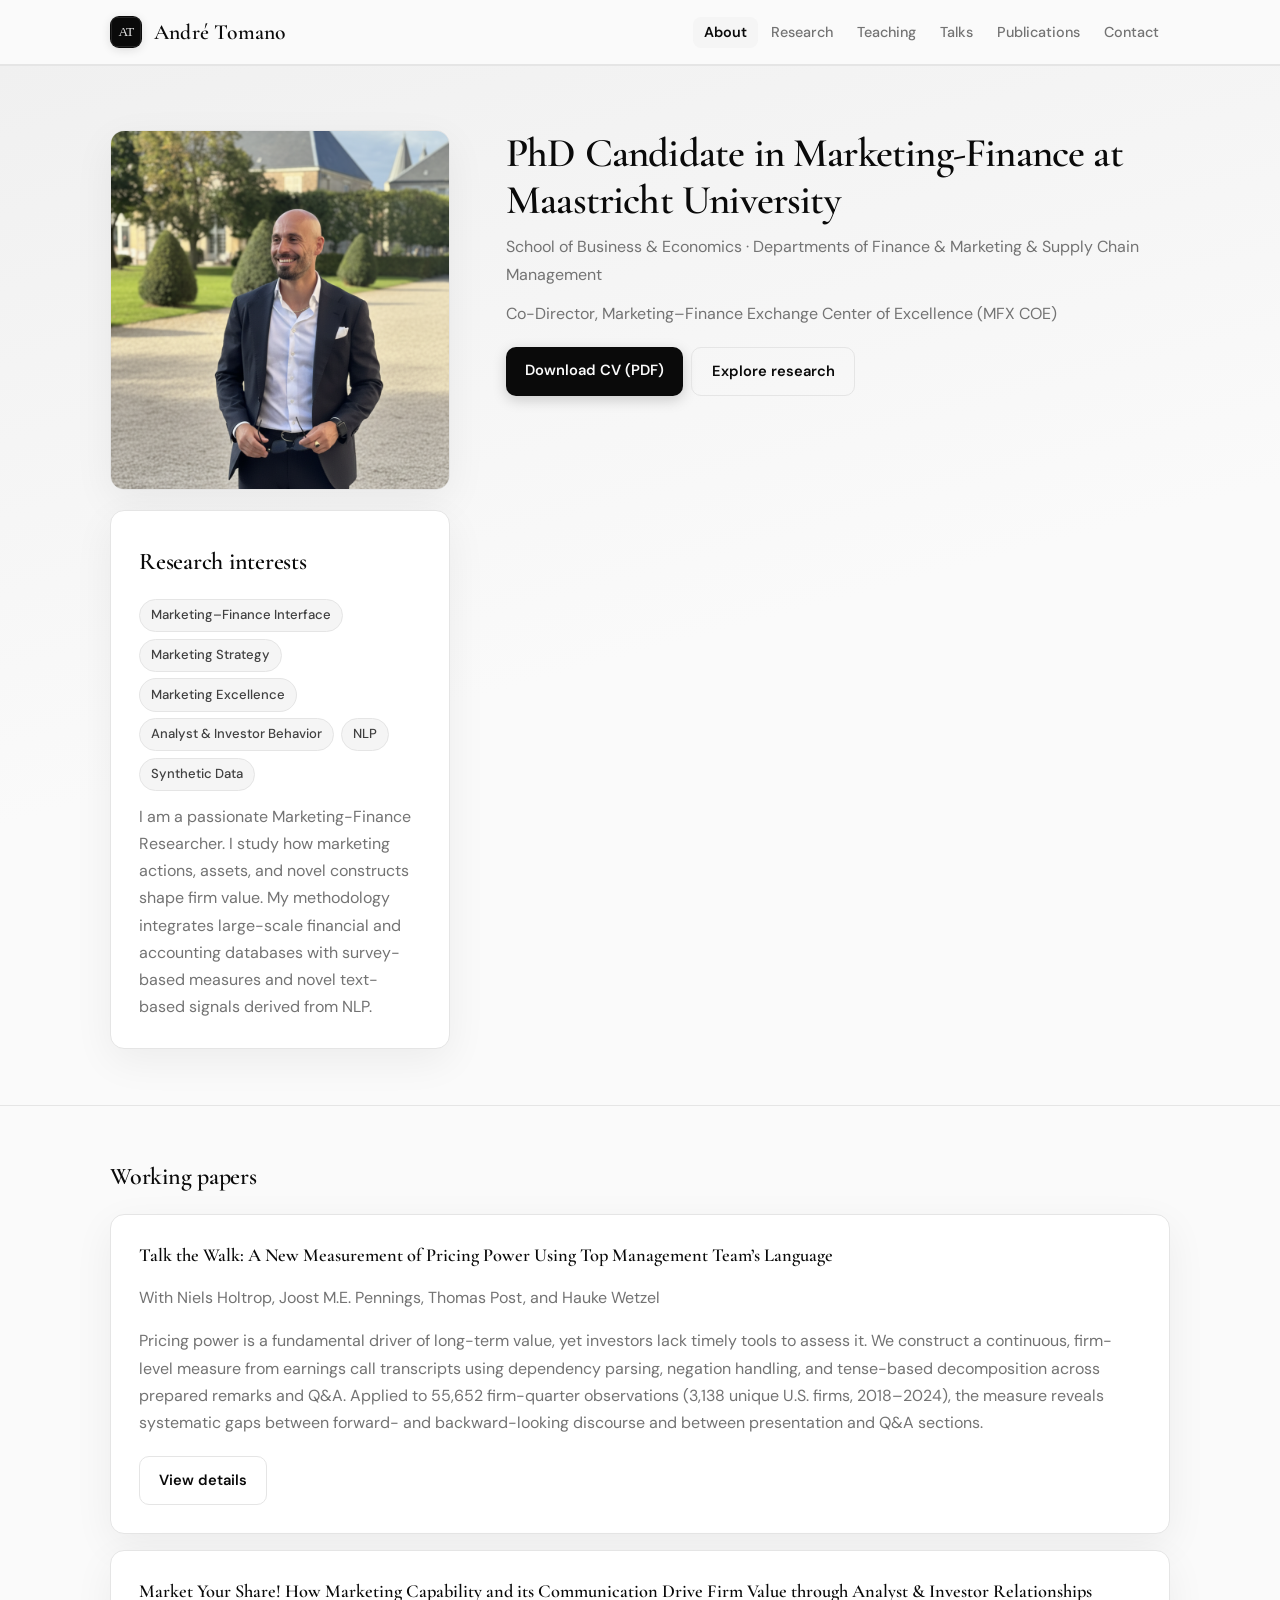
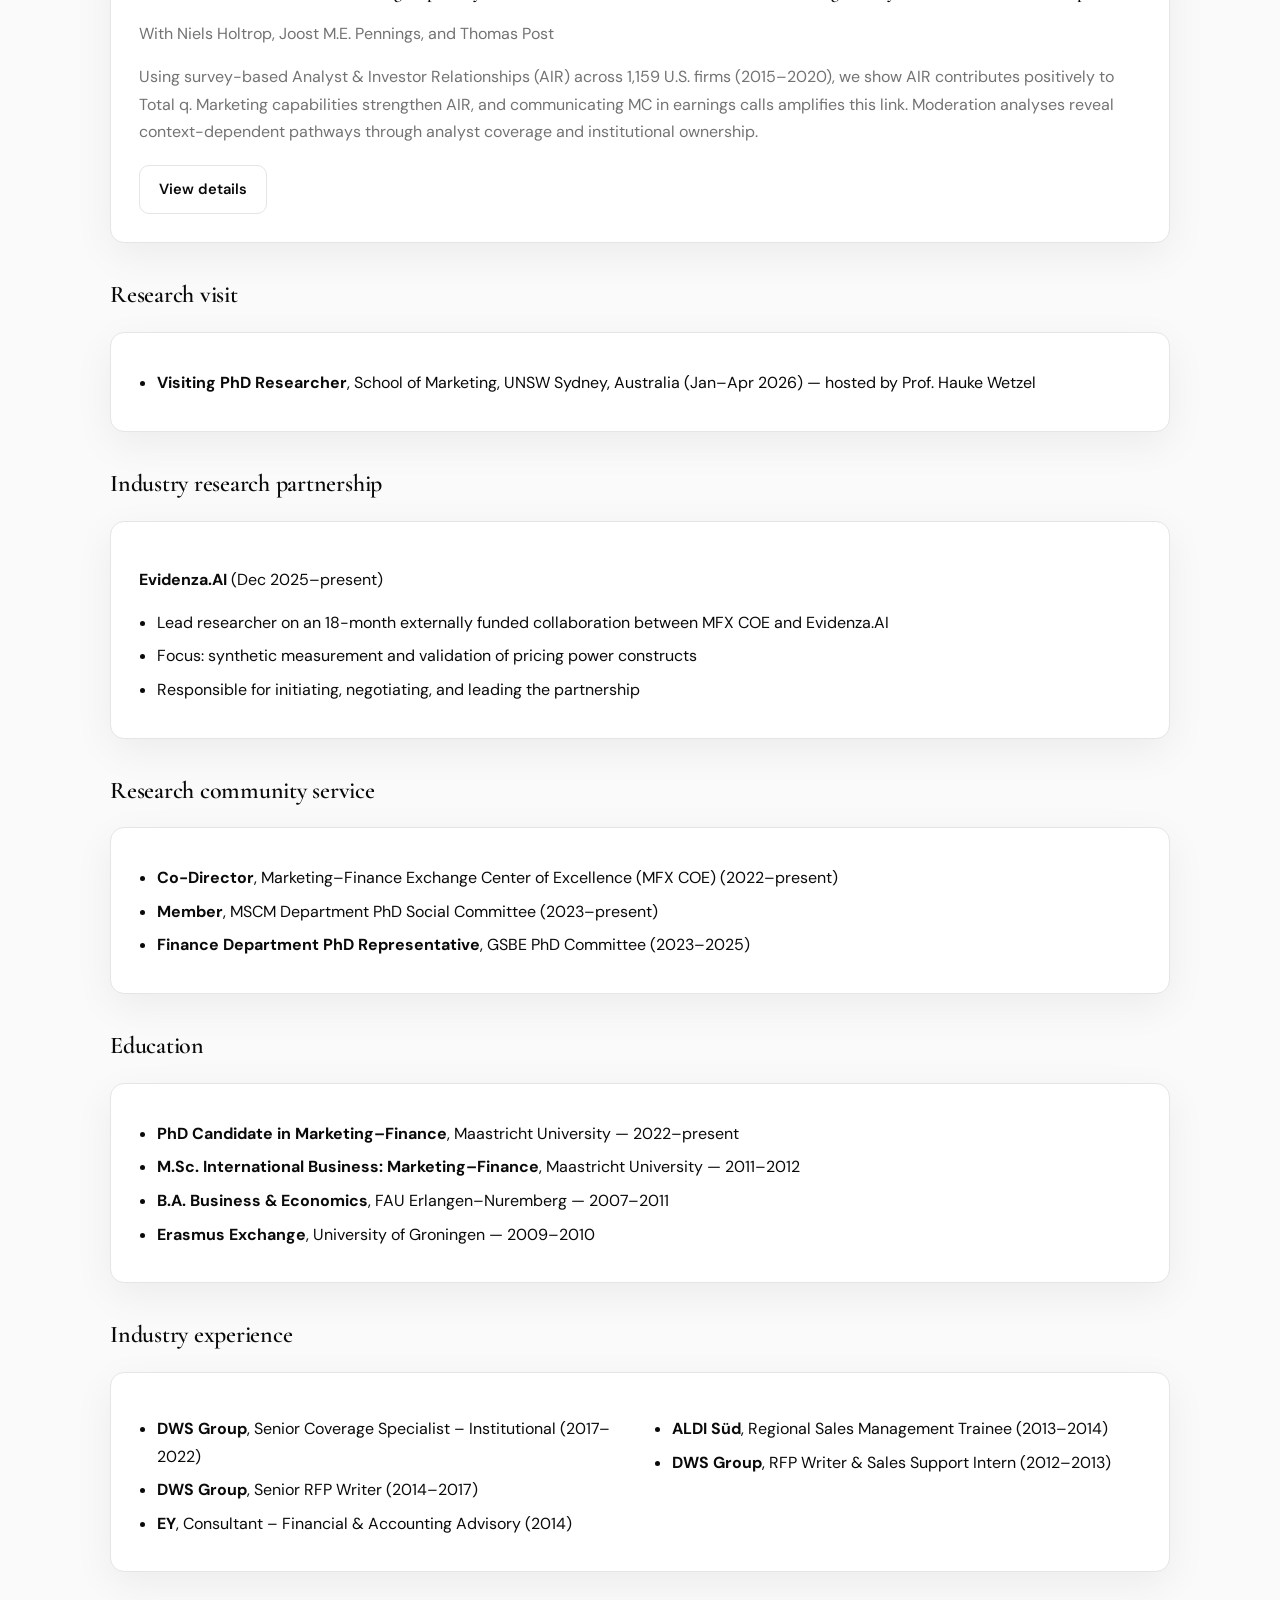
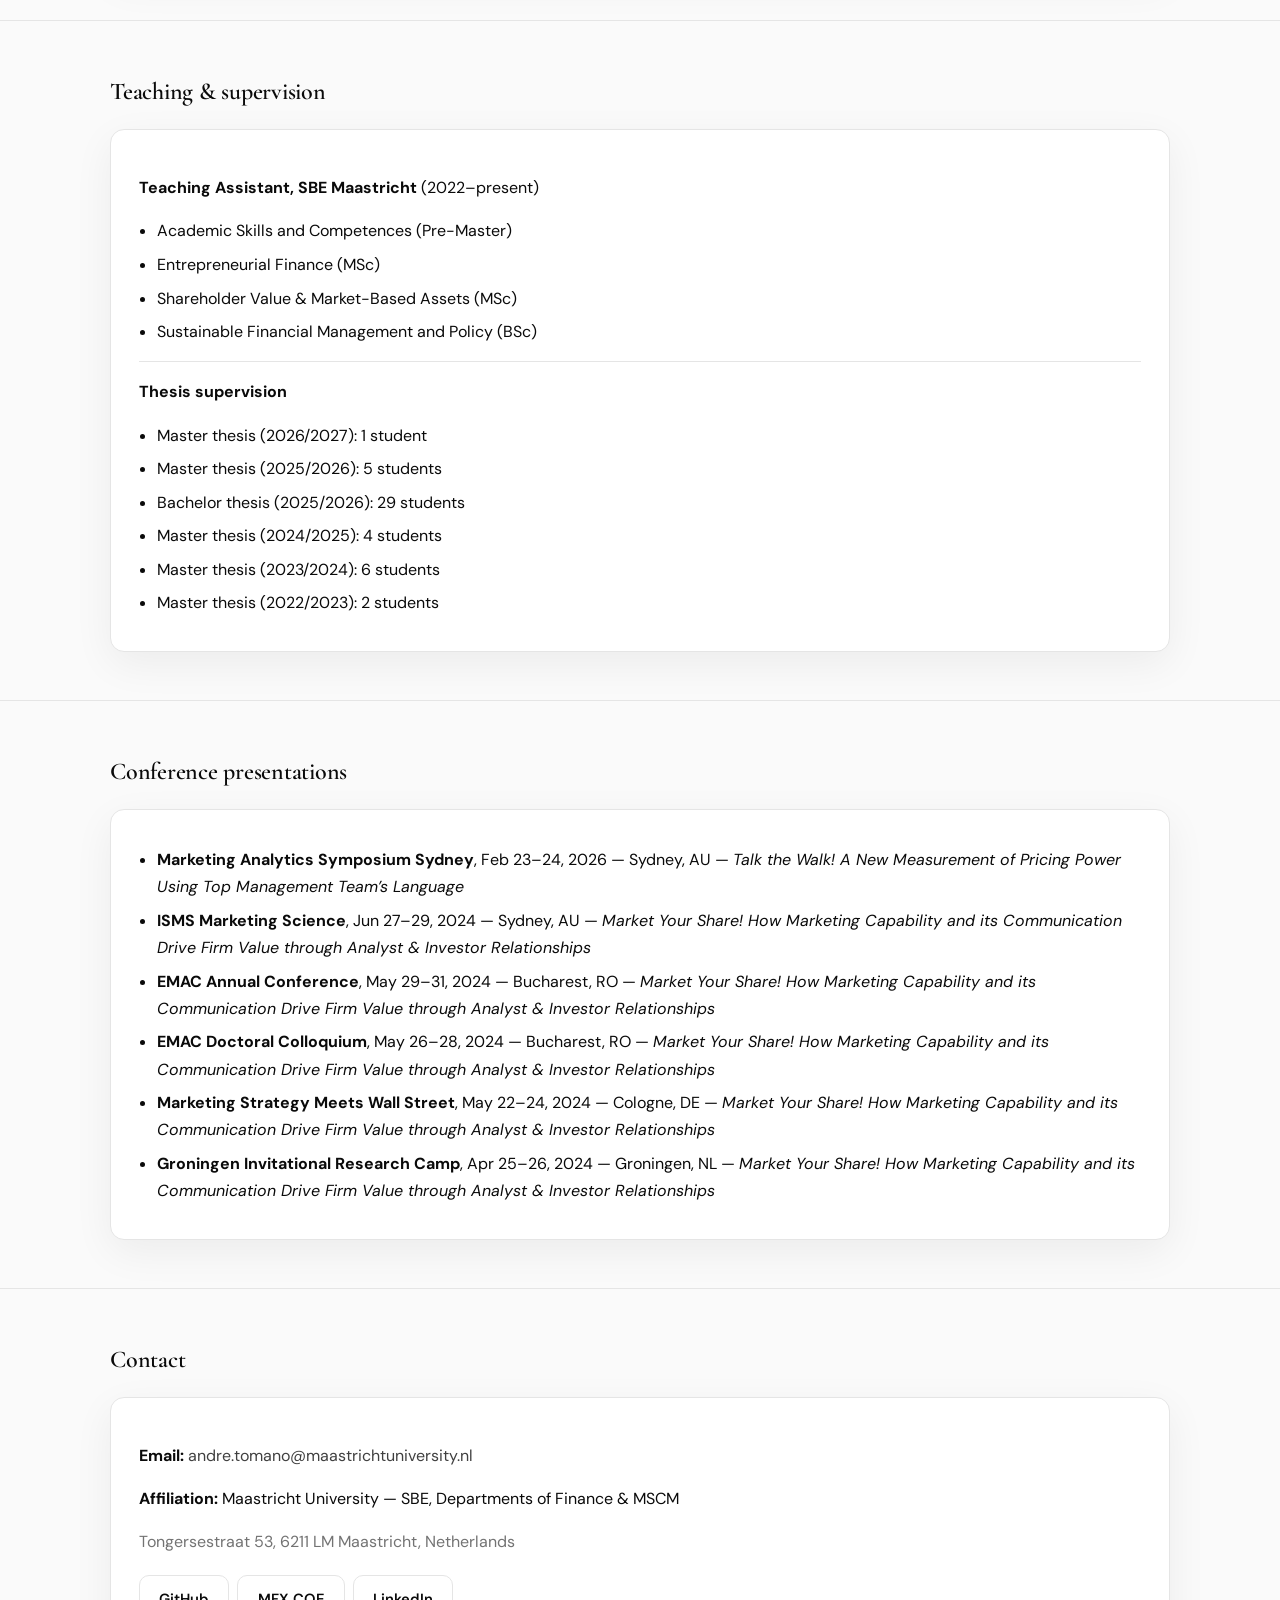
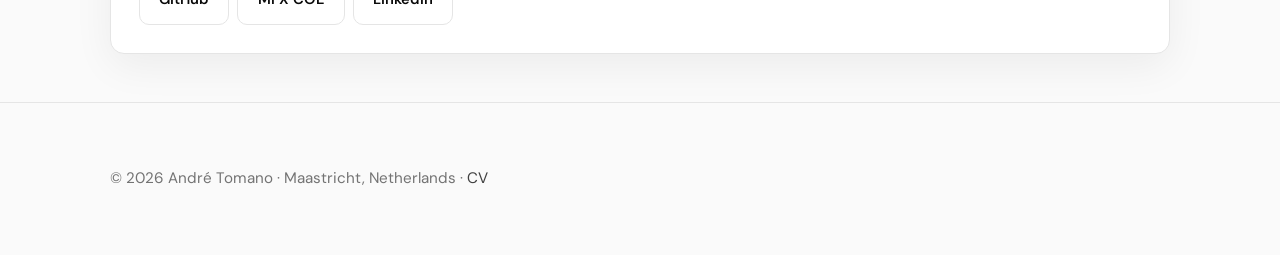
==== index.html @ 30ad80d6 "Reposition hero: photo aligns top, interests below image. Move research interests card under portrai" ====
<!doctype html>
<html lang="en">
<head>
  <meta charset="utf-8">
  <meta name="viewport" content="width=device-width, initial-scale=1">
  <title>André Tomano — Marketing–Finance</title>
  <meta name="description" content="André Tomano — PhD Candidate in Marketing–Finance at Maastricht University. Research on pricing power, marketing capabilities, analyst & investor relationships, and firm value.">
  <link rel="canonical" href="https://atomano.com/">
  <link rel="preconnect" href="https://fonts.googleapis.com">
  <link rel="preconnect" href="https://fonts.gstatic.com" crossorigin>
  <link href="https://fonts.googleapis.com/css2?family=Cormorant+Garamond:ital,wght@0,500;0,600;1,500&family=DM+Sans:wght@400;500;600;700&display=swap" rel="stylesheet">
  <link rel="stylesheet" href="/styles.css">
  <link rel="icon" href="/favicon.svg" type="image/svg+xml">
  <link rel="icon" href="/favicon.png" type="image/png" sizes="32x32">
  <link rel="preload" href="/assets/photo-andre-tomano-2.png" as="image">
  <meta property="og:title" content="André Tomano — Marketing–Finance">
  <meta property="og:description" content="PhD Candidate in Marketing–Finance at Maastricht University">
  <meta property="og:url" content="https://atomano.com/">
  <meta property="og:type" content="website">
  <meta property="og:image" content="https://atomano.com/og.png">
  <meta name="twitter:card" content="summary_large_image">
  <meta name="twitter:title" content="André Tomano — Marketing–Finance">
  <meta name="twitter:description" content="PhD Candidate in Marketing–Finance at Maastricht University">
  <meta name="twitter:image" content="https://atomano.com/og.png">
  <script type="application/ld+json">
  {
    "@context": "https://schema.org",
    "@type": "Person",
    "name": "André Tomano",
    "url": "https://atomano.com",
    "image": "https://atomano.com/assets/photo-andre-tomano-2.png",
    "jobTitle": "PhD Candidate in Marketing–Finance",
    "affiliation": {
      "@type": "CollegeOrUniversity",
      "name": "Maastricht University — School of Business and Economics"
    },
    "email": "andre.tomano@maastrichtuniversity.nl",
    "sameAs": [
      "https://github.com/atomanic",
      "https://mfx-um.com/people/andr%C3%A9-tomano",
      "https://www.linkedin.com/in/andre-tomano"
    ]
  }
  </script>
</head>
<body>
  <a class="skip-link" href="#main">Skip to content</a>
  <header class="nav">
    <div class="container nav-inner">
      <a class="brand" href="/">
        <img src="/favicon.svg" class="logo" alt="" width="32" height="32">
        <span class="site-title">André Tomano</span>
      </a>
      <nav aria-label="Primary">
        <ul id="nav-list">
          <li><a href="#about">About</a></li>
          <li><a href="#research">Research</a></li>
          <li><a href="#teaching">Teaching</a></li>
          <li><a href="#talks">Talks</a></li>
          <li><a href="/publications.html">Publications</a></li>
          <li><a href="#contact">Contact</a></li>
        </ul>
      </nav>
      <button class="nav-toggle" aria-label="Toggle navigation" aria-expanded="false" type="button">
        <span></span><span></span><span></span>
      </button>
    </div>
  </header>

  <main id="main">
    <section id="about" class="hero">
      <div class="container hero-grid">
        <div class="hero-left">
          <img src="/assets/photo-andre-tomano-2.png"
               alt="Portrait of André Tomano"
               class="hero-photo"
               width="360" height="360"
               fetchpriority="high">
          <div class="card hero-interests">
            <h3>Research interests</h3>
            <div class="chip-wrap">
              <span class="tag">Marketing–Finance Interface</span>
              <span class="tag">Marketing Strategy</span>
              <span class="tag">Marketing Excellence</span>
              <span class="tag">Analyst &amp; Investor Behavior</span>
              <span class="tag">NLP</span>
              <span class="tag">Synthetic Data</span>
            </div>
            <p class="muted" style="margin-top:.75rem">
              I am a passionate Marketing-Finance Researcher. I study how marketing actions, assets, and novel constructs shape firm value. My methodology integrates large-scale financial and accounting databases with survey-based measures and novel text-based signals derived from NLP.
            </p>
          </div>
        </div>
        <div class="hero-right">
          <h2>PhD Candidate in Marketing-Finance at Maastricht University</h2>
          <p>School of Business &amp; Economics · Departments of Finance &amp; Marketing &amp; Supply Chain Management</p>
          <p class="muted" style="margin-top:.75rem">Co-Director, Marketing–Finance Exchange Center of Excellence (MFX COE)</p>
          <div class="btn-row">
            <a class="btn" href="/assets/Andre-Tomano-CV-2026-05.pdf" target="_blank" rel="noopener">Download CV (PDF)</a>
            <a class="btn secondary" href="#research">Explore research</a>
          </div>
        </div>
      </div>
    </section>

    <section id="research">
      <div class="container">
        <h3>Working papers</h3>

        <article class="card">
          <h4>Talk the Walk: A New Measurement of Pricing Power Using Top Management Team’s Language</h4>
          <p class="muted">With Niels Holtrop, Joost M.E. Pennings, Thomas Post, and Hauke Wetzel</p>
          <p class="muted">
            Pricing power is a fundamental driver of long-term value, yet investors lack timely tools to assess it. We construct a continuous, firm-level measure from earnings call transcripts using dependency parsing, negation handling, and tense-based decomposition across prepared remarks and Q&amp;A. Applied to 55,652 firm-quarter observations (3,138 unique U.S. firms, 2018–2024), the measure reveals systematic gaps between forward- and backward-looking discourse and between presentation and Q&amp;A sections.
          </p>
          <div class="btn-row">
            <a class="btn secondary" href="/publications.html#talk-the-walk">View details</a>
          </div>
        </article>

        <article class="card">
          <h4>Market Your Share! How Marketing Capability and its Communication Drive Firm Value through Analyst &amp; Investor Relationships</h4>
          <p class="muted">With Niels Holtrop, Joost M.E. Pennings, and Thomas Post</p>
          <p class="muted">
            Using survey-based Analyst &amp; Investor Relationships (AIR) across 1,159 U.S. firms (2015–2020), we show AIR contributes positively to Total q. Marketing capabilities strengthen AIR, and communicating MC in earnings calls amplifies this link. Moderation analyses reveal context-dependent pathways through analyst coverage and institutional ownership.
          </p>
          <div class="btn-row">
            <a class="btn secondary" href="/publications.html#market-your-share">View details</a>
          </div>
        </article>

        <div class="section-sub">
          <h3>Research visit</h3>
          <div class="card">
            <ul class="list">
              <li><strong>Visiting PhD Researcher</strong>, School of Marketing, UNSW Sydney, Australia (Jan–Apr 2026) — hosted by Prof. Hauke Wetzel</li>
            </ul>
          </div>
        </div>

        <div class="section-sub">
          <h3>Industry research partnership</h3>
          <div class="card">
            <p><strong>Evidenza.AI</strong> (Dec 2025–present)</p>
            <ul class="list">
              <li>Lead researcher on an 18-month externally funded collaboration between MFX COE and Evidenza.AI</li>
              <li>Focus: synthetic measurement and validation of pricing power constructs</li>
              <li>Responsible for initiating, negotiating, and leading the partnership</li>
            </ul>
          </div>
        </div>

        <div class="section-sub">
          <h3>Research community service</h3>
          <div class="card">
            <ul class="list">
              <li><strong>Co-Director</strong>, Marketing–Finance Exchange Center of Excellence (MFX COE) (2022–present)</li>
              <li><strong>Member</strong>, MSCM Department PhD Social Committee (2023–present)</li>
              <li><strong>Finance Department PhD Representative</strong>, GSBE PhD Committee (2023–2025)</li>
            </ul>
          </div>
        </div>

        <div class="section-sub">
          <h3>Education</h3>
          <div class="card">
            <ul class="list">
              <li><strong>PhD Candidate in Marketing–Finance</strong>, Maastricht University — 2022–present</li>
              <li><strong>M.Sc. International Business: Marketing–Finance</strong>, Maastricht University — 2011–2012</li>
              <li><strong>B.A. Business &amp; Economics</strong>, FAU Erlangen–Nuremberg — 2007–2011</li>
              <li><strong>Erasmus Exchange</strong>, University of Groningen — 2009–2010</li>
            </ul>
          </div>
        </div>

        <div class="section-sub">
          <h3>Industry experience</h3>
          <div class="card two-col">
            <ul class="list">
              <li><strong>DWS Group</strong>, Senior Coverage Specialist – Institutional (2017–2022)</li>
              <li><strong>DWS Group</strong>, Senior RFP Writer (2014–2017)</li>
              <li><strong>EY</strong>, Consultant – Financial &amp; Accounting Advisory (2014)</li>
            </ul>
            <ul class="list">
              <li><strong>ALDI Süd</strong>, Regional Sales Management Trainee (2013–2014)</li>
              <li><strong>DWS Group</strong>, RFP Writer &amp; Sales Support Intern (2012–2013)</li>
            </ul>
          </div>
        </div>
      </div>
    </section>

    <section id="teaching">
      <div class="container">
        <h3>Teaching &amp; supervision</h3>
        <div class="card">
          <p><strong>Teaching Assistant, SBE Maastricht</strong> (2022–present)</p>
          <ul class="list">
            <li>Academic Skills and Competences (Pre-Master)</li>
            <li>Entrepreneurial Finance (MSc)</li>
            <li>Shareholder Value &amp; Market-Based Assets (MSc)</li>
            <li>Sustainable Financial Management and Policy (BSc)</li>
          </ul>
          <hr style="border:none;border-top:1px solid var(--border);margin:1rem 0">
          <p><strong>Thesis supervision</strong></p>
          <ul class="list">
            <li>Master thesis (2026/2027): 1 student</li>
            <li>Master thesis (2025/2026): 5 students</li>
            <li>Bachelor thesis (2025/2026): 29 students</li>
            <li>Master thesis (2024/2025): 4 students</li>
            <li>Master thesis (2023/2024): 6 students</li>
            <li>Master thesis (2022/2023): 2 students</li>
          </ul>
        </div>
      </div>
    </section>

    <section id="talks">
      <div class="container">
        <h3>Conference presentations</h3>
        <div class="card">
          <ul class="list">
            <li><strong>Marketing Analytics Symposium Sydney</strong>, Feb 23–24, 2026 — Sydney, AU — <em>Talk the Walk! A New Measurement of Pricing Power Using Top Management Team’s Language</em></li>
            <li><strong>ISMS Marketing Science</strong>, Jun 27–29, 2024 — Sydney, AU — <em>Market Your Share! How Marketing Capability and its Communication Drive Firm Value through Analyst &amp; Investor Relationships</em></li>
            <li><strong>EMAC Annual Conference</strong>, May 29–31, 2024 — Bucharest, RO — <em>Market Your Share! How Marketing Capability and its Communication Drive Firm Value through Analyst &amp; Investor Relationships</em></li>
            <li><strong>EMAC Doctoral Colloquium</strong>, May 26–28, 2024 — Bucharest, RO — <em>Market Your Share! How Marketing Capability and its Communication Drive Firm Value through Analyst &amp; Investor Relationships</em></li>
            <li><strong>Marketing Strategy Meets Wall Street</strong>, May 22–24, 2024 — Cologne, DE — <em>Market Your Share! How Marketing Capability and its Communication Drive Firm Value through Analyst &amp; Investor Relationships</em></li>
            <li><strong>Groningen Invitational Research Camp</strong>, Apr 25–26, 2024 — Groningen, NL — <em>Market Your Share! How Marketing Capability and its Communication Drive Firm Value through Analyst &amp; Investor Relationships</em></li>
          </ul>
        </div>
      </div>
    </section>

    <section id="contact">
      <div class="container">
        <h3>Contact</h3>
        <div class="card">
          <p><strong>Email:</strong> <a href="mailto:andre.tomano@maastrichtuniversity.nl">andre.tomano@maastrichtuniversity.nl</a></p>
          <p><strong>Affiliation:</strong> Maastricht University — SBE, Departments of Finance &amp; MSCM</p>
          <p class="muted">Tongersestraat 53, 6211 LM Maastricht, Netherlands</p>
          <div class="contact-links">
            <a class="btn secondary" href="https://github.com/atomanic" target="_blank" rel="noopener">GitHub</a>
            <a class="btn secondary" href="https://mfx-um.com/people/andr%C3%A9-tomano" target="_blank" rel="noopener">MFX COE</a>
            <a class="btn secondary" href="https://www.linkedin.com/in/andre-tomano" target="_blank" rel="noopener">LinkedIn</a>
          </div>
        </div>
      </div>
    </section>
  </main>

  <footer>
    <div class="container">
      <p>© 2026 André Tomano · Maastricht, Netherlands · <a href="/assets/Andre-Tomano-CV-2026-05.pdf" target="_blank" rel="noopener">CV</a></p>
    </div>
  </footer>

  <script>
    const toggle = document.querySelector('.nav-toggle');
    const navList = document.getElementById('nav-list');
    toggle.addEventListener('click', () => {
      const expanded = toggle.getAttribute('aria-expanded') === 'true';
      toggle.setAttribute('aria-expanded', String(!expanded));
      navList.classList.toggle('open');
    });
    navList.querySelectorAll('a').forEach(a => {
      a.addEventListener('click', () => {
        navList.classList.remove('open');
        toggle.setAttribute('aria-expanded', 'false');
      });
    });

    const sections = document.querySelectorAll('section[id]');
    const navLinks = document.querySelectorAll('nav a[href^="#"]');
    const observer = new IntersectionObserver(entries => {
      entries.forEach(entry => {
        if (entry.isIntersecting) {
          navLinks.forEach(a => a.classList.remove('active'));
          const active = document.querySelector(`nav a[href="#${entry.target.id}"]`);
          if (active) active.classList.add('active');
        }
      });
    }, { rootMargin: '-20% 0px -70% 0px' });
    sections.forEach(s => observer.observe(s));
  </script>
</body>
</html>
---- styles.css ----
:root{
  --bg:#fafafa;
  --fg:#0a0a0a;
  --muted:#737373;
  --accent:#0a0a0a;
  --accent-soft:#404040;
  --silver:#a3a3a3;
  --silver-light:#e5e5e5;
  --silver-bg:#f5f5f5;
  --card:#ffffff;
  --border:#e5e5e5;
  --shadow:0 12px 40px rgba(0,0,0,.06);
  --radius:14px;
  --max:1100px;
  --font-serif:"Cormorant Garamond", Georgia, "Times New Roman", serif;
  --font-sans:"DM Sans", system-ui, -apple-system, "Segoe UI", Roboto, sans-serif;
}
*{box-sizing:border-box}
html{scroll-behavior:smooth}
body{
  margin:0;
  font:16px/1.7 var(--font-sans);
  background:var(--bg);
  color:var(--fg);
  -webkit-font-smoothing:antialiased;
}
a{color:var(--accent-soft);text-decoration:none}
a:hover{color:var(--accent);text-decoration:underline}
.container{max-width:var(--max);margin:0 auto;padding:0 20px}
.muted{color:var(--muted)}
:focus-visible{outline:2px solid var(--silver);outline-offset:3px}
@media (prefers-reduced-motion: reduce){html{scroll-behavior:auto}}

.skip-link{position:absolute;left:-9999px;top:auto;width:1px;height:1px;overflow:hidden}
.skip-link:focus{left:16px;top:16px;width:auto;height:auto;padding:.5rem 1rem;background:#fff;color:#000;z-index:1000;border-radius:8px;box-shadow:var(--shadow)}

header.nav{
  position:sticky;top:0;z-index:50;
  background:rgba(250,250,250,.92);
  backdrop-filter:saturate(180%) blur(14px);
  border-bottom:1px solid var(--border)
}
.nav-inner{
  display:flex;align-items:center;justify-content:space-between;
  height:64px;position:relative
}
.brand{display:flex;gap:.75rem;align-items:center;text-decoration:none}
.brand:hover{text-decoration:none}
.brand:hover .site-title{color:var(--muted)}
.brand .logo{
  inline-size:32px;block-size:32px;
  border-radius:9px;
  box-shadow:0 2px 10px rgba(0,0,0,.12);
}
.site-title{
  font-family:var(--font-serif);
  font-size:1.35rem;
  font-weight:600;
  margin:0;
  color:var(--fg);
  letter-spacing:.01em;
}

nav ul{display:flex;gap:.1rem;list-style:none;margin:0;padding:0}
nav a{
  padding:.4rem .7rem;border-radius:8px;font-size:.9rem;font-weight:500;
  color:var(--muted);transition:background .15s,color .15s
}
nav a:hover{background:rgba(0,0,0,.04);color:var(--fg);text-decoration:none}
nav a.active{background:var(--silver-bg);color:var(--fg);font-weight:600;text-decoration:none}

.nav-toggle{
  display:none;flex-direction:column;justify-content:center;gap:5px;
  background:none;border:none;cursor:pointer;padding:.45rem;border-radius:8px;
  width:36px;height:36px
}
.nav-toggle span{
  display:block;width:22px;height:2px;
  background:var(--fg);border-radius:2px;
  transition:transform .22s ease,opacity .22s ease
}
.nav-toggle[aria-expanded="true"] span:nth-child(1){transform:translateY(7px) rotate(45deg)}
.nav-toggle[aria-expanded="true"] span:nth-child(2){opacity:0}
.nav-toggle[aria-expanded="true"] span:nth-child(3){transform:translateY(-7px) rotate(-45deg)}

.hero{
  padding:64px 0 56px;
  background:linear-gradient(165deg, #f0f0f0 0%, transparent 55%);
}
.hero h2{
  font-family:var(--font-serif);
  font-size:2.55rem;
  font-weight:600;
  line-height:1.15;
  margin:0 0 .6rem 0;
  letter-spacing:-.02em;
}
.hero p{color:var(--muted);margin:0}
.hero-grid{
  display:grid;
  grid-template-columns:minmax(260px,340px) 1fr;
  gap:48px 56px;
  align-items:start
}
.hero-left{
  display:flex;
  flex-direction:column;
  gap:1.25rem;
  max-width:340px
}
.hero-photo{
  display:block;width:100%;aspect-ratio:1/1;
  object-fit:cover;object-position:50% 28%;
  border-radius:var(--radius);
  box-shadow:var(--shadow);
  border:1px solid var(--border);
}
.hero-right{max-width:720px}
.btn-row,.hero-actions,.contact-links{display:flex;gap:.5rem;flex-wrap:wrap;margin-top:1.25rem}
.hero-interests{margin-top:0}
.chip-wrap{display:flex;flex-wrap:wrap;gap:.4rem}

section{padding:48px 0;border-top:1px solid var(--border)}
.section-sub{margin-top:32px}
.card{
  background:var(--card);
  border:1px solid var(--border);
  border-radius:var(--radius);
  padding:28px;
  box-shadow:var(--shadow);
  transition:box-shadow .2s,border-color .2s
}
.card:hover{box-shadow:0 20px 48px rgba(0,0,0,.08);border-color:#d4d4d4}
.card + .card{margin-top:1rem}
h3{
  font-family:var(--font-serif);
  margin:.2rem 0 1rem 0;
  font-size:1.5rem;
  font-weight:600;
  letter-spacing:-.01em;
}
h4{
  font-family:var(--font-serif);
  margin:0 0 .5rem 0;
  font-size:1.15rem;
  font-weight:600;
  line-height:1.35;
}

.tag{
  display:inline-block;padding:.28rem .7rem;
  border-radius:999px;
  background:var(--silver-bg);
  color:var(--accent-soft);
  border:1px solid var(--silver-light);
  font-weight:500;font-size:.82rem;
}
.kicker{
  font-weight:600;color:var(--silver);
  text-transform:uppercase;letter-spacing:.12em;
  font-size:.72rem;margin-bottom:.6rem
}

.btn{
  display:inline-block;padding:.7rem 1.2rem;border-radius:10px;
  background:var(--accent);color:#fafafa;font-weight:600;font-size:.92rem;
  box-shadow:0 4px 14px rgba(0,0,0,.18);
  transition:background .15s,transform .1s,box-shadow .15s
}
.btn:hover{
  background:#262626;text-decoration:none;color:#fff;
  transform:translateY(-1px);
  box-shadow:0 6px 20px rgba(0,0,0,.22);
}
.btn:active{transform:translateY(0)}
.btn.secondary{
  background:transparent;color:var(--fg);
  border:1px solid var(--silver-light);box-shadow:none
}
.btn.secondary:hover{
  background:var(--silver-bg);text-decoration:none;color:var(--fg);
  border-color:#d4d4d4;
}

.list{margin:.5rem 0 0 0;padding-left:1.1rem}
.list li{margin:.4rem 0}
.two-col{display:grid;grid-template-columns:1fr 1fr;gap:0 28px}

footer{padding:48px 0;border-top:1px solid var(--border);color:var(--muted);font-size:.95rem}
code{background:rgba(0,0,0,.06);padding:.15rem .35rem;border-radius:6px}

@media(max-width:980px){
  .hero-grid{grid-template-columns:1fr;gap:28px}
  .hero-right{order:1}
  .hero-left{order:2;max-width:100%;margin:0}
  .hero-photo{max-width:280px;margin:0 auto}
  .hero h2{font-size:2rem}
  .two-col{grid-template-columns:1fr}

  .nav-toggle{display:flex}
  nav ul{
    display:none;
    position:absolute;top:64px;left:0;right:0;
    flex-direction:column;
    background:rgba(250,250,250,.98);
    backdrop-filter:blur(14px);
    border-bottom:1px solid var(--border);
    padding:.5rem .75rem .75rem;
    gap:.15rem
  }
  nav ul.open{display:flex}
  nav a{display:block;padding:.65rem .75rem}
}

@media(max-width:480px){
  .hero{padding:40px 0}
  .hero h2{font-size:1.65rem}
  .btn{width:100%;text-align:center}
  .btn-row,.hero-actions,.contact-links{flex-direction:column}
}
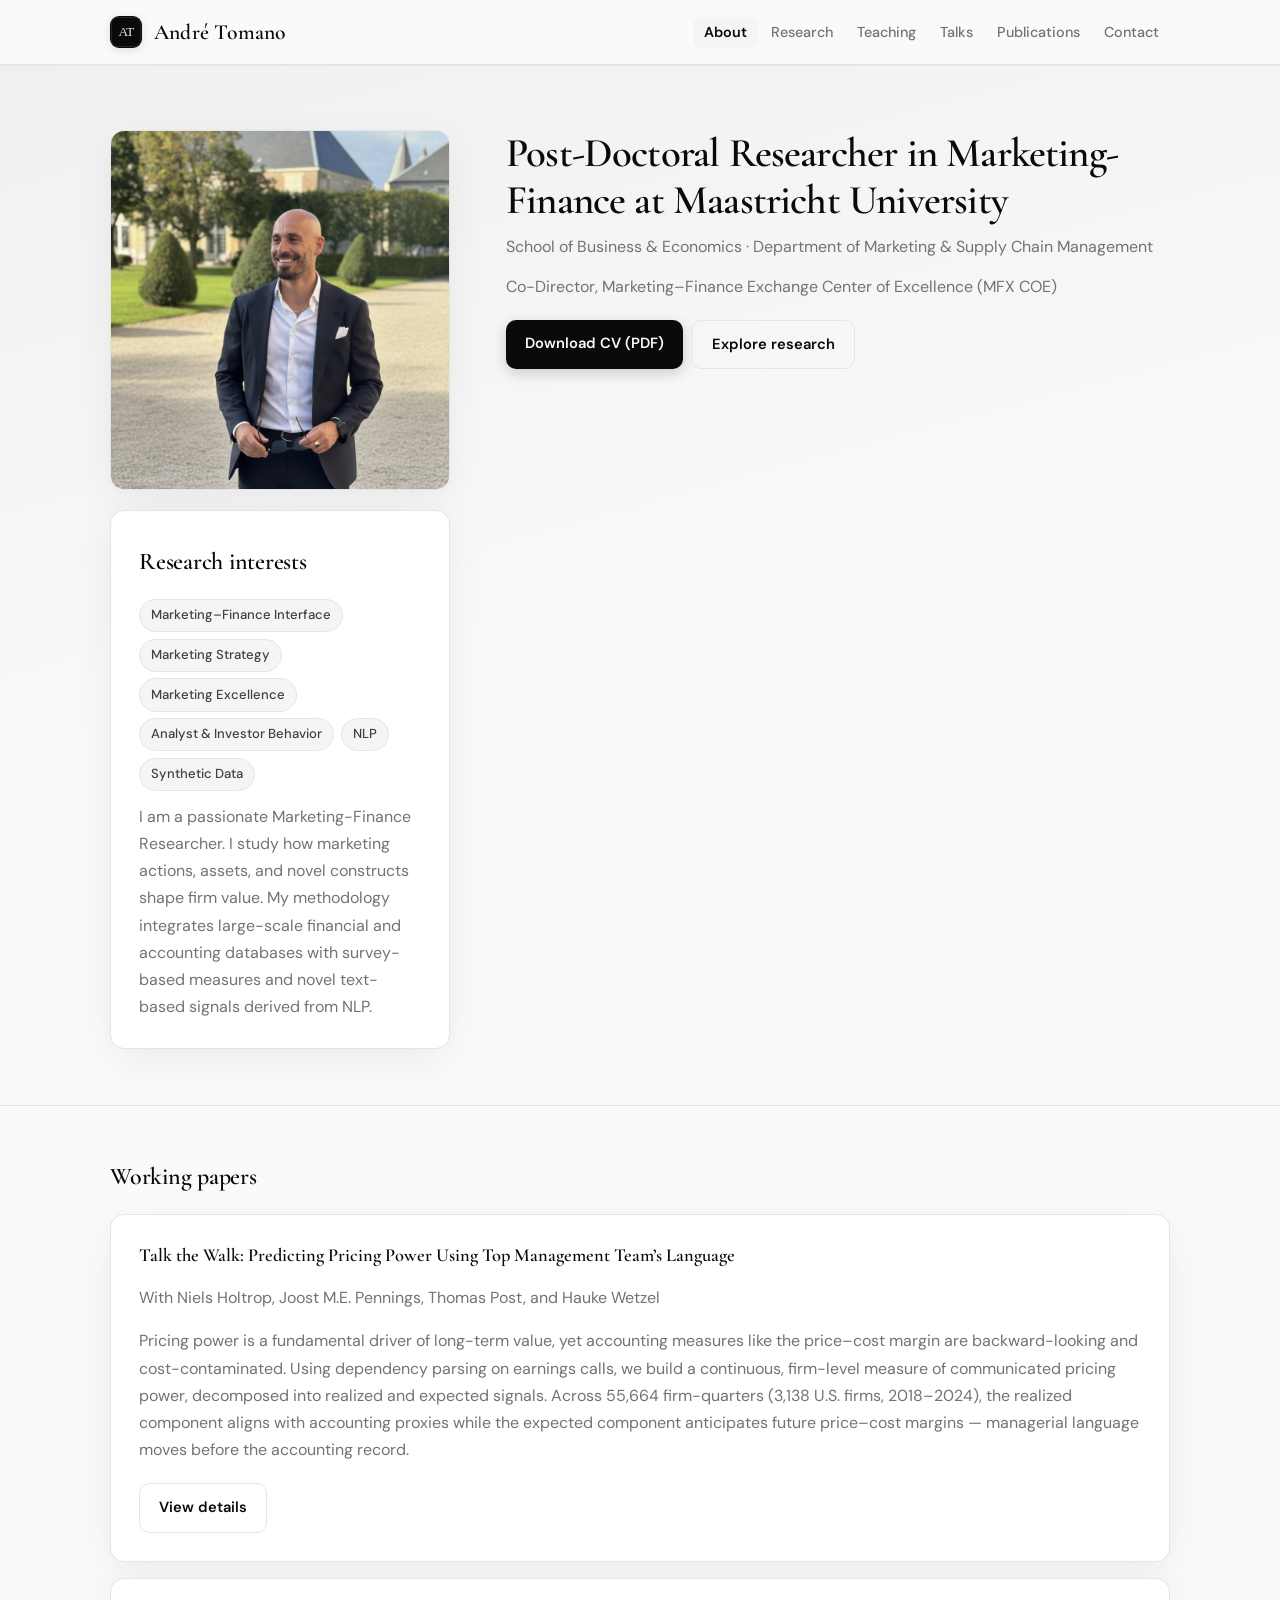
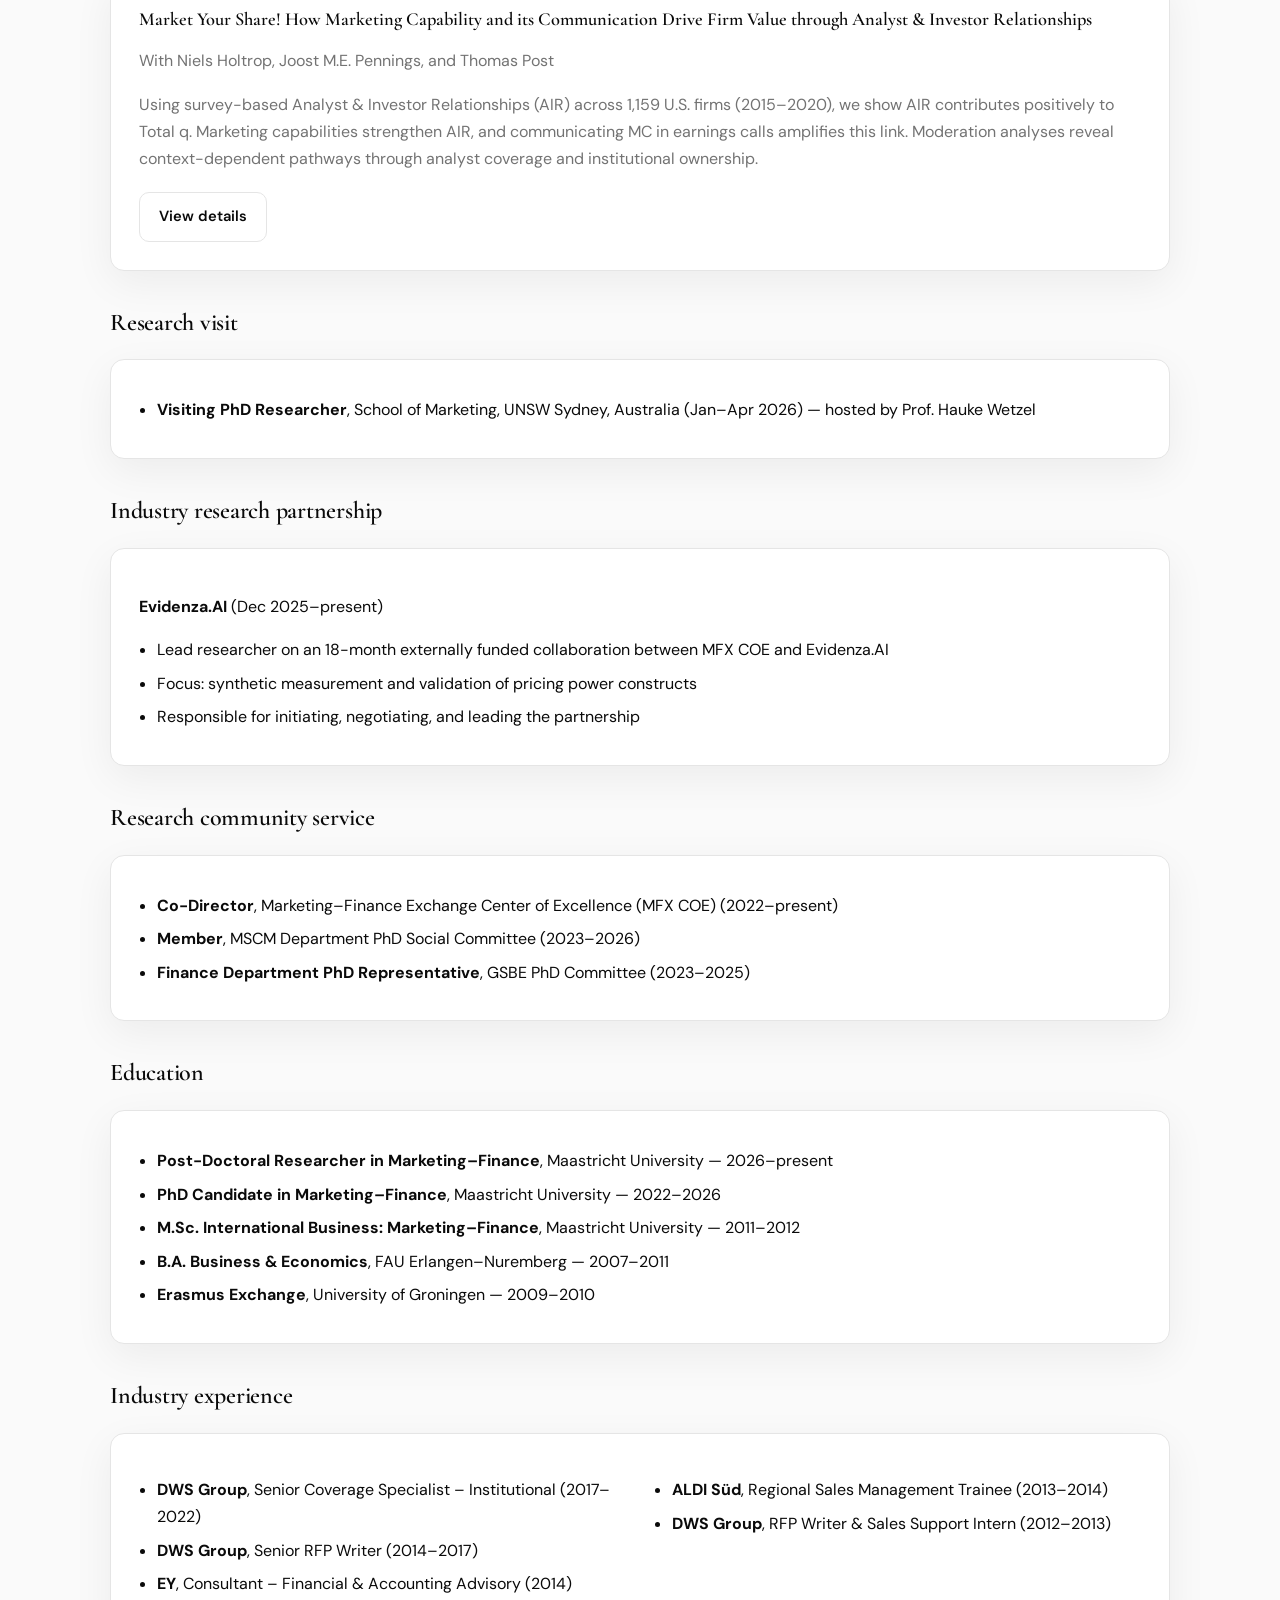
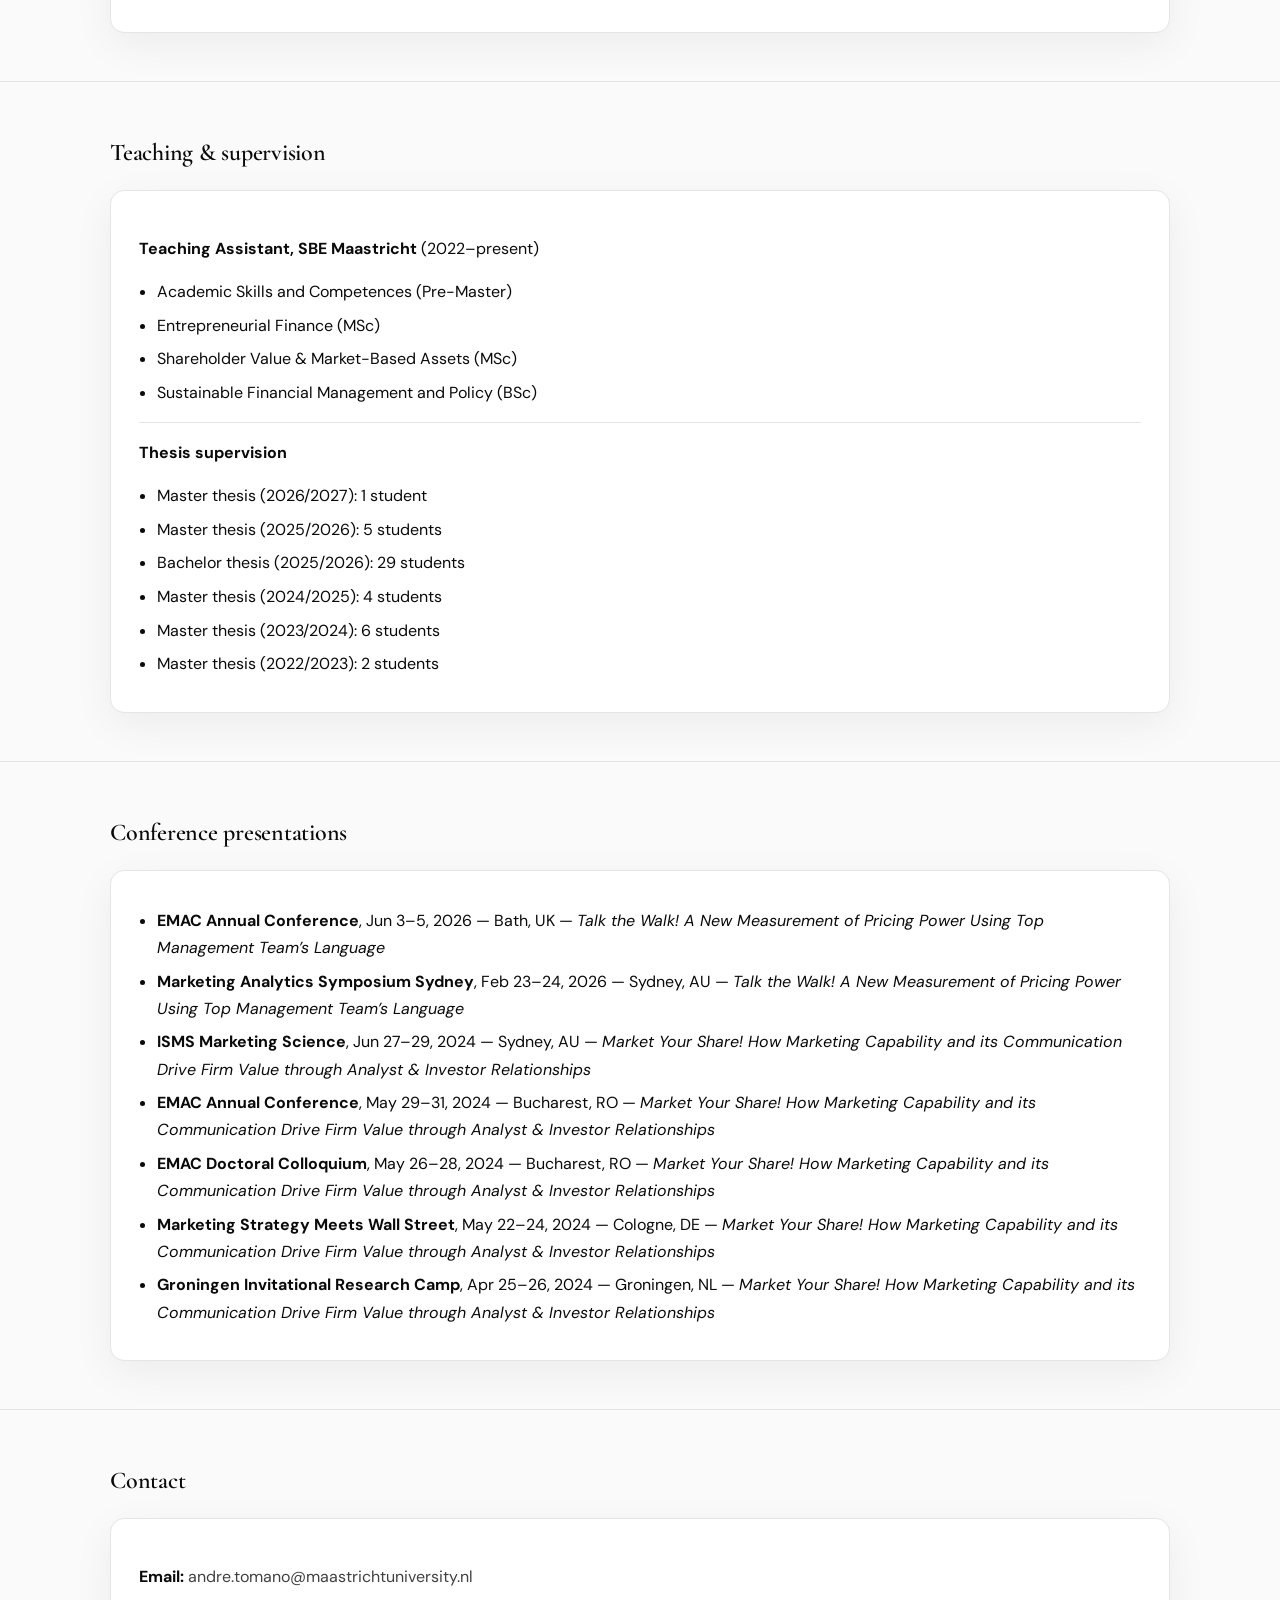
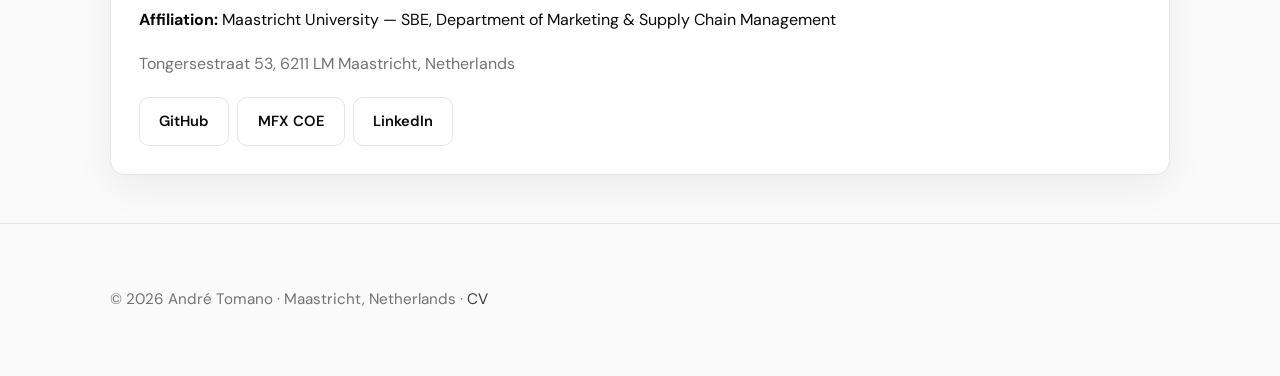
==== commit 41e24c9e: "Sync site with Sept 2026 CV: post-doc role, updated CV, revised pricing-power paper" ====
--- a/index.html
+++ b/index.html
@@ -4,7 +4,7 @@
   <meta charset="utf-8">
   <meta name="viewport" content="width=device-width, initial-scale=1">
   <title>André Tomano — Marketing–Finance</title>
-  <meta name="description" content="André Tomano — PhD Candidate in Marketing–Finance at Maastricht University. Research on pricing power, marketing capabilities, analyst & investor relationships, and firm value.">
+  <meta name="description" content="André Tomano — Post-Doctoral Researcher in Marketing–Finance at Maastricht University. Research on pricing power, marketing capabilities, analyst & investor relationships, and firm value.">
   <link rel="canonical" href="https://atomano.com/">
   <link rel="preconnect" href="https://fonts.googleapis.com">
   <link rel="preconnect" href="https://fonts.gstatic.com" crossorigin>
@@ -14,13 +14,13 @@
   <link rel="icon" href="/favicon.png" type="image/png" sizes="32x32">
   <link rel="preload" href="/assets/photo-andre-tomano-2.png" as="image">
   <meta property="og:title" content="André Tomano — Marketing–Finance">
-  <meta property="og:description" content="PhD Candidate in Marketing–Finance at Maastricht University">
+  <meta property="og:description" content="Post-Doctoral Researcher in Marketing–Finance at Maastricht University">
   <meta property="og:url" content="https://atomano.com/">
   <meta property="og:type" content="website">
   <meta property="og:image" content="https://atomano.com/og.png">
   <meta name="twitter:card" content="summary_large_image">
   <meta name="twitter:title" content="André Tomano — Marketing–Finance">
-  <meta name="twitter:description" content="PhD Candidate in Marketing–Finance at Maastricht University">
+  <meta name="twitter:description" content="Post-Doctoral Researcher in Marketing–Finance at Maastricht University">
   <meta name="twitter:image" content="https://atomano.com/og.png">
   <script type="application/ld+json">
   {
@@ -29,7 +29,7 @@
     "name": "André Tomano",
     "url": "https://atomano.com",
     "image": "https://atomano.com/assets/photo-andre-tomano-2.png",
-    "jobTitle": "PhD Candidate in Marketing–Finance",
+    "jobTitle": "Post-Doctoral Researcher in Marketing–Finance",
     "affiliation": {
       "@type": "CollegeOrUniversity",
       "name": "Maastricht University — School of Business and Economics"
@@ -92,11 +92,11 @@
           </div>
         </div>
         <div class="hero-right">
-          <h2>PhD Candidate in Marketing-Finance at Maastricht University</h2>
-          <p>School of Business &amp; Economics · Departments of Finance &amp; Marketing &amp; Supply Chain Management</p>
+          <h2>Post-Doctoral Researcher in Marketing-Finance at Maastricht University</h2>
+          <p>School of Business &amp; Economics · Department of Marketing &amp; Supply Chain Management</p>
           <p class="muted" style="margin-top:.75rem">Co-Director, Marketing–Finance Exchange Center of Excellence (MFX COE)</p>
           <div class="btn-row">
-            <a class="btn" href="/assets/Andre-Tomano-CV-2026-05.pdf" target="_blank" rel="noopener">Download CV (PDF)</a>
+            <a class="btn" href="/assets/Andre-Tomano-CV-2026-09.pdf" target="_blank" rel="noopener">Download CV (PDF)</a>
             <a class="btn secondary" href="#research">Explore research</a>
           </div>
         </div>
@@ -108,10 +108,10 @@
         <h3>Working papers</h3>
 
         <article class="card">
-          <h4>Talk the Walk: A New Measurement of Pricing Power Using Top Management Team’s Language</h4>
+          <h4>Talk the Walk: Predicting Pricing Power Using Top Management Team’s Language</h4>
           <p class="muted">With Niels Holtrop, Joost M.E. Pennings, Thomas Post, and Hauke Wetzel</p>
           <p class="muted">
-            Pricing power is a fundamental driver of long-term value, yet investors lack timely tools to assess it. We construct a continuous, firm-level measure from earnings call transcripts using dependency parsing, negation handling, and tense-based decomposition across prepared remarks and Q&amp;A. Applied to 55,652 firm-quarter observations (3,138 unique U.S. firms, 2018–2024), the measure reveals systematic gaps between forward- and backward-looking discourse and between presentation and Q&amp;A sections.
+            Pricing power is a fundamental driver of long-term value, yet accounting measures like the price–cost margin are backward-looking and cost-contaminated. Using dependency parsing on earnings calls, we build a continuous, firm-level measure of communicated pricing power, decomposed into realized and expected signals. Across 55,664 firm-quarters (3,138 U.S. firms, 2018–2024), the realized component aligns with accounting proxies while the expected component anticipates future price–cost margins — managerial language moves before the accounting record.
           </p>
           <div class="btn-row">
             <a class="btn secondary" href="/publications.html#talk-the-walk">View details</a>
@@ -155,7 +155,7 @@
           <div class="card">
             <ul class="list">
               <li><strong>Co-Director</strong>, Marketing–Finance Exchange Center of Excellence (MFX COE) (2022–present)</li>
-              <li><strong>Member</strong>, MSCM Department PhD Social Committee (2023–present)</li>
+              <li><strong>Member</strong>, MSCM Department PhD Social Committee (2023–2026)</li>
               <li><strong>Finance Department PhD Representative</strong>, GSBE PhD Committee (2023–2025)</li>
             </ul>
           </div>
@@ -165,7 +165,8 @@
           <h3>Education</h3>
           <div class="card">
             <ul class="list">
-              <li><strong>PhD Candidate in Marketing–Finance</strong>, Maastricht University — 2022–present</li>
+              <li><strong>Post-Doctoral Researcher in Marketing–Finance</strong>, Maastricht University — 2026–present</li>
+              <li><strong>PhD Candidate in Marketing–Finance</strong>, Maastricht University — 2022–2026</li>
               <li><strong>M.Sc. International Business: Marketing–Finance</strong>, Maastricht University — 2011–2012</li>
               <li><strong>B.A. Business &amp; Economics</strong>, FAU Erlangen–Nuremberg — 2007–2011</li>
               <li><strong>Erasmus Exchange</strong>, University of Groningen — 2009–2010</li>
@@ -220,6 +221,7 @@
         <h3>Conference presentations</h3>
         <div class="card">
           <ul class="list">
+            <li><strong>EMAC Annual Conference</strong>, Jun 3–5, 2026 — Bath, UK — <em>Talk the Walk! A New Measurement of Pricing Power Using Top Management Team’s Language</em></li>
             <li><strong>Marketing Analytics Symposium Sydney</strong>, Feb 23–24, 2026 — Sydney, AU — <em>Talk the Walk! A New Measurement of Pricing Power Using Top Management Team’s Language</em></li>
             <li><strong>ISMS Marketing Science</strong>, Jun 27–29, 2024 — Sydney, AU — <em>Market Your Share! How Marketing Capability and its Communication Drive Firm Value through Analyst &amp; Investor Relationships</em></li>
             <li><strong>EMAC Annual Conference</strong>, May 29–31, 2024 — Bucharest, RO — <em>Market Your Share! How Marketing Capability and its Communication Drive Firm Value through Analyst &amp; Investor Relationships</em></li>
@@ -236,7 +238,7 @@
         <h3>Contact</h3>
         <div class="card">
           <p><strong>Email:</strong> <a href="mailto:andre.tomano@maastrichtuniversity.nl">andre.tomano@maastrichtuniversity.nl</a></p>
-          <p><strong>Affiliation:</strong> Maastricht University — SBE, Departments of Finance &amp; MSCM</p>
+          <p><strong>Affiliation:</strong> Maastricht University — SBE, Department of Marketing &amp; Supply Chain Management</p>
           <p class="muted">Tongersestraat 53, 6211 LM Maastricht, Netherlands</p>
           <div class="contact-links">
             <a class="btn secondary" href="https://github.com/atomanic" target="_blank" rel="noopener">GitHub</a>
@@ -250,7 +252,7 @@
 
   <footer>
     <div class="container">
-      <p>© 2026 André Tomano · Maastricht, Netherlands · <a href="/assets/Andre-Tomano-CV-2026-05.pdf" target="_blank" rel="noopener">CV</a></p>
+      <p>© 2026 André Tomano · Maastricht, Netherlands · <a href="/assets/Andre-Tomano-CV-2026-09.pdf" target="_blank" rel="noopener">CV</a></p>
     </div>
   </footer>
 
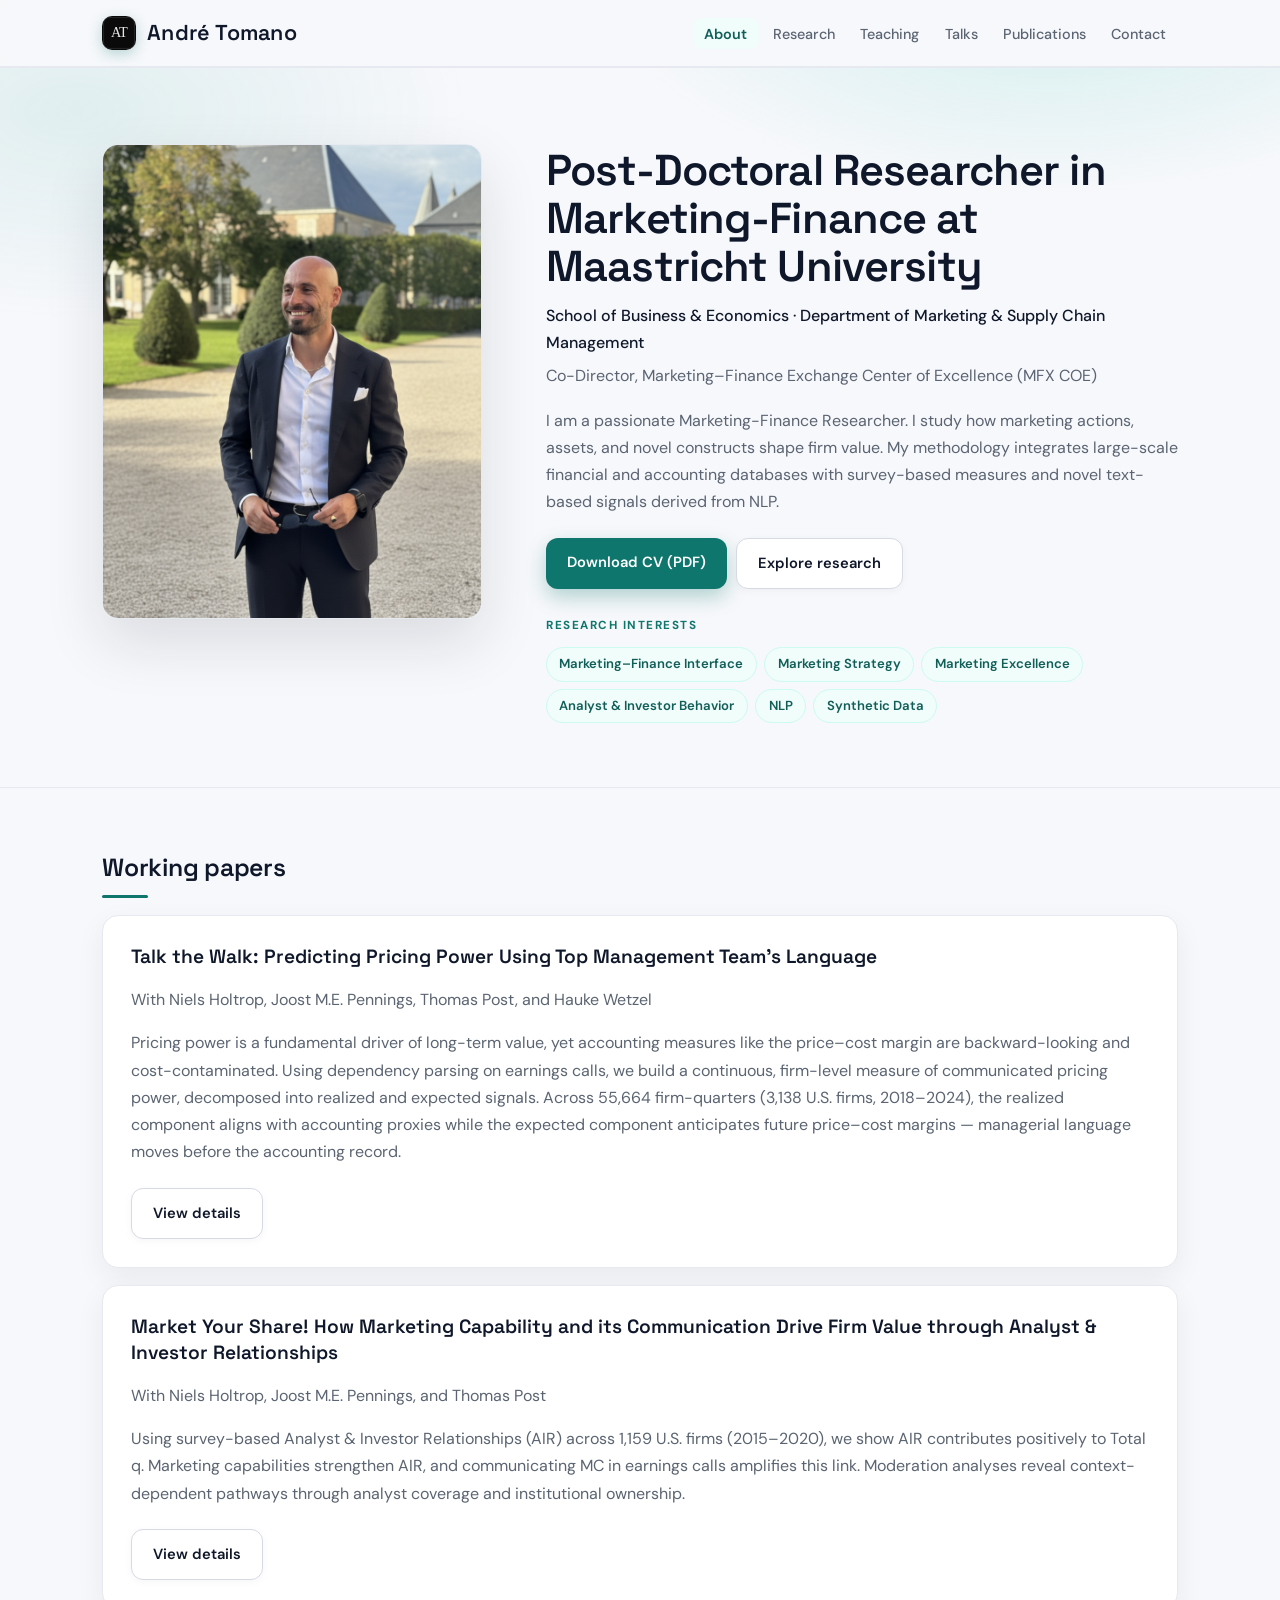
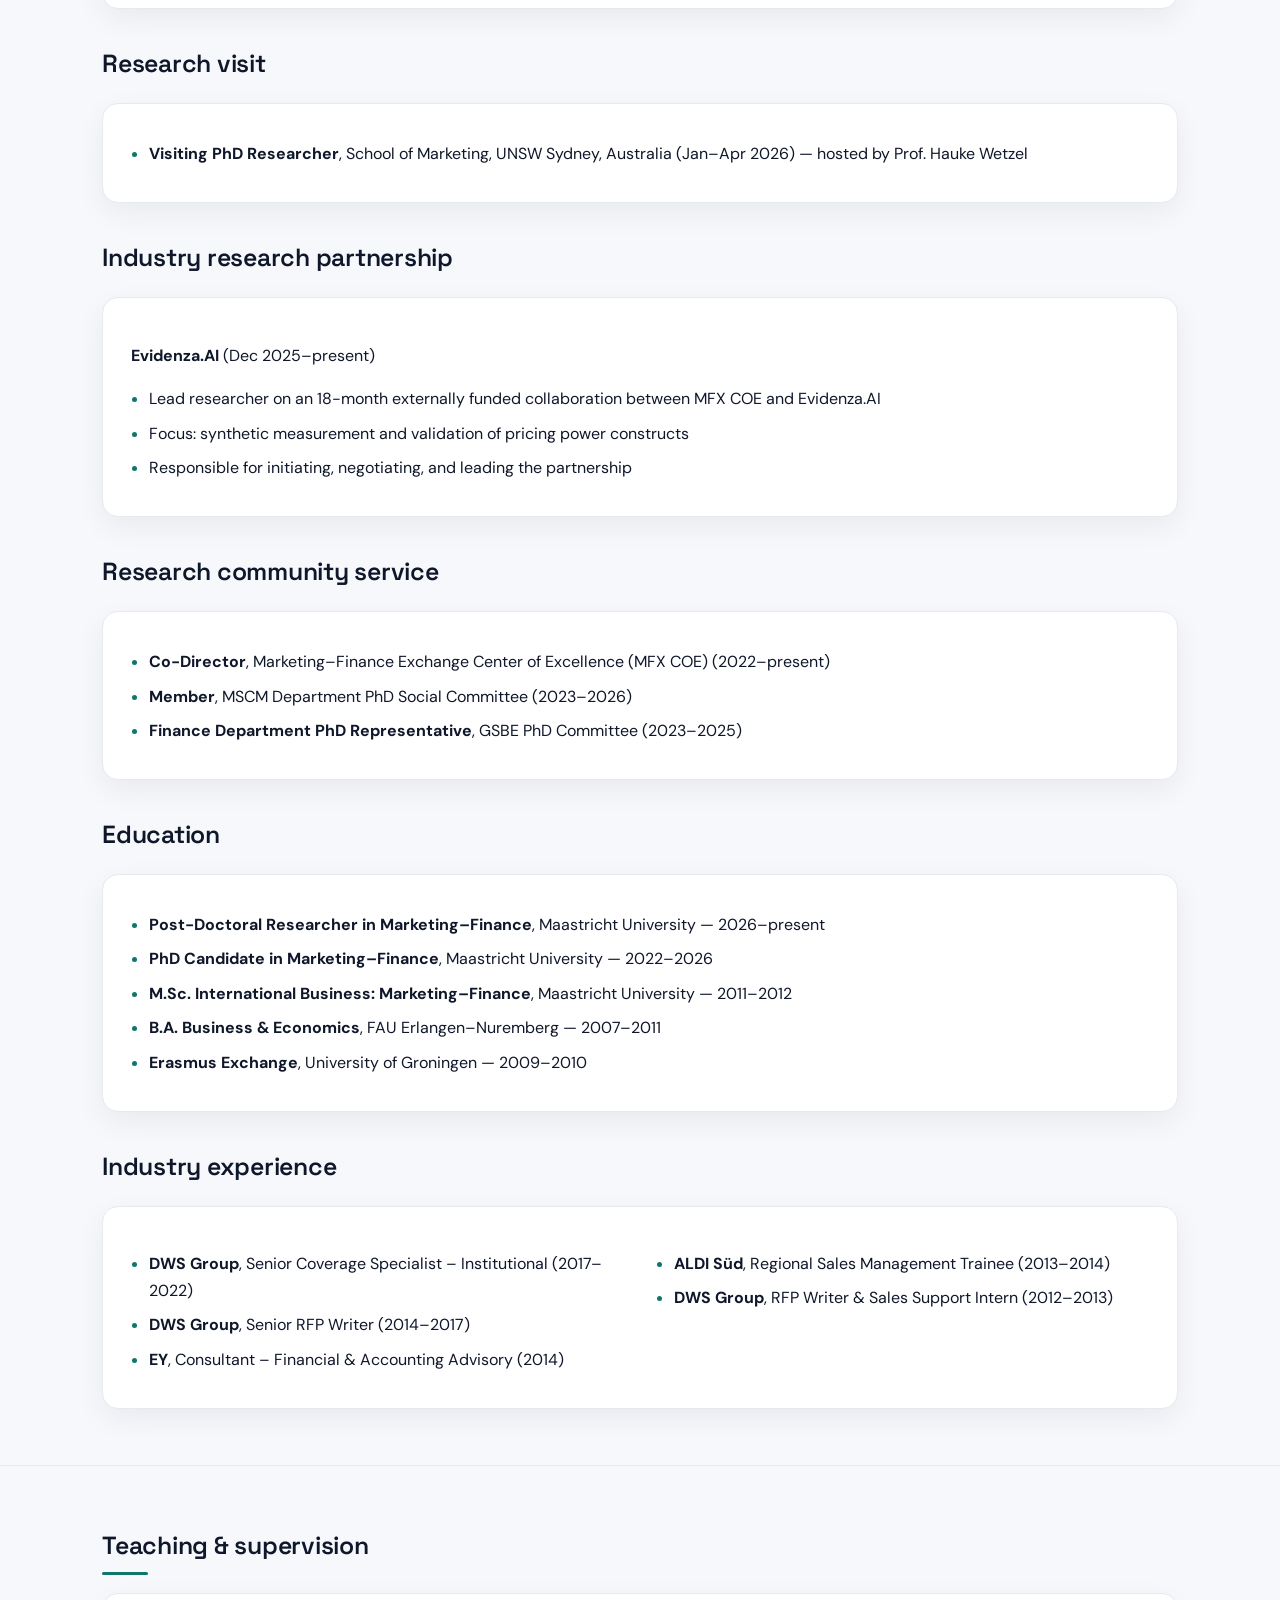
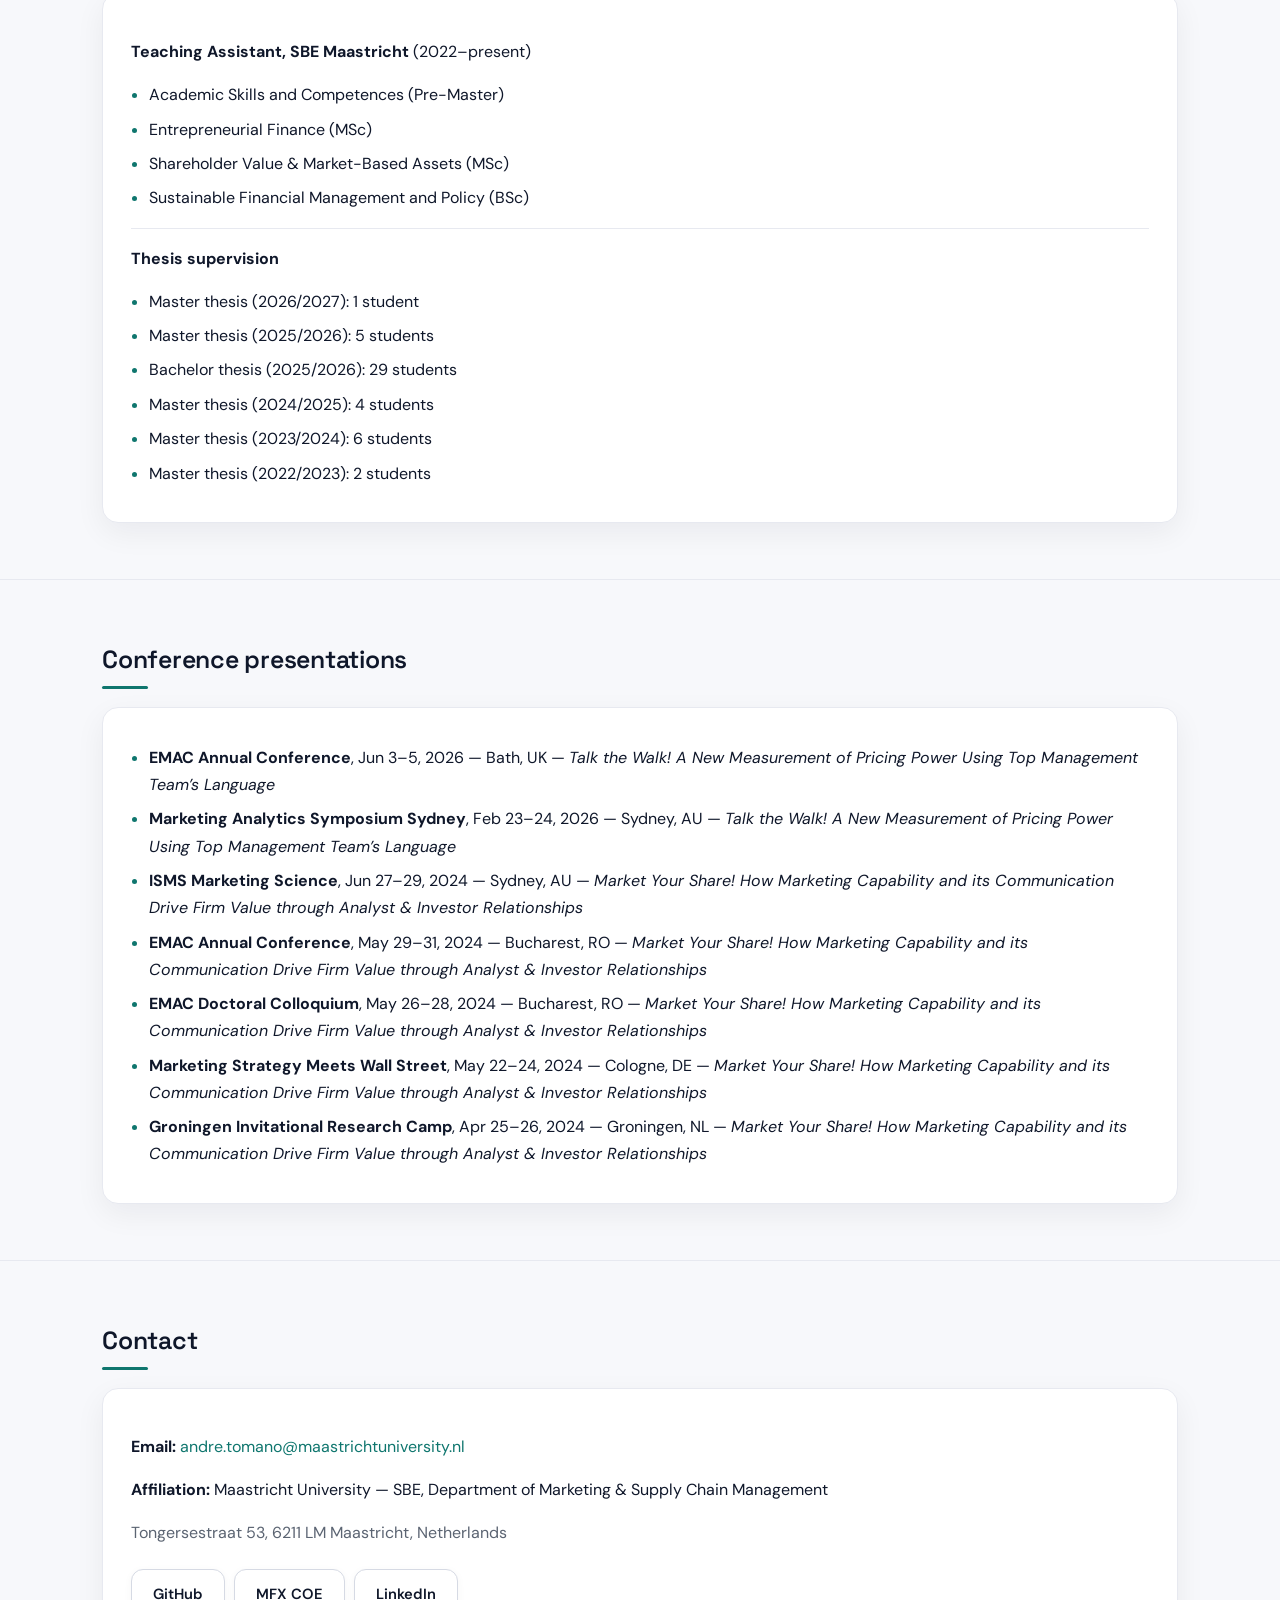
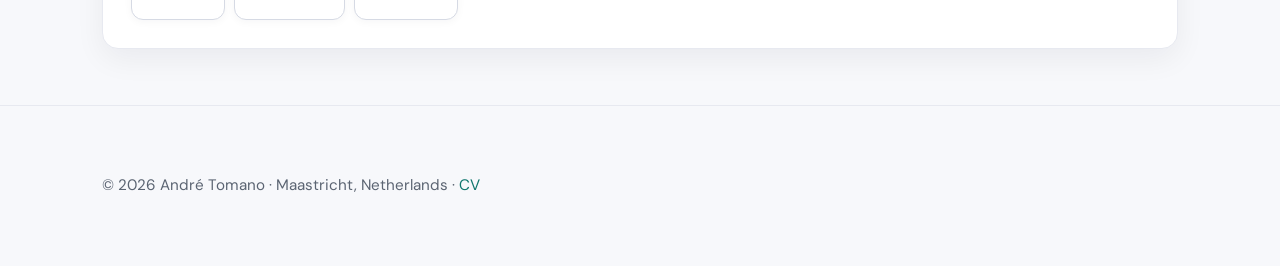
==== commit f99b64e6: "Redesign: teal palette, Space Grotesk headings, rebalanced hero" ====
--- a/index.html
+++ b/index.html
@@ -8,7 +8,7 @@
   <link rel="canonical" href="https://atomano.com/">
   <link rel="preconnect" href="https://fonts.googleapis.com">
   <link rel="preconnect" href="https://fonts.gstatic.com" crossorigin>
-  <link href="https://fonts.googleapis.com/css2?family=Cormorant+Garamond:ital,wght@0,500;0,600;1,500&family=DM+Sans:wght@400;500;600;700&display=swap" rel="stylesheet">
+  <link href="https://fonts.googleapis.com/css2?family=Cormorant+Garamond:ital,wght@0,500;0,600;1,500&family=DM+Sans:wght@400;500;600;700&family=Space+Grotesk:wght@500;600;700&display=swap" rel="stylesheet">
   <link rel="stylesheet" href="/styles.css">
   <link rel="icon" href="/favicon.svg" type="image/svg+xml">
   <link rel="icon" href="/favicon.png" type="image/png" sizes="32x32">
@@ -68,16 +68,26 @@
   </header>
 
   <main id="main">
-    <section id="about" class="hero">
+        <section id="about" class="hero">
       <div class="container hero-grid">
         <div class="hero-left">
           <img src="/assets/photo-andre-tomano-2.png"
                alt="Portrait of André Tomano"
                class="hero-photo"
-               width="360" height="360"
+               width="380" height="475"
                fetchpriority="high">
-          <div class="card hero-interests">
-            <h3>Research interests</h3>
+        </div>
+        <div class="hero-right">
+          <h2>Post-Doctoral Researcher in Marketing-Finance at Maastricht University</h2>
+          <p class="hero-affil">School of Business &amp; Economics · Department of Marketing &amp; Supply Chain Management</p>
+          <p class="hero-role">Co-Director, Marketing–Finance Exchange Center of Excellence (MFX COE)</p>
+          <p class="hero-bio">I am a passionate Marketing-Finance Researcher. I study how marketing actions, assets, and novel constructs shape firm value. My methodology integrates large-scale financial and accounting databases with survey-based measures and novel text-based signals derived from NLP.</p>
+          <div class="btn-row">
+            <a class="btn" href="/assets/Andre-Tomano-CV-2026-09.pdf" target="_blank" rel="noopener">Download CV (PDF)</a>
+            <a class="btn secondary" href="#research">Explore research</a>
+          </div>
+          <div class="hero-interests">
+            <p class="kicker">Research interests</p>
             <div class="chip-wrap">
               <span class="tag">Marketing–Finance Interface</span>
               <span class="tag">Marketing Strategy</span>
@@ -86,18 +96,6 @@
               <span class="tag">NLP</span>
               <span class="tag">Synthetic Data</span>
             </div>
-            <p class="muted" style="margin-top:.75rem">
-              I am a passionate Marketing-Finance Researcher. I study how marketing actions, assets, and novel constructs shape firm value. My methodology integrates large-scale financial and accounting databases with survey-based measures and novel text-based signals derived from NLP.
-            </p>
-          </div>
-        </div>
-        <div class="hero-right">
-          <h2>Post-Doctoral Researcher in Marketing-Finance at Maastricht University</h2>
-          <p>School of Business &amp; Economics · Department of Marketing &amp; Supply Chain Management</p>
-          <p class="muted" style="margin-top:.75rem">Co-Director, Marketing–Finance Exchange Center of Excellence (MFX COE)</p>
-          <div class="btn-row">
-            <a class="btn" href="/assets/Andre-Tomano-CV-2026-09.pdf" target="_blank" rel="noopener">Download CV (PDF)</a>
-            <a class="btn secondary" href="#research">Explore research</a>
           </div>
         </div>
       </div>
--- a/styles.css
+++ b/styles.css
@@ -1,19 +1,25 @@
 :root{
-  --bg:#fafafa;
-  --fg:#0a0a0a;
-  --muted:#737373;
-  --accent:#0a0a0a;
-  --accent-soft:#404040;
-  --silver:#a3a3a3;
-  --silver-light:#e5e5e5;
-  --silver-bg:#f5f5f5;
+  --bg:#f7f8fb;
+  --fg:#0f172a;
+  --muted:#5b6472;
+  --muted-2:#8a93a3;
+  --accent:#0f766e;
+  --accent-strong:#115e59;
+  --accent-tint:#f0fdfa;
+  --accent-tint-2:#ccfbf1;
   --card:#ffffff;
-  --border:#e5e5e5;
-  --shadow:0 12px 40px rgba(0,0,0,.06);
-  --radius:14px;
-  --max:1100px;
+  --border:#e7e9f0;
+  --border-strong:#d6dae4;
+  --shadow:0 10px 30px rgba(15,23,42,.06);
+  --shadow-lg:0 24px 60px rgba(15,23,42,.12);
+  --ring:rgba(15,118,110,.40);
+  --radius:16px;
+  --radius-sm:10px;
+  --max:1120px;
   --font-serif:"Cormorant Garamond", Georgia, "Times New Roman", serif;
   --font-sans:"DM Sans", system-ui, -apple-system, "Segoe UI", Roboto, sans-serif;
+  --font-mod:"Space Grotesk", system-ui, -apple-system, "Segoe UI", Roboto, sans-serif;
+  --font-display:var(--font-mod);
 }
 *{box-sizing:border-box}
 html{scroll-behavior:smooth}
@@ -23,37 +29,39 @@
   background:var(--bg);
   color:var(--fg);
   -webkit-font-smoothing:antialiased;
-}
-a{color:var(--accent-soft);text-decoration:none}
-a:hover{color:var(--accent);text-decoration:underline}
-.container{max-width:var(--max);margin:0 auto;padding:0 20px}
+  text-rendering:optimizeLegibility;
+}
+a{color:var(--accent);text-decoration:none}
+a:hover{color:var(--accent-strong);text-decoration:underline}
+.container{max-width:var(--max);margin:0 auto;padding:0 22px}
 .muted{color:var(--muted)}
-:focus-visible{outline:2px solid var(--silver);outline-offset:3px}
+:focus-visible{outline:2px solid var(--accent);outline-offset:3px;border-radius:6px}
 @media (prefers-reduced-motion: reduce){html{scroll-behavior:auto}}
 
 .skip-link{position:absolute;left:-9999px;top:auto;width:1px;height:1px;overflow:hidden}
-.skip-link:focus{left:16px;top:16px;width:auto;height:auto;padding:.5rem 1rem;background:#fff;color:#000;z-index:1000;border-radius:8px;box-shadow:var(--shadow)}
+.skip-link:focus{left:16px;top:16px;width:auto;height:auto;padding:.5rem 1rem;background:#fff;color:var(--fg);z-index:1000;border-radius:8px;box-shadow:var(--shadow)}
 
 header.nav{
   position:sticky;top:0;z-index:50;
-  background:rgba(250,250,250,.92);
-  backdrop-filter:saturate(180%) blur(14px);
-  border-bottom:1px solid var(--border)
+  background:rgba(247,248,251,.80);
+  backdrop-filter:saturate(180%) blur(16px);
+  -webkit-backdrop-filter:saturate(180%) blur(16px);
+  border-bottom:1px solid var(--border);
 }
 .nav-inner{
   display:flex;align-items:center;justify-content:space-between;
-  height:64px;position:relative
-}
-.brand{display:flex;gap:.75rem;align-items:center;text-decoration:none}
+  height:66px;position:relative
+}
+.brand{display:flex;gap:.7rem;align-items:center;text-decoration:none}
 .brand:hover{text-decoration:none}
-.brand:hover .site-title{color:var(--muted)}
+.brand:hover .site-title{color:var(--accent)}
 .brand .logo{
-  inline-size:32px;block-size:32px;
-  border-radius:9px;
-  box-shadow:0 2px 10px rgba(0,0,0,.12);
+  inline-size:34px;block-size:34px;
+  border-radius:10px;
+  box-shadow:0 4px 14px rgba(15,118,110,.28);
 }
 .site-title{
-  font-family:var(--font-serif);
+  font-family:var(--font-display);
   font-size:1.35rem;
   font-weight:600;
   margin:0;
@@ -61,18 +69,18 @@
   letter-spacing:.01em;
 }
 
-nav ul{display:flex;gap:.1rem;list-style:none;margin:0;padding:0}
+nav ul{display:flex;gap:.15rem;list-style:none;margin:0;padding:0}
 nav a{
-  padding:.4rem .7rem;border-radius:8px;font-size:.9rem;font-weight:500;
+  padding:.42rem .72rem;border-radius:9px;font-size:.9rem;font-weight:500;
   color:var(--muted);transition:background .15s,color .15s
 }
-nav a:hover{background:rgba(0,0,0,.04);color:var(--fg);text-decoration:none}
-nav a.active{background:var(--silver-bg);color:var(--fg);font-weight:600;text-decoration:none}
+nav a:hover{background:var(--accent-tint);color:var(--accent-strong);text-decoration:none}
+nav a.active{background:var(--accent-tint);color:var(--accent-strong);font-weight:600;text-decoration:none}
 
 .nav-toggle{
   display:none;flex-direction:column;justify-content:center;gap:5px;
   background:none;border:none;cursor:pointer;padding:.45rem;border-radius:8px;
-  width:36px;height:36px
+  width:38px;height:38px
 }
 .nav-toggle span{
   display:block;width:22px;height:2px;
@@ -83,138 +91,152 @@
 .nav-toggle[aria-expanded="true"] span:nth-child(2){opacity:0}
 .nav-toggle[aria-expanded="true"] span:nth-child(3){transform:translateY(-7px) rotate(-45deg)}
 
+/* ---------- Hero ---------- */
 .hero{
-  padding:64px 0 56px;
-  background:linear-gradient(165deg, #f0f0f0 0%, transparent 55%);
-}
-.hero h2{
-  font-family:var(--font-serif);
-  font-size:2.55rem;
-  font-weight:600;
-  line-height:1.15;
-  margin:0 0 .6rem 0;
-  letter-spacing:-.02em;
-}
-.hero p{color:var(--muted);margin:0}
+  padding:76px 0 64px;
+  background:
+    radial-gradient(760px 380px at 82% -14%, rgba(20,184,166,.18), transparent 60%),
+    radial-gradient(680px 360px at 6% 6%, rgba(13,148,136,.10), transparent 58%),
+    var(--bg);
+}
 .hero-grid{
   display:grid;
-  grid-template-columns:minmax(260px,340px) 1fr;
-  gap:48px 56px;
+  grid-template-columns:minmax(280px,380px) 1fr;
+  gap:44px 64px;
   align-items:start
 }
-.hero-left{
-  display:flex;
-  flex-direction:column;
-  gap:1.25rem;
-  max-width:340px
-}
+.hero-left{max-width:380px}
 .hero-photo{
-  display:block;width:100%;aspect-ratio:1/1;
-  object-fit:cover;object-position:50% 28%;
+  display:block;width:100%;aspect-ratio:4/5;
+  object-fit:cover;object-position:50% 20%;
   border-radius:var(--radius);
-  box-shadow:var(--shadow);
+  box-shadow:var(--shadow-lg);
   border:1px solid var(--border);
 }
-.hero-right{max-width:720px}
-.btn-row,.hero-actions,.contact-links{display:flex;gap:.5rem;flex-wrap:wrap;margin-top:1.25rem}
-.hero-interests{margin-top:0}
-.chip-wrap{display:flex;flex-wrap:wrap;gap:.4rem}
-
-section{padding:48px 0;border-top:1px solid var(--border)}
-.section-sub{margin-top:32px}
+.hero-right{max-width:760px}
+.hero h2{
+  font-family:var(--font-display);
+  font-size:2.7rem;
+  font-weight:600;
+  line-height:1.12;
+  margin:.1rem 0 .7rem 0;
+  letter-spacing:-.02em;
+  color:var(--fg);
+}
+.hero-affil{color:var(--fg);font-weight:500;margin:0 0 .35rem 0}
+.hero-role{color:var(--muted);margin:0}
+.hero-bio{color:var(--muted);margin:1.1rem 0 0 0;max-width:62ch}
+.hero-interests{margin-top:1.7rem}
+.chip-wrap{display:flex;flex-wrap:wrap;gap:.45rem}
+.btn-row,.hero-actions,.contact-links{display:flex;gap:.6rem;flex-wrap:wrap;margin-top:1.4rem}
+
+/* ---------- Sections ---------- */
+section{padding:56px 0;border-top:1px solid var(--border)}
+.section-sub{margin-top:34px}
 .card{
   background:var(--card);
   border:1px solid var(--border);
   border-radius:var(--radius);
   padding:28px;
   box-shadow:var(--shadow);
-  transition:box-shadow .2s,border-color .2s
-}
-.card:hover{box-shadow:0 20px 48px rgba(0,0,0,.08);border-color:#d4d4d4}
-.card + .card{margin-top:1rem}
+  transition:box-shadow .2s,border-color .2s,transform .2s
+}
+.card:hover{box-shadow:var(--shadow-lg);border-color:var(--border-strong);transform:translateY(-2px)}
+.card + .card{margin-top:1.1rem}
+
 h3{
-  font-family:var(--font-serif);
-  margin:.2rem 0 1rem 0;
-  font-size:1.5rem;
+  font-family:var(--font-display);
+  margin:.2rem 0 1.1rem 0;
+  font-size:1.55rem;
   font-weight:600;
   letter-spacing:-.01em;
+  color:var(--fg);
+}
+/* accent underline on top-level section headings */
+.container > h3:first-child{position:relative;padding-bottom:.5rem}
+.container > h3:first-child::after{
+  content:"";position:absolute;left:0;bottom:0;
+  width:46px;height:3px;border-radius:2px;background:var(--accent)
 }
 h4{
-  font-family:var(--font-serif);
+  font-family:var(--font-display);
   margin:0 0 .5rem 0;
-  font-size:1.15rem;
+  font-size:1.2rem;
   font-weight:600;
   line-height:1.35;
+  color:var(--fg);
 }
 
 .tag{
-  display:inline-block;padding:.28rem .7rem;
+  display:inline-block;padding:.32rem .78rem;
   border-radius:999px;
-  background:var(--silver-bg);
-  color:var(--accent-soft);
-  border:1px solid var(--silver-light);
-  font-weight:500;font-size:.82rem;
+  background:var(--accent-tint);
+  color:var(--accent-strong);
+  border:1px solid var(--accent-tint-2);
+  font-weight:600;font-size:.82rem;
 }
 .kicker{
-  font-weight:600;color:var(--silver);
-  text-transform:uppercase;letter-spacing:.12em;
-  font-size:.72rem;margin-bottom:.6rem
+  font-weight:700;color:var(--accent);
+  text-transform:uppercase;letter-spacing:.13em;
+  font-size:.73rem;margin:0 0 .7rem 0
 }
 
 .btn{
-  display:inline-block;padding:.7rem 1.2rem;border-radius:10px;
-  background:var(--accent);color:#fafafa;font-weight:600;font-size:.92rem;
-  box-shadow:0 4px 14px rgba(0,0,0,.18);
+  display:inline-block;padding:.75rem 1.3rem;border-radius:12px;
+  background:var(--accent);color:#fff;font-weight:600;font-size:.92rem;
+  box-shadow:0 8px 20px rgba(15,118,110,.30);
   transition:background .15s,transform .1s,box-shadow .15s
 }
 .btn:hover{
-  background:#262626;text-decoration:none;color:#fff;
-  transform:translateY(-1px);
-  box-shadow:0 6px 20px rgba(0,0,0,.22);
+  background:var(--accent-strong);text-decoration:none;color:#fff;
+  transform:translateY(-2px);
+  box-shadow:0 12px 28px rgba(15,118,110,.38);
 }
 .btn:active{transform:translateY(0)}
 .btn.secondary{
-  background:transparent;color:var(--fg);
-  border:1px solid var(--silver-light);box-shadow:none
+  background:var(--card);color:var(--fg);
+  border:1px solid var(--border-strong);box-shadow:0 2px 8px rgba(15,23,42,.04)
 }
 .btn.secondary:hover{
-  background:var(--silver-bg);text-decoration:none;color:var(--fg);
-  border-color:#d4d4d4;
-}
-
-.list{margin:.5rem 0 0 0;padding-left:1.1rem}
-.list li{margin:.4rem 0}
-.two-col{display:grid;grid-template-columns:1fr 1fr;gap:0 28px}
-
-footer{padding:48px 0;border-top:1px solid var(--border);color:var(--muted);font-size:.95rem}
-code{background:rgba(0,0,0,.06);padding:.15rem .35rem;border-radius:6px}
+  background:var(--accent-tint);text-decoration:none;color:var(--accent-strong);
+  border-color:var(--accent-tint-2);
+}
+
+.list{margin:.5rem 0 0 0;padding-left:1.15rem}
+.list li{margin:.45rem 0}
+.list li::marker{color:var(--accent)}
+.two-col{display:grid;grid-template-columns:1fr 1fr;gap:0 32px}
+
+footer{padding:52px 0;border-top:1px solid var(--border);color:var(--muted);font-size:.95rem}
+code{background:var(--accent-tint);color:var(--accent-strong);padding:.15rem .4rem;border-radius:6px;font-size:.9em}
 
 @media(max-width:980px){
-  .hero-grid{grid-template-columns:1fr;gap:28px}
-  .hero-right{order:1}
-  .hero-left{order:2;max-width:100%;margin:0}
-  .hero-photo{max-width:280px;margin:0 auto}
-  .hero h2{font-size:2rem}
+  .hero{padding:52px 0 44px}
+  .hero-grid{grid-template-columns:1fr;gap:32px}
+  .hero-left{order:1;max-width:300px;margin:0 auto}
+  .hero-right{order:2;max-width:100%}
+  .hero-photo{max-width:300px;margin:0 auto}
+  .hero h2{font-size:2.05rem}
   .two-col{grid-template-columns:1fr}
 
   .nav-toggle{display:flex}
   nav ul{
     display:none;
-    position:absolute;top:64px;left:0;right:0;
+    position:absolute;top:66px;left:0;right:0;
     flex-direction:column;
-    background:rgba(250,250,250,.98);
-    backdrop-filter:blur(14px);
+    background:rgba(247,248,251,.98);
+    backdrop-filter:blur(16px);
     border-bottom:1px solid var(--border);
     padding:.5rem .75rem .75rem;
     gap:.15rem
   }
   nav ul.open{display:flex}
-  nav a{display:block;padding:.65rem .75rem}
+  nav a{display:block;padding:.7rem .8rem}
 }
 
 @media(max-width:480px){
-  .hero{padding:40px 0}
-  .hero h2{font-size:1.65rem}
+  .hero{padding:36px 0 32px}
+  .hero h2{font-size:1.72rem}
   .btn{width:100%;text-align:center}
   .btn-row,.hero-actions,.contact-links{flex-direction:column}
 }
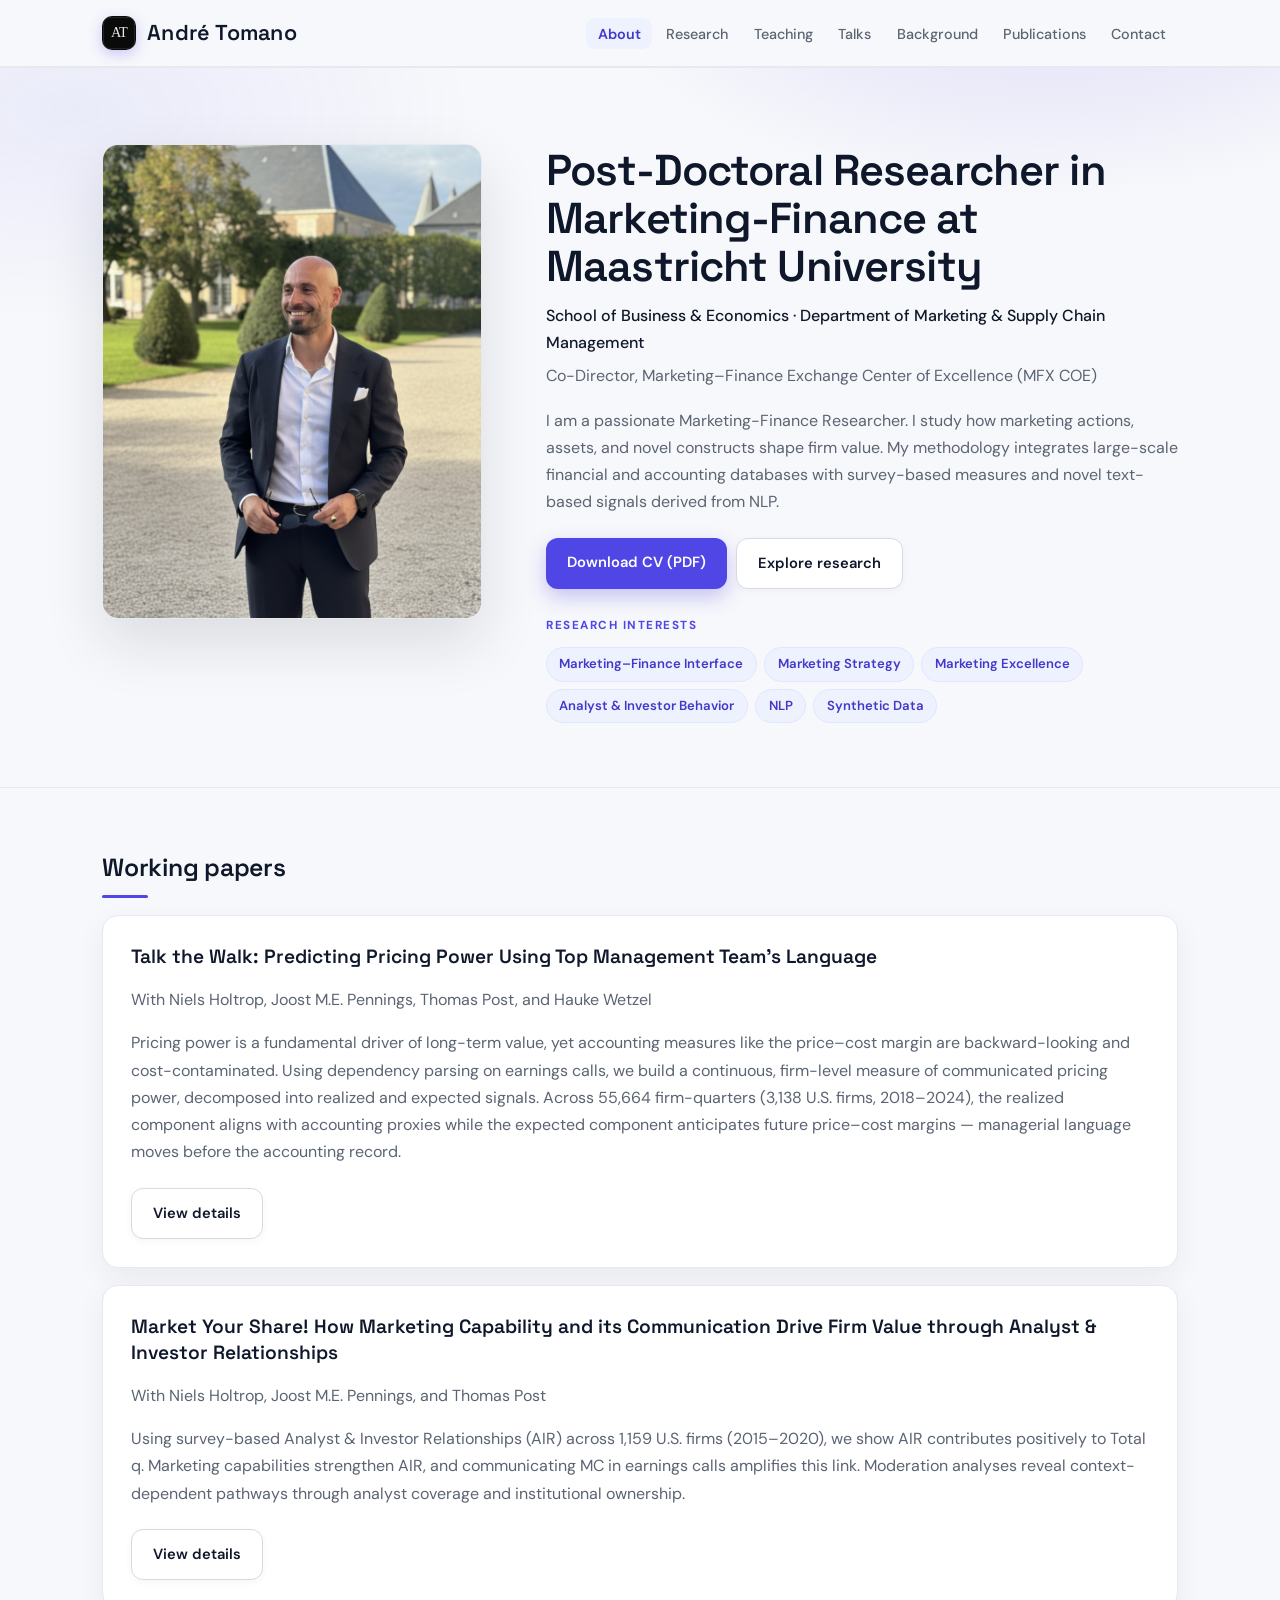
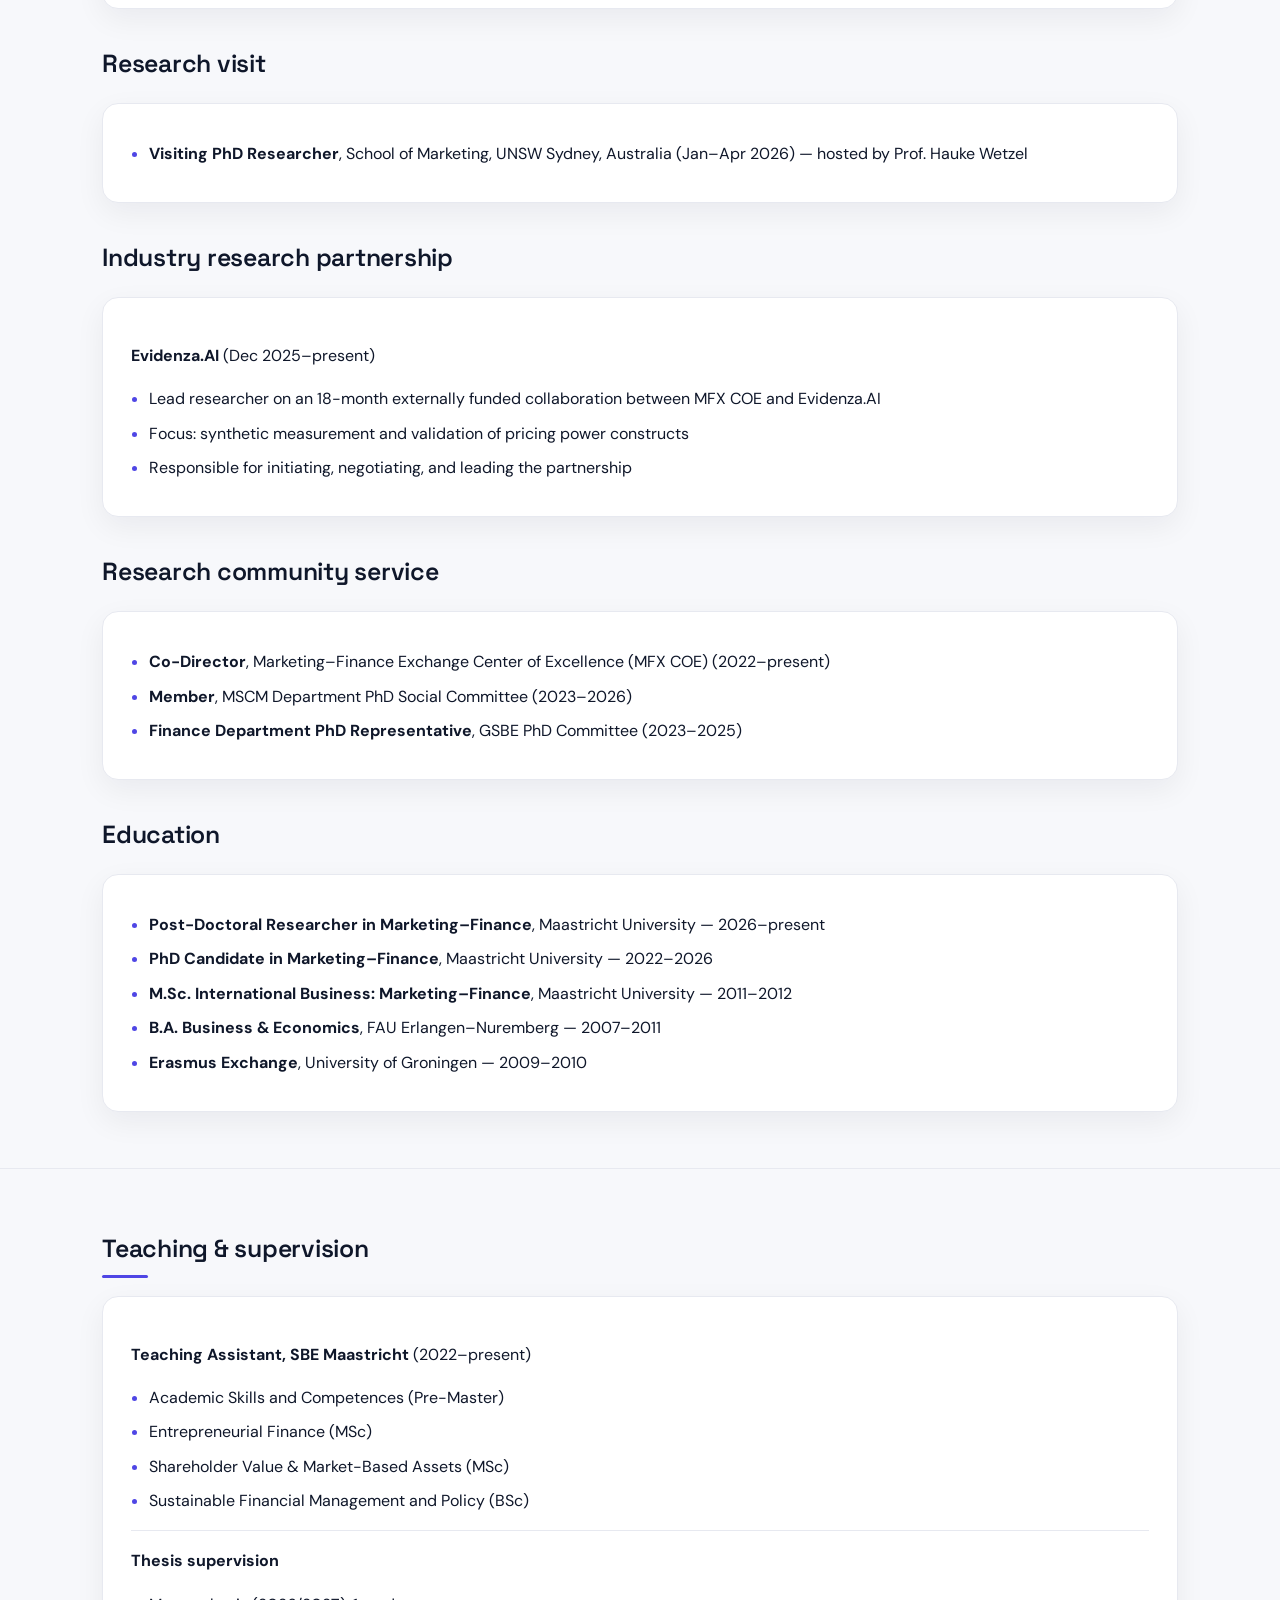
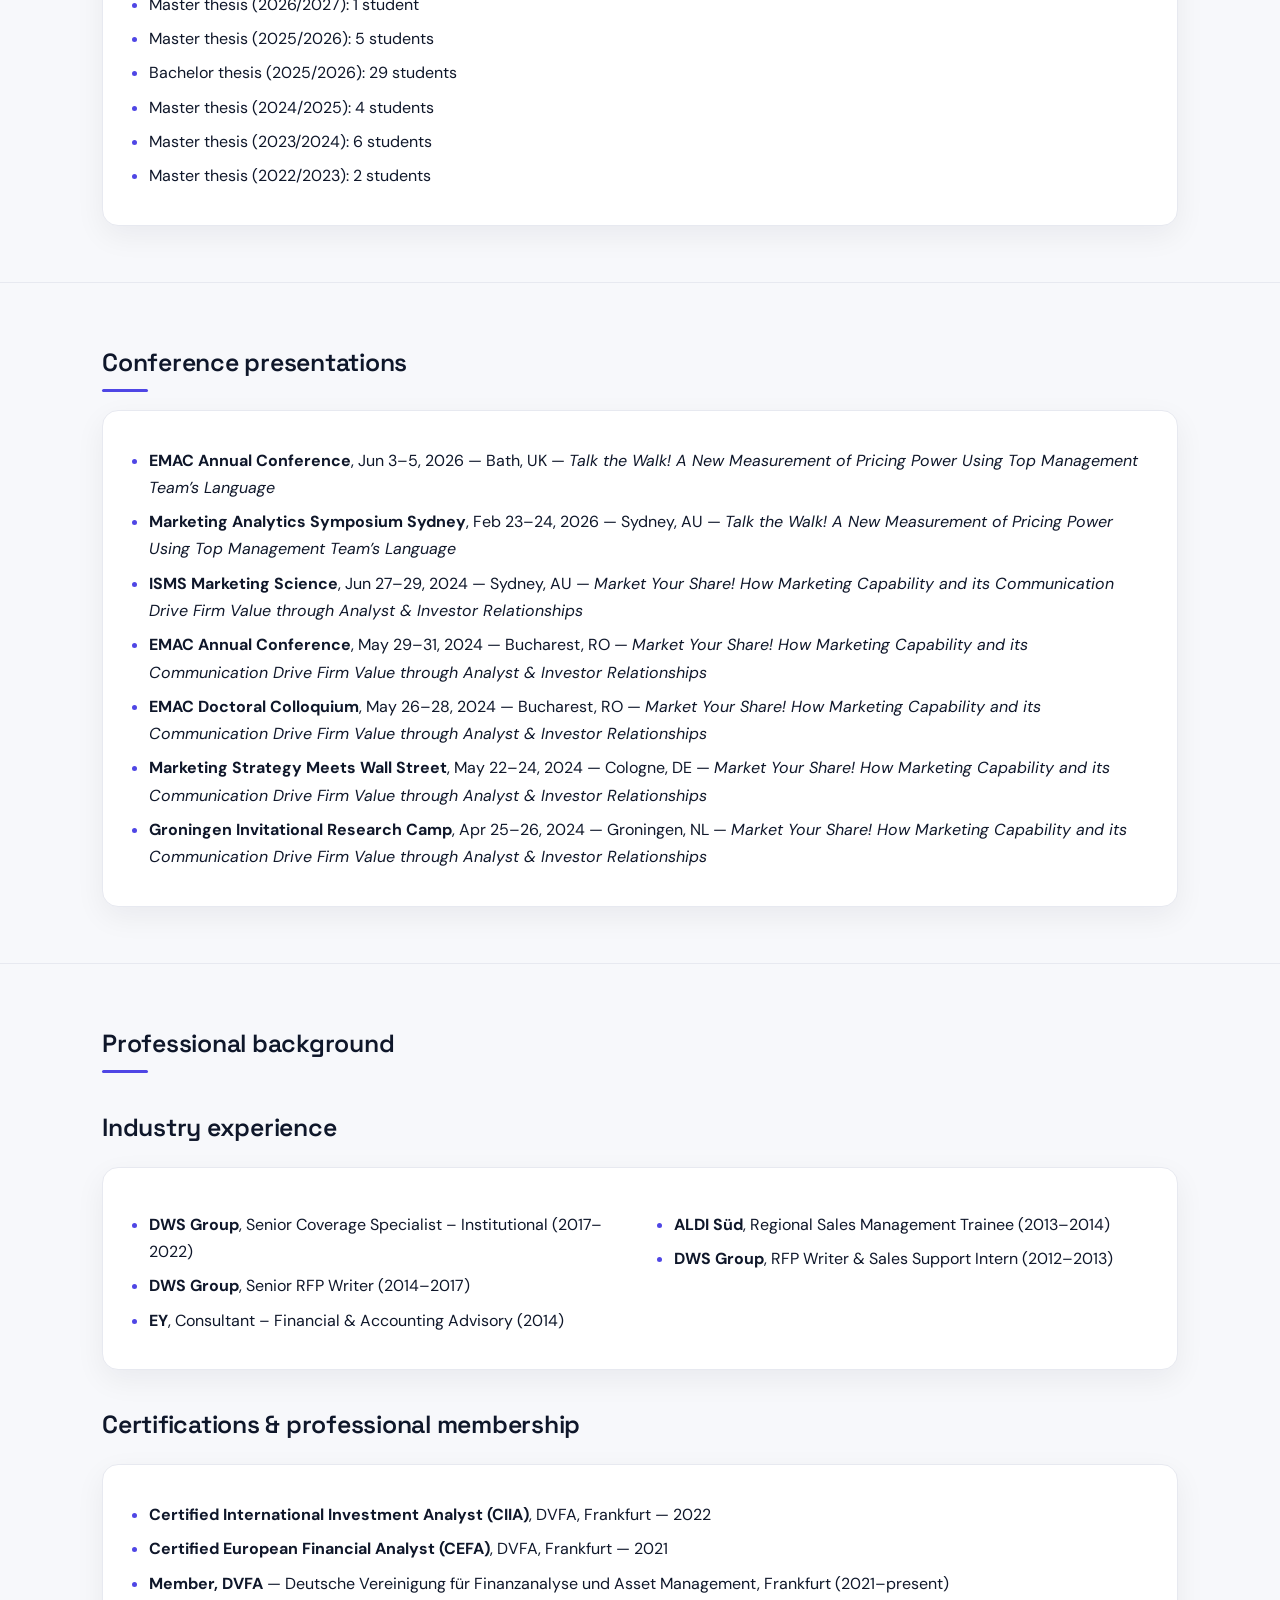
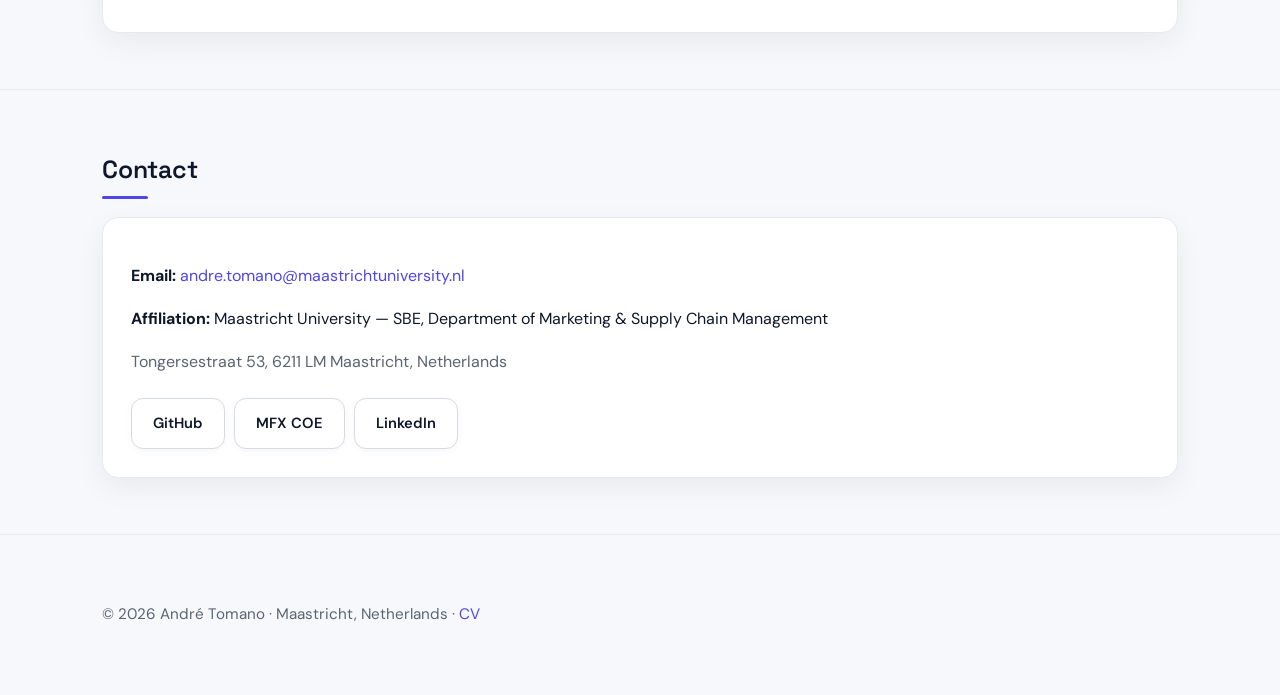
==== commit 7952127a: "Restore indigo palette; add Professional background section" ====
--- a/index.html
+++ b/index.html
@@ -57,6 +57,7 @@
           <li><a href="#research">Research</a></li>
           <li><a href="#teaching">Teaching</a></li>
           <li><a href="#talks">Talks</a></li>
+          <li><a href="#background">Background</a></li>
           <li><a href="/publications.html">Publications</a></li>
           <li><a href="#contact">Contact</a></li>
         </ul>
@@ -168,21 +169,6 @@
               <li><strong>M.Sc. International Business: Marketing–Finance</strong>, Maastricht University — 2011–2012</li>
               <li><strong>B.A. Business &amp; Economics</strong>, FAU Erlangen–Nuremberg — 2007–2011</li>
               <li><strong>Erasmus Exchange</strong>, University of Groningen — 2009–2010</li>
-            </ul>
-          </div>
-        </div>
-
-        <div class="section-sub">
-          <h3>Industry experience</h3>
-          <div class="card two-col">
-            <ul class="list">
-              <li><strong>DWS Group</strong>, Senior Coverage Specialist – Institutional (2017–2022)</li>
-              <li><strong>DWS Group</strong>, Senior RFP Writer (2014–2017)</li>
-              <li><strong>EY</strong>, Consultant – Financial &amp; Accounting Advisory (2014)</li>
-            </ul>
-            <ul class="list">
-              <li><strong>ALDI Süd</strong>, Regional Sales Management Trainee (2013–2014)</li>
-              <li><strong>DWS Group</strong>, RFP Writer &amp; Sales Support Intern (2012–2013)</li>
             </ul>
           </div>
         </div>
@@ -231,6 +217,38 @@
       </div>
     </section>
 
+    <section id="background">
+      <div class="container">
+        <h3>Professional background</h3>
+
+        <div class="section-sub">
+          <h3>Industry experience</h3>
+          <div class="card two-col">
+            <ul class="list">
+              <li><strong>DWS Group</strong>, Senior Coverage Specialist – Institutional (2017–2022)</li>
+              <li><strong>DWS Group</strong>, Senior RFP Writer (2014–2017)</li>
+              <li><strong>EY</strong>, Consultant – Financial &amp; Accounting Advisory (2014)</li>
+            </ul>
+            <ul class="list">
+              <li><strong>ALDI Süd</strong>, Regional Sales Management Trainee (2013–2014)</li>
+              <li><strong>DWS Group</strong>, RFP Writer &amp; Sales Support Intern (2012–2013)</li>
+            </ul>
+          </div>
+        </div>
+
+        <div class="section-sub">
+          <h3>Certifications &amp; professional membership</h3>
+          <div class="card">
+            <ul class="list">
+              <li><strong>Certified International Investment Analyst (CIIA)</strong>, DVFA, Frankfurt — 2022</li>
+              <li><strong>Certified European Financial Analyst (CEFA)</strong>, DVFA, Frankfurt — 2021</li>
+              <li><strong>Member, DVFA</strong> — Deutsche Vereinigung für Finanzanalyse und Asset Management, Frankfurt (2021–present)</li>
+            </ul>
+          </div>
+        </div>
+      </div>
+    </section>
+
     <section id="contact">
       <div class="container">
         <h3>Contact</h3>
--- a/styles.css
+++ b/styles.css
@@ -3,16 +3,16 @@
   --fg:#0f172a;
   --muted:#5b6472;
   --muted-2:#8a93a3;
-  --accent:#0f766e;
-  --accent-strong:#115e59;
-  --accent-tint:#f0fdfa;
-  --accent-tint-2:#ccfbf1;
+  --accent:#4f46e5;
+  --accent-strong:#4338ca;
+  --accent-tint:#eef2ff;
+  --accent-tint-2:#e0e7ff;
   --card:#ffffff;
   --border:#e7e9f0;
   --border-strong:#d6dae4;
   --shadow:0 10px 30px rgba(15,23,42,.06);
   --shadow-lg:0 24px 60px rgba(15,23,42,.12);
-  --ring:rgba(15,118,110,.40);
+  --ring:rgba(79,70,229,.40);
   --radius:16px;
   --radius-sm:10px;
   --max:1120px;
@@ -58,7 +58,7 @@
 .brand .logo{
   inline-size:34px;block-size:34px;
   border-radius:10px;
-  box-shadow:0 4px 14px rgba(15,118,110,.28);
+  box-shadow:0 4px 14px rgba(79,70,229,.28);
 }
 .site-title{
   font-family:var(--font-display);
@@ -95,8 +95,8 @@
 .hero{
   padding:76px 0 64px;
   background:
-    radial-gradient(760px 380px at 82% -14%, rgba(20,184,166,.18), transparent 60%),
-    radial-gradient(680px 360px at 6% 6%, rgba(13,148,136,.10), transparent 58%),
+    radial-gradient(760px 380px at 82% -14%, rgba(79,70,229,.16), transparent 60%),
+    radial-gradient(680px 360px at 6% 6%, rgba(99,102,241,.09), transparent 58%),
     var(--bg);
 }
 .hero-grid{
@@ -184,13 +184,13 @@
 .btn{
   display:inline-block;padding:.75rem 1.3rem;border-radius:12px;
   background:var(--accent);color:#fff;font-weight:600;font-size:.92rem;
-  box-shadow:0 8px 20px rgba(15,118,110,.30);
+  box-shadow:0 8px 20px rgba(79,70,229,.30);
   transition:background .15s,transform .1s,box-shadow .15s
 }
 .btn:hover{
   background:var(--accent-strong);text-decoration:none;color:#fff;
   transform:translateY(-2px);
-  box-shadow:0 12px 28px rgba(15,118,110,.38);
+  box-shadow:0 12px 28px rgba(79,70,229,.38);
 }
 .btn:active{transform:translateY(0)}
 .btn.secondary{
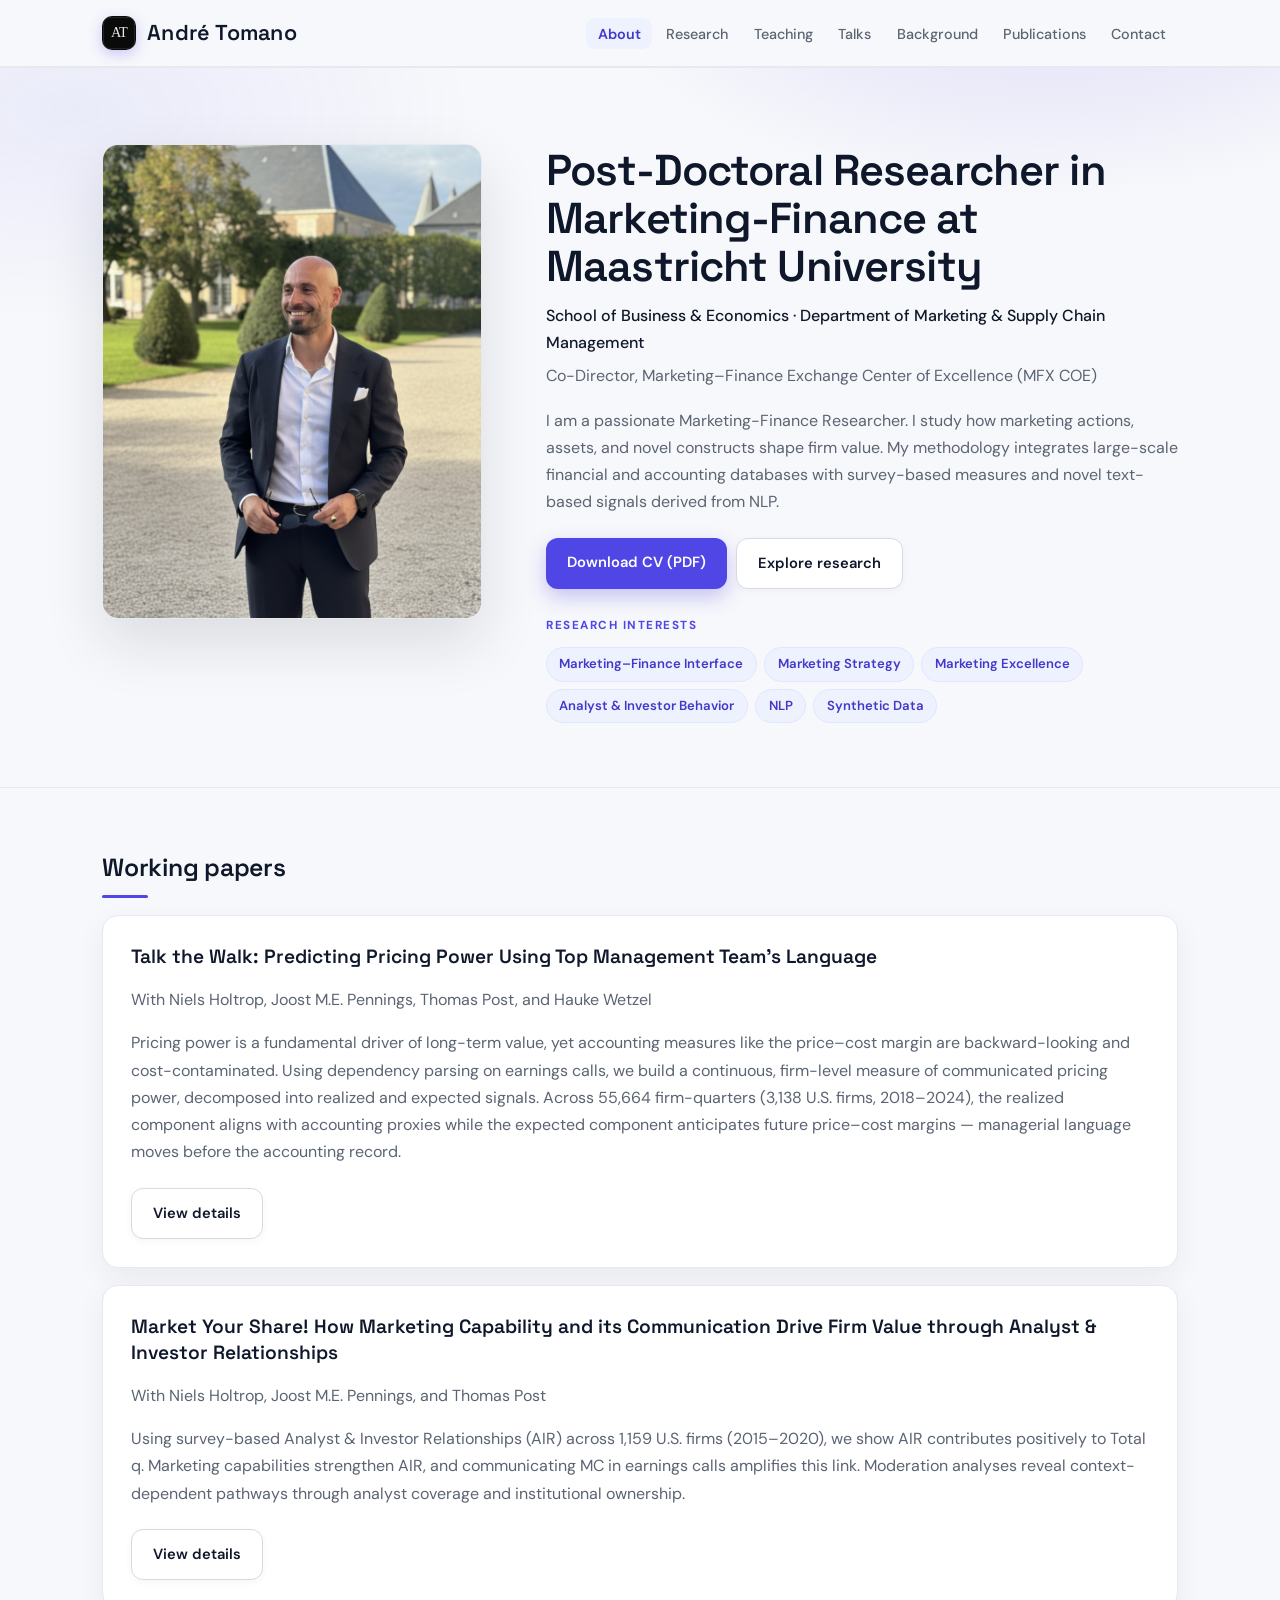
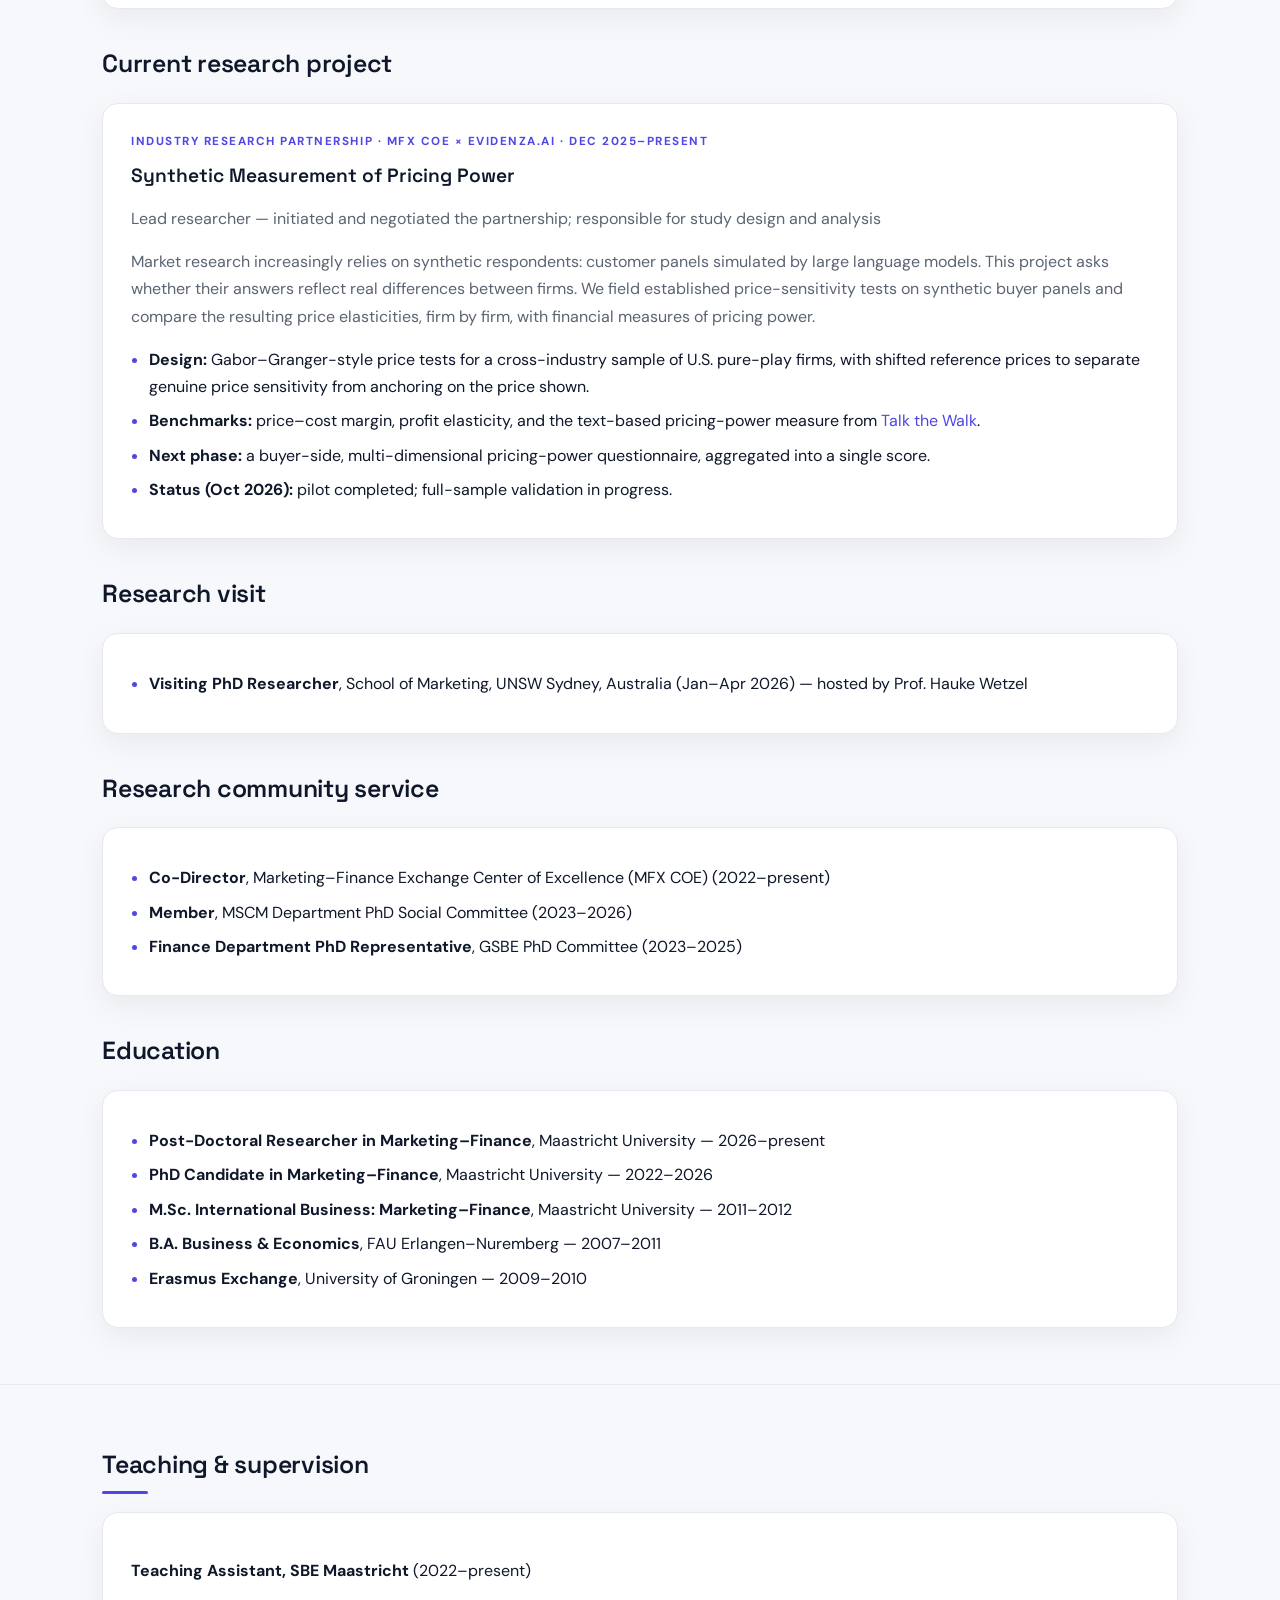
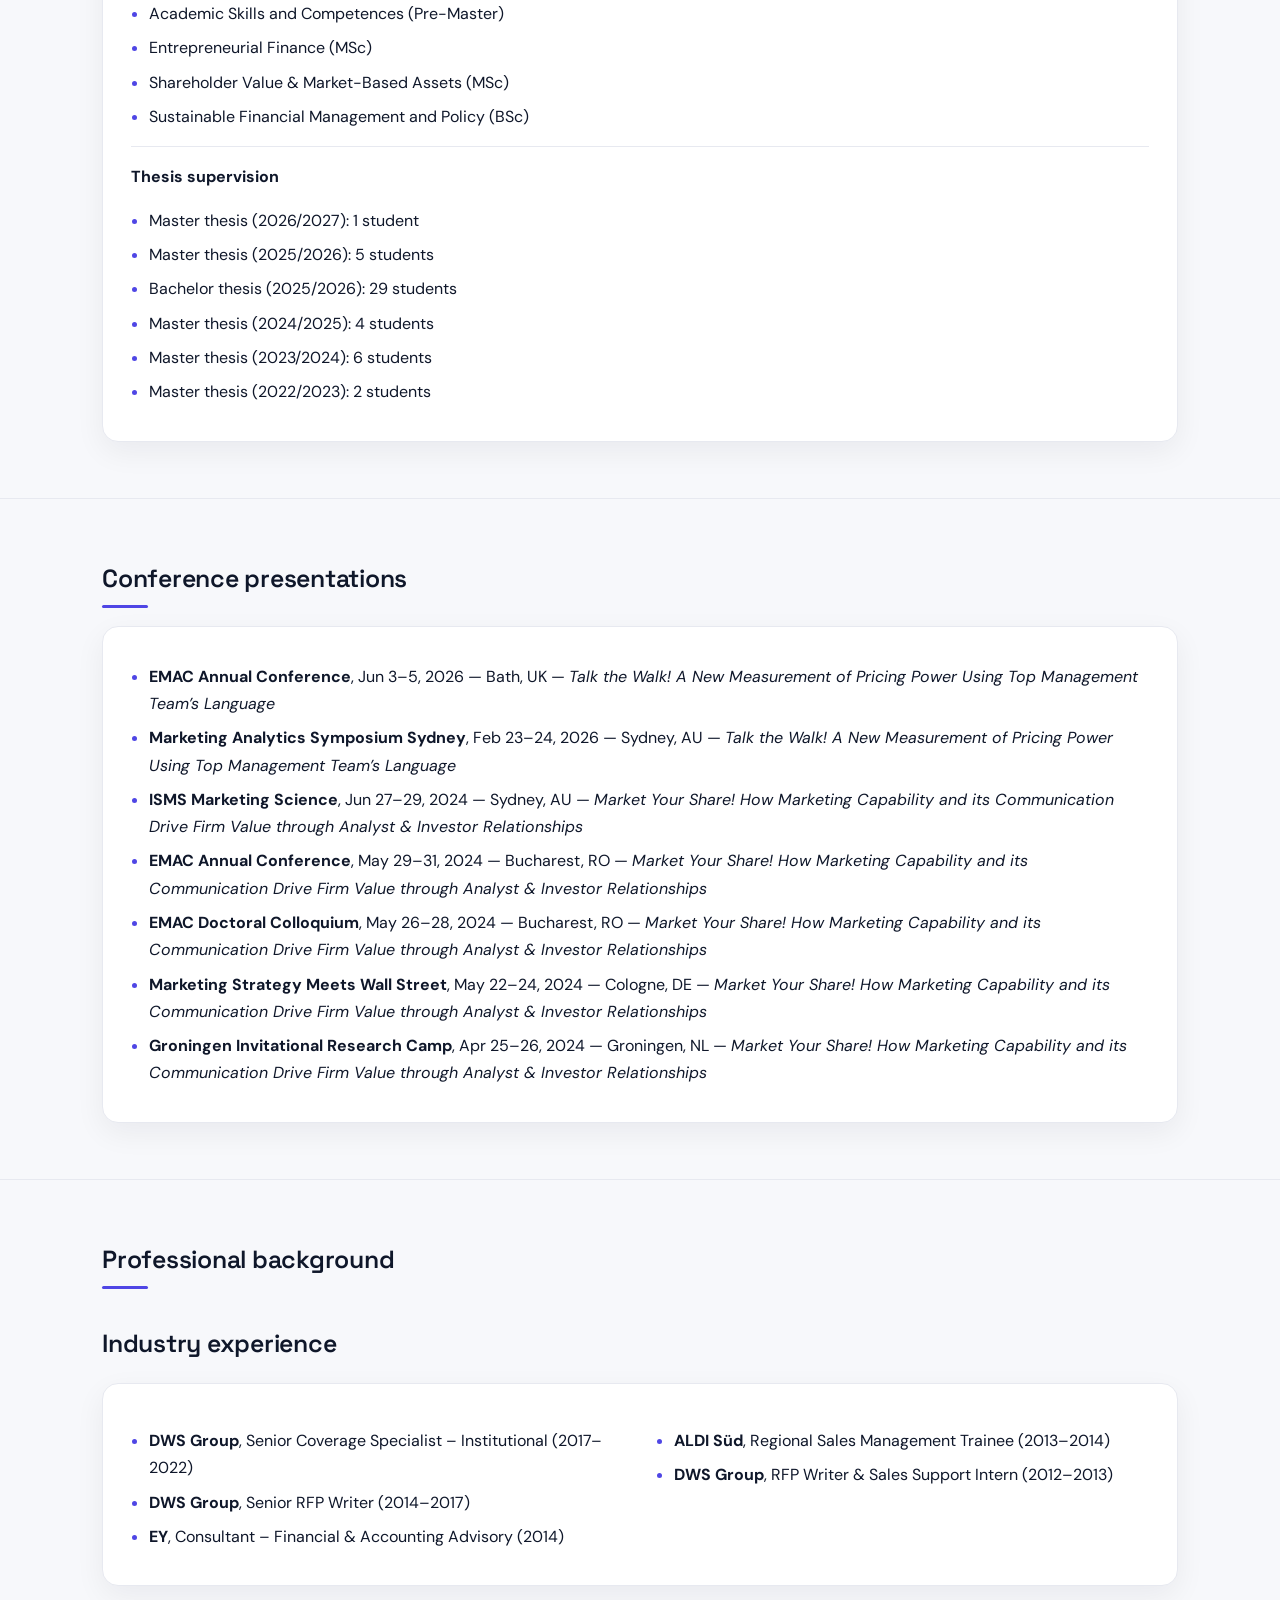
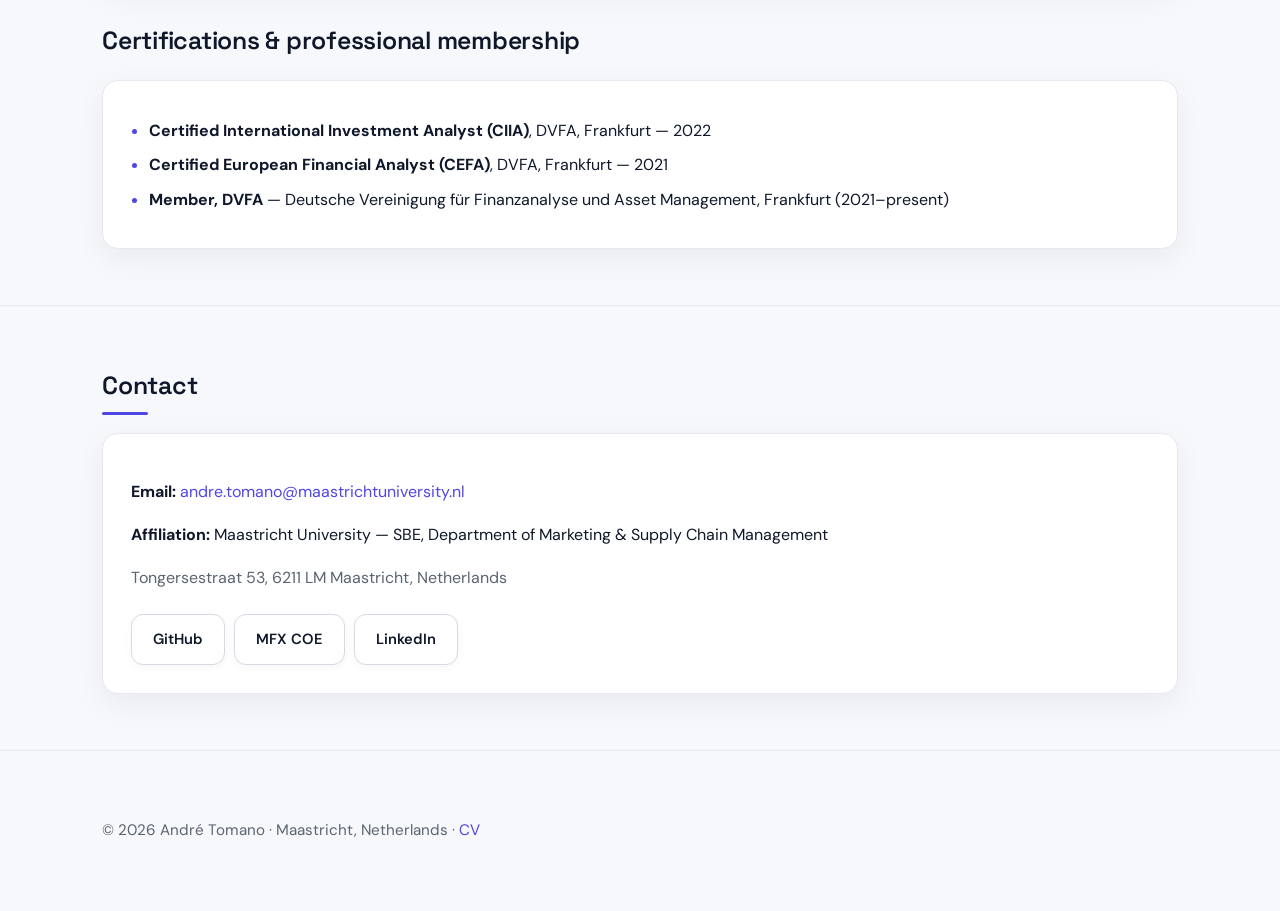
==== commit ea2afed3: "Add Evidenza research project card (Synthetic Measurement of Pricing Power)" ====
--- a/index.html
+++ b/index.html
@@ -129,22 +129,28 @@
         </article>
 
         <div class="section-sub">
+          <h3>Current research project</h3>
+          <article class="card" id="synthetic-pricing">
+            <p class="kicker">Industry research partnership · MFX COE × Evidenza.AI · Dec 2025–present</p>
+            <h4>Synthetic Measurement of Pricing Power</h4>
+            <p class="muted">Lead researcher — initiated and negotiated the partnership; responsible for study design and analysis</p>
+            <p class="muted">
+              Market research increasingly relies on synthetic respondents: customer panels simulated by large language models. This project asks whether their answers reflect real differences between firms. We field established price-sensitivity tests on synthetic buyer panels and compare the resulting price elasticities, firm by firm, with financial measures of pricing power.
+            </p>
+            <ul class="list">
+              <li><strong>Design:</strong> Gabor–Granger-style price tests for a cross-industry sample of U.S. pure-play firms, with shifted reference prices to separate genuine price sensitivity from anchoring on the price shown.</li>
+              <li><strong>Benchmarks:</strong> price–cost margin, profit elasticity, and the text-based pricing-power measure from <a href="/publications.html#talk-the-walk">Talk the Walk</a>.</li>
+              <li><strong>Next phase:</strong> a buyer-side, multi-dimensional pricing-power questionnaire, aggregated into a single score.</li>
+              <li><strong>Status (Oct 2026):</strong> pilot completed; full-sample validation in progress.</li>
+            </ul>
+          </article>
+        </div>
+
+        <div class="section-sub">
           <h3>Research visit</h3>
           <div class="card">
             <ul class="list">
               <li><strong>Visiting PhD Researcher</strong>, School of Marketing, UNSW Sydney, Australia (Jan–Apr 2026) — hosted by Prof. Hauke Wetzel</li>
-            </ul>
-          </div>
-        </div>
-
-        <div class="section-sub">
-          <h3>Industry research partnership</h3>
-          <div class="card">
-            <p><strong>Evidenza.AI</strong> (Dec 2025–present)</p>
-            <ul class="list">
-              <li>Lead researcher on an 18-month externally funded collaboration between MFX COE and Evidenza.AI</li>
-              <li>Focus: synthetic measurement and validation of pricing power constructs</li>
-              <li>Responsible for initiating, negotiating, and leading the partnership</li>
             </ul>
           </div>
         </div>
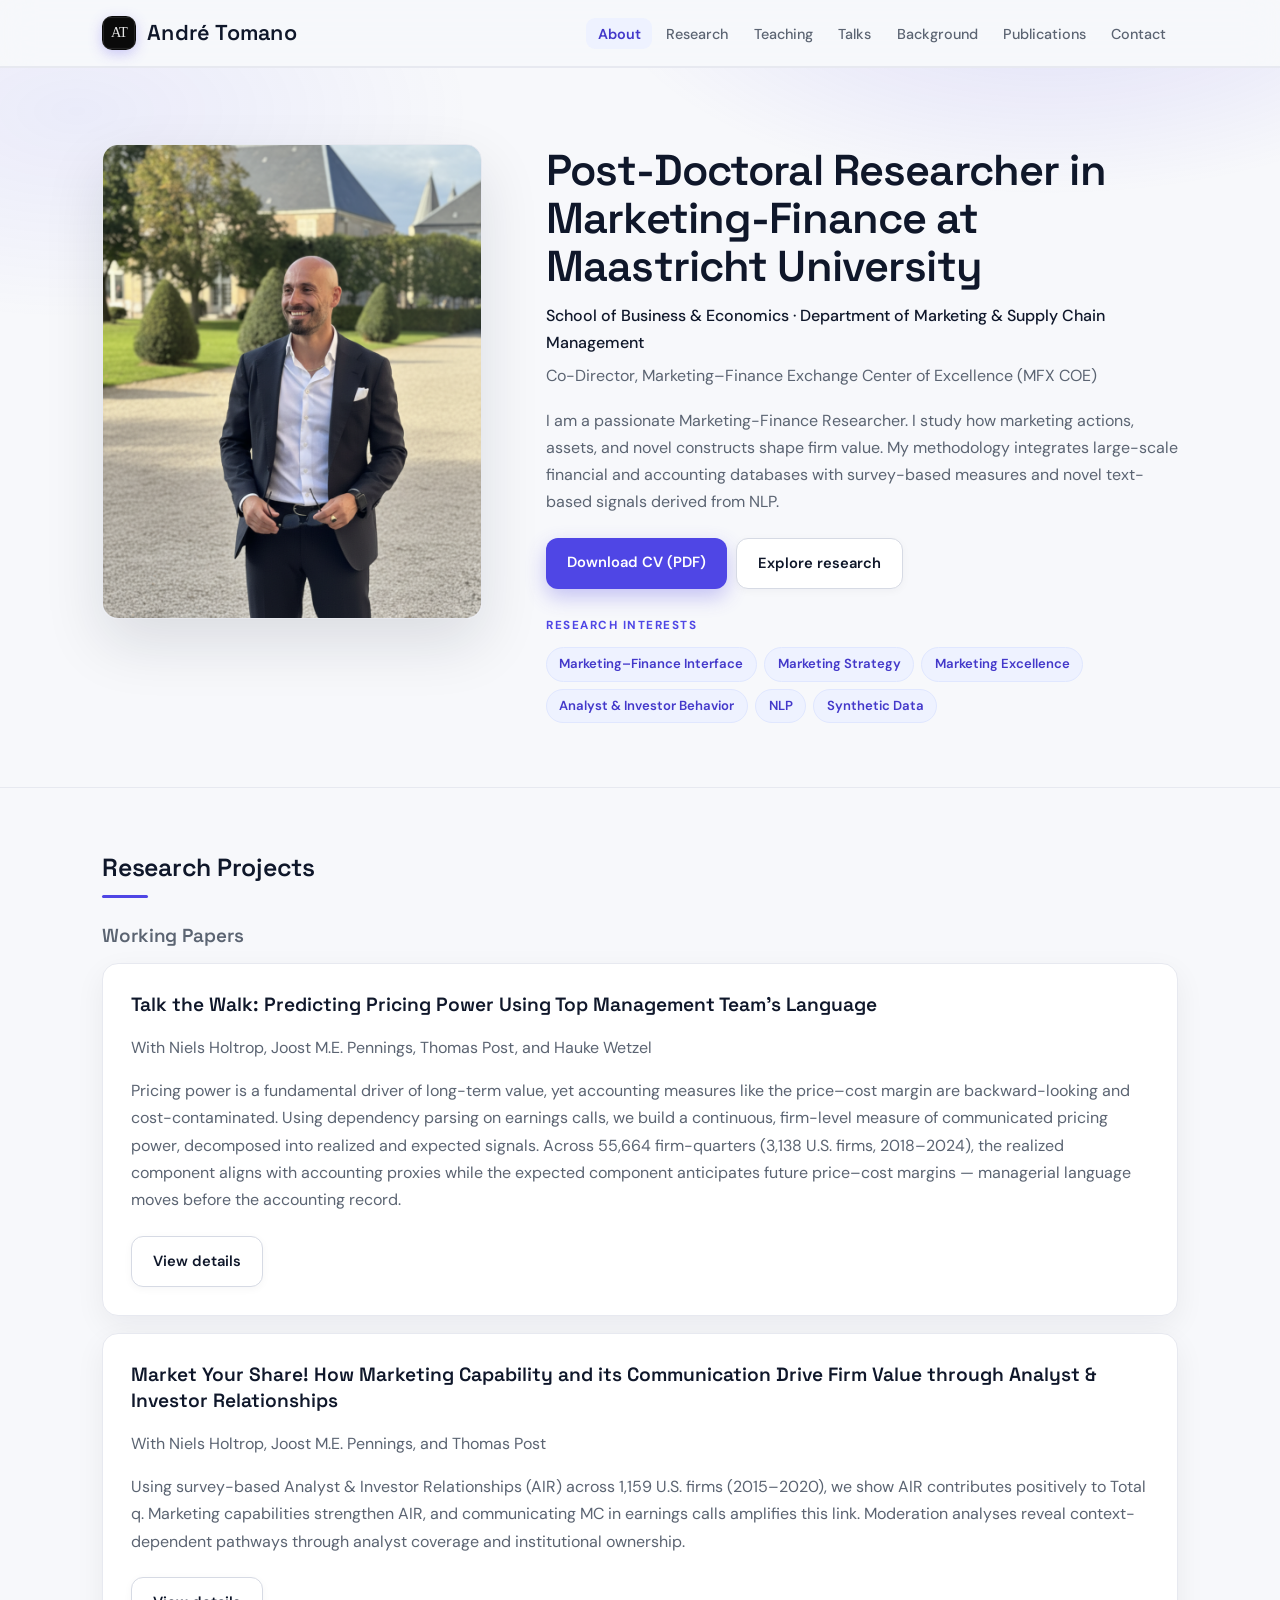
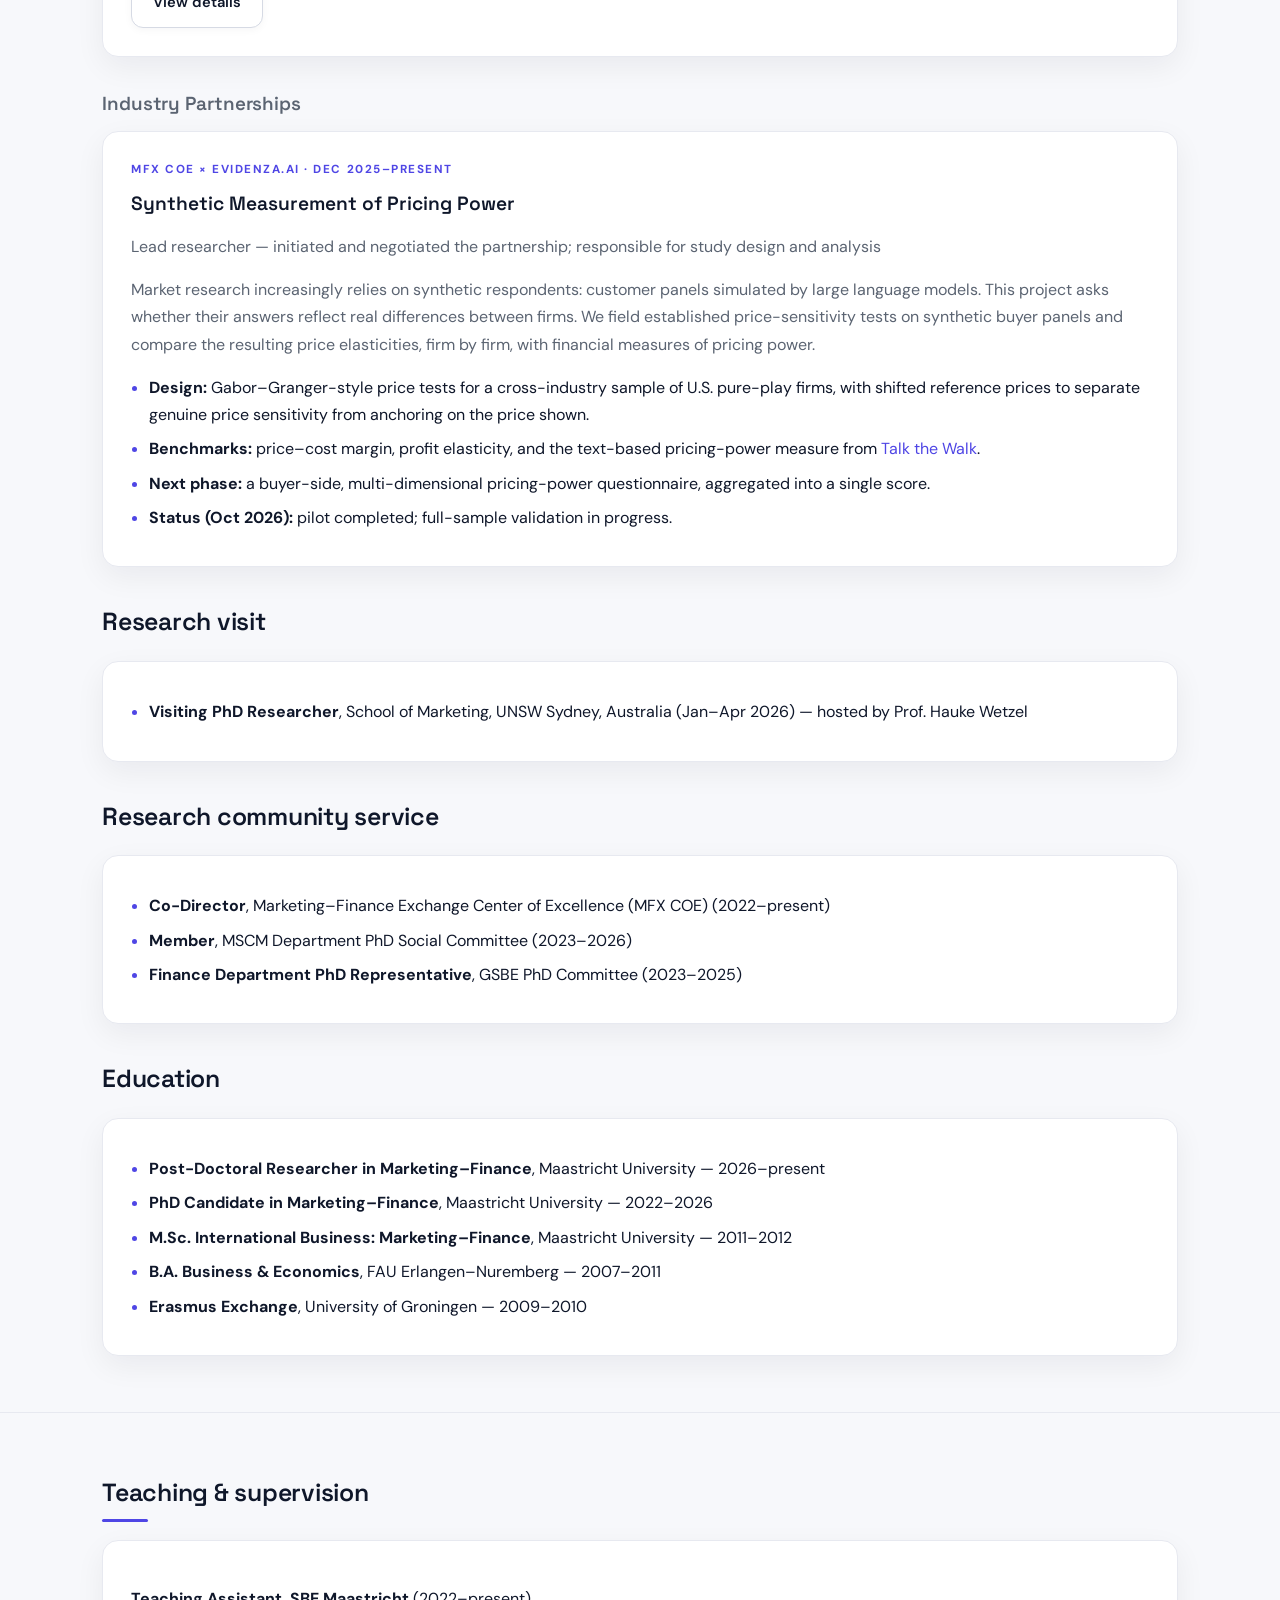
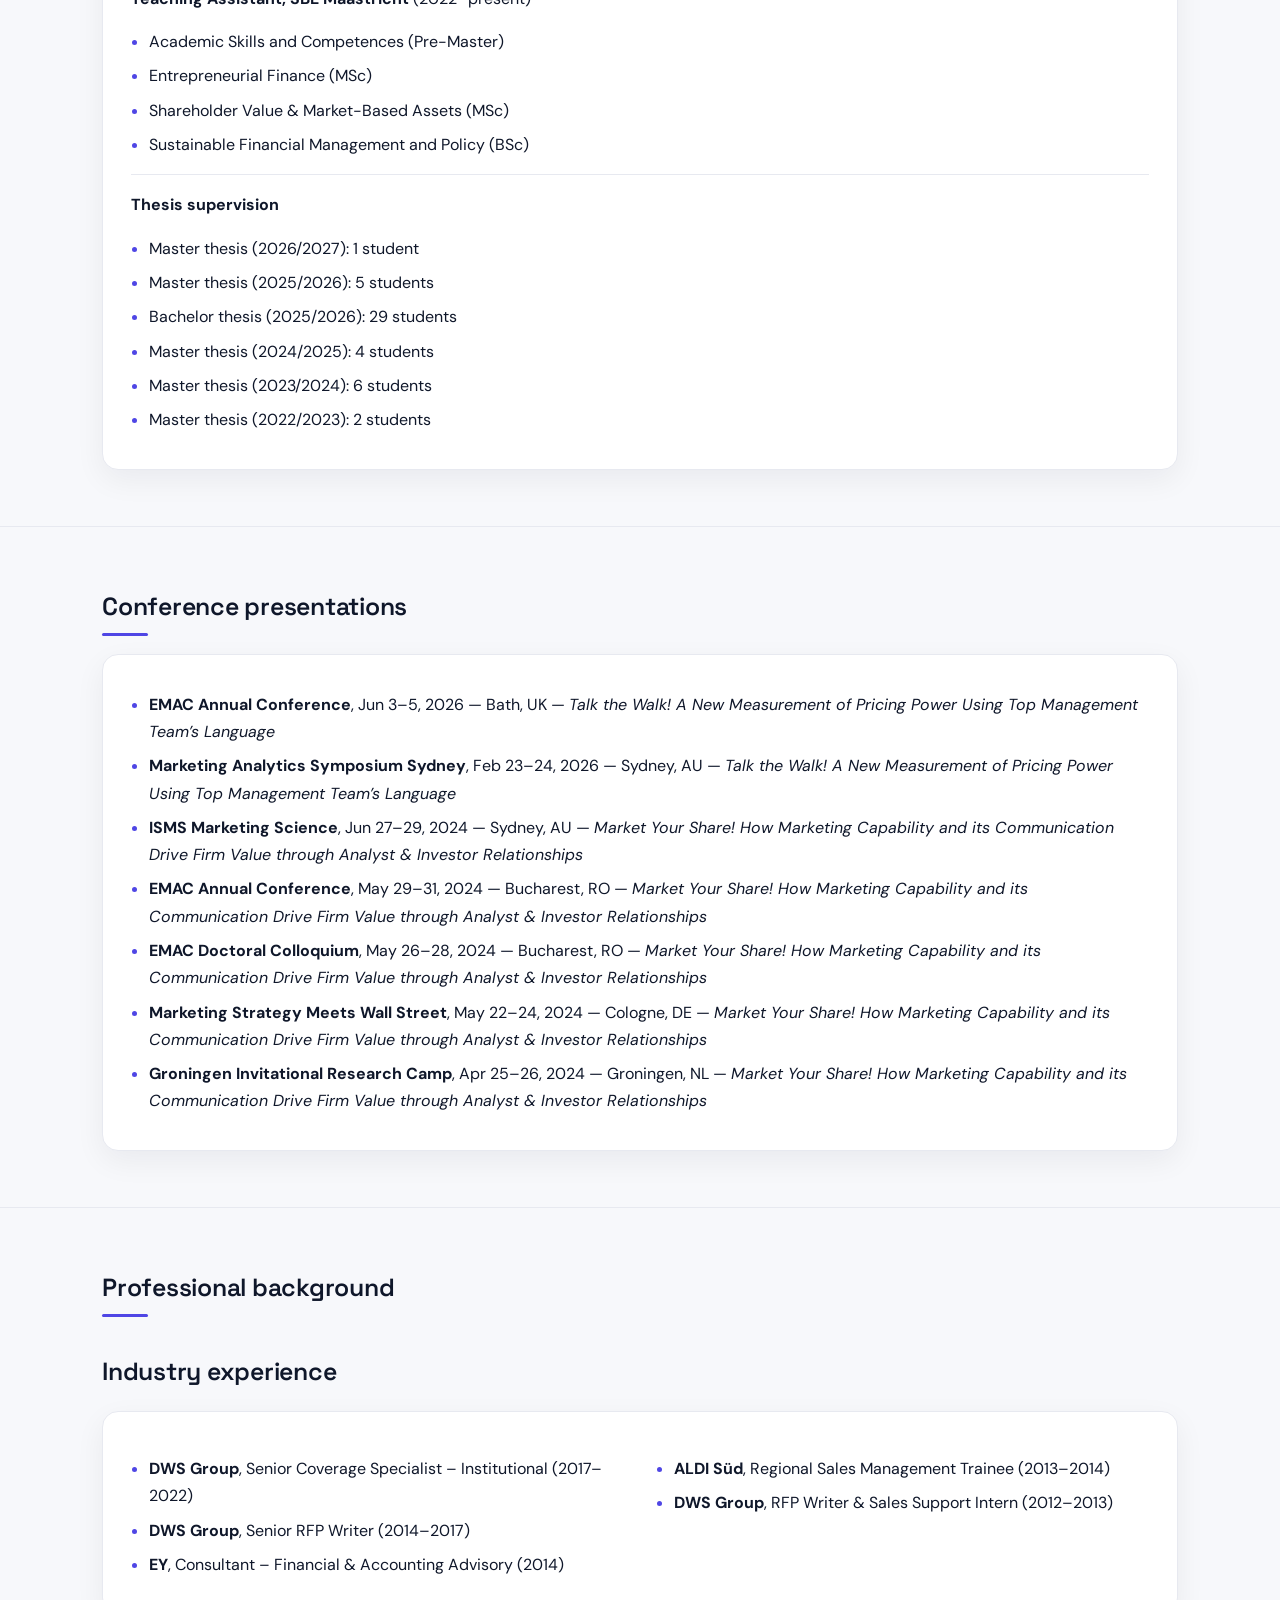
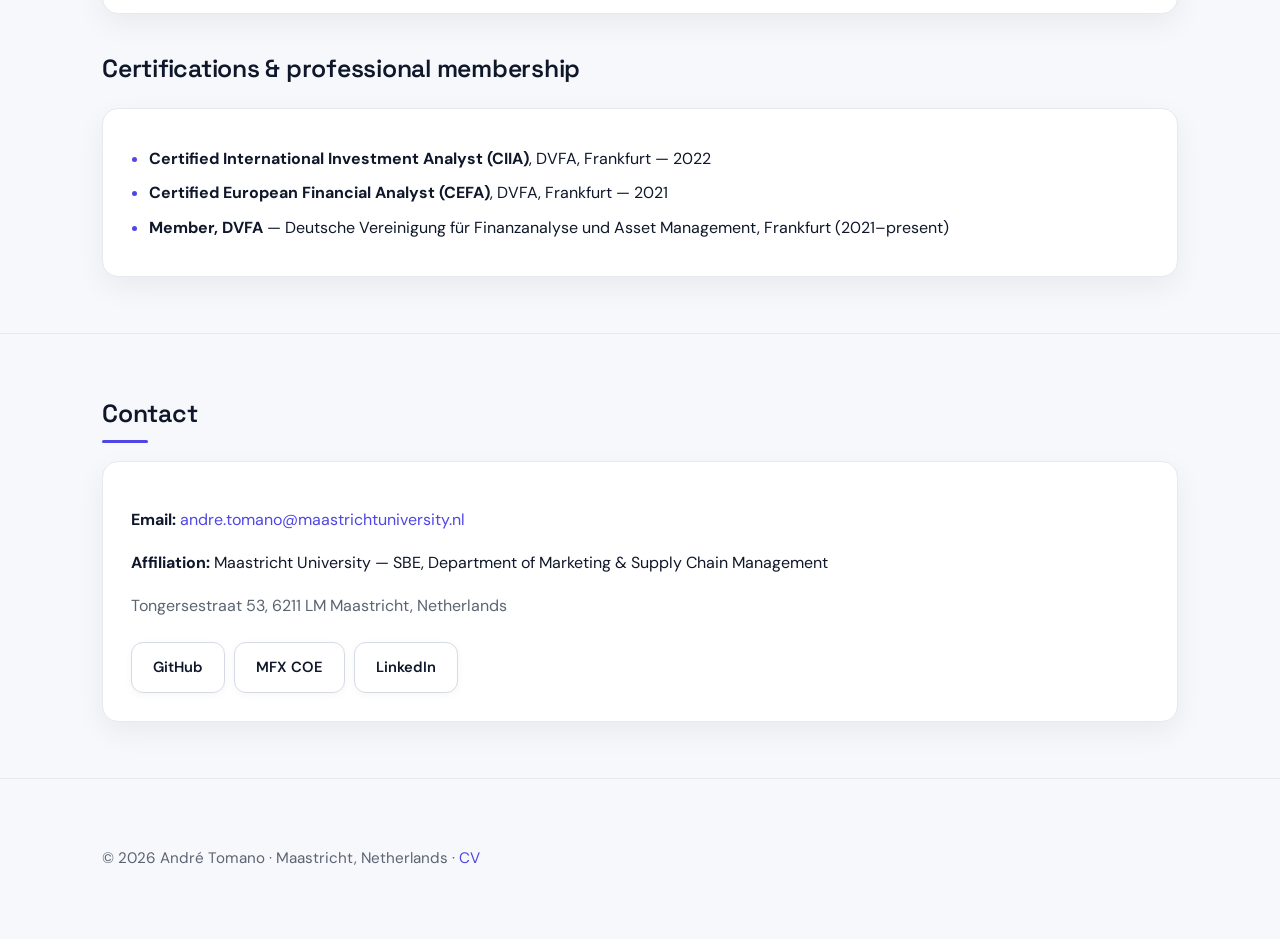
==== commit 82b93ec2: "Restructure research section: Research Projects > Working Papers / Industry Partnerships" ====
--- a/index.html
+++ b/index.html
@@ -104,7 +104,9 @@
 
     <section id="research">
       <div class="container">
-        <h3>Working papers</h3>
+        <h3>Research Projects</h3>
+
+        <h4 class="subhead">Working Papers</h4>
 
         <article class="card">
           <h4>Talk the Walk: Predicting Pricing Power Using Top Management Team’s Language</h4>
@@ -129,9 +131,9 @@
         </article>
 
         <div class="section-sub">
-          <h3>Current research project</h3>
+          <h4 class="subhead">Industry Partnerships</h4>
           <article class="card" id="synthetic-pricing">
-            <p class="kicker">Industry research partnership · MFX COE × Evidenza.AI · Dec 2025–present</p>
+            <p class="kicker">MFX COE × Evidenza.AI · Dec 2025–present</p>
             <h4>Synthetic Measurement of Pricing Power</h4>
             <p class="muted">Lead researcher — initiated and negotiated the partnership; responsible for study design and analysis</p>
             <p class="muted">
--- a/styles.css
+++ b/styles.css
@@ -167,6 +167,17 @@
   color:var(--fg);
 }
 
+/* sub-headings within a section (e.g. Working Papers / Industry Partnerships) */
+.subhead{
+  font-family:var(--font-display);
+  font-size:1.18rem;
+  font-weight:600;
+  color:var(--muted);
+  letter-spacing:-.005em;
+  margin:1.6rem 0 .9rem 0;
+}
+.section-sub > .subhead:first-child{margin-top:0}
+
 .tag{
   display:inline-block;padding:.32rem .78rem;
   border-radius:999px;
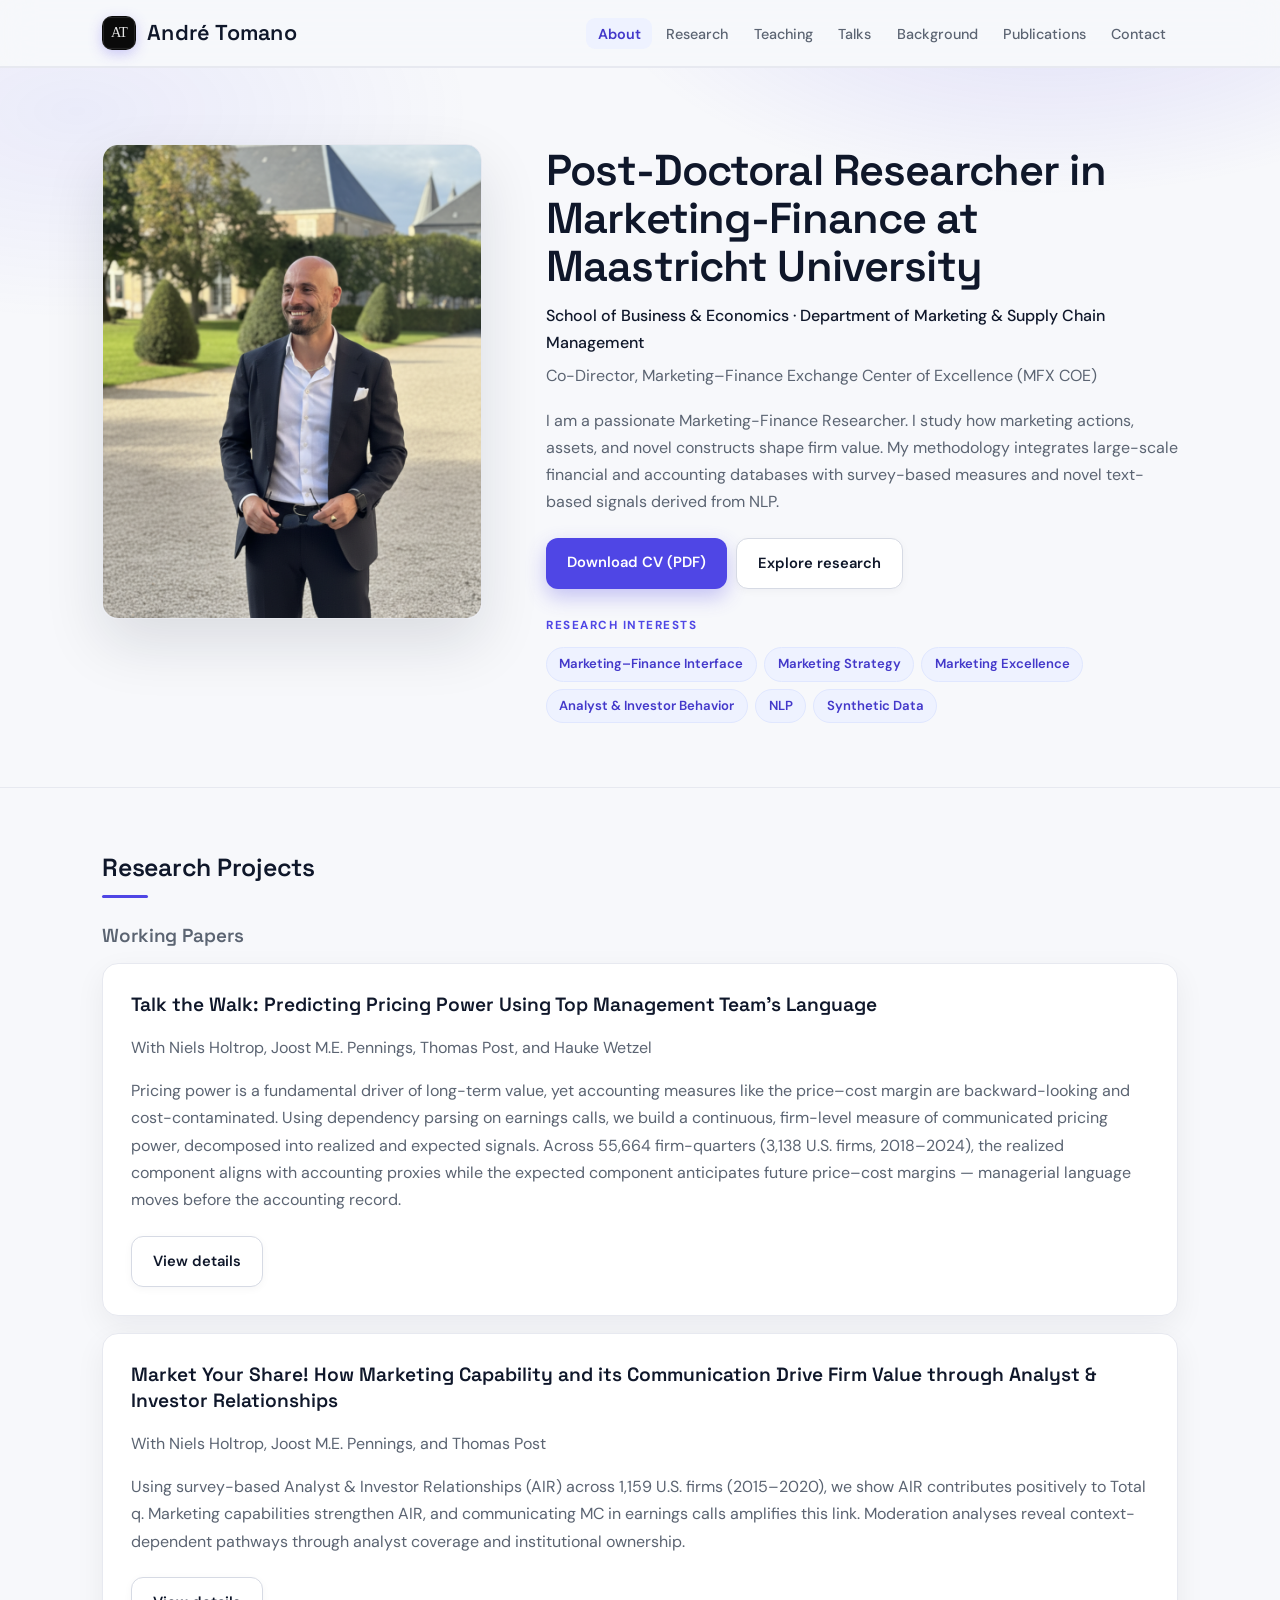
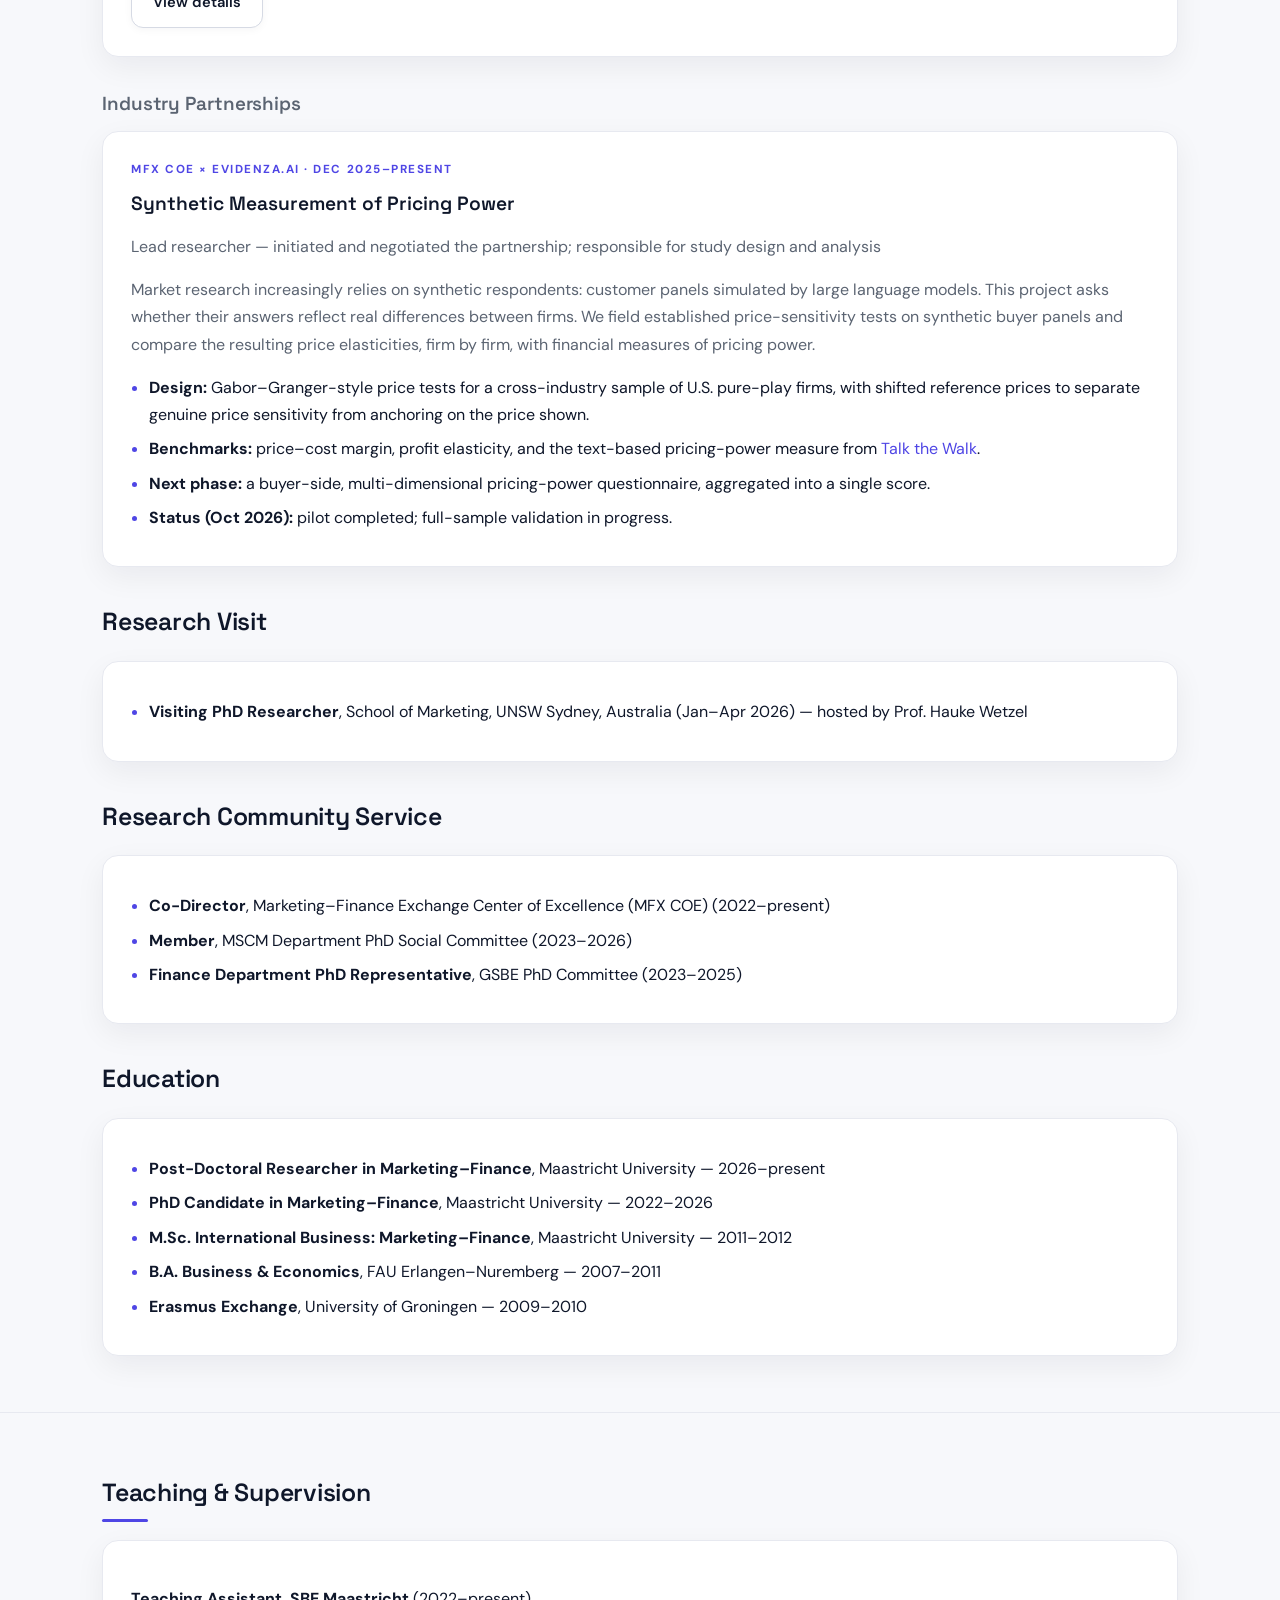
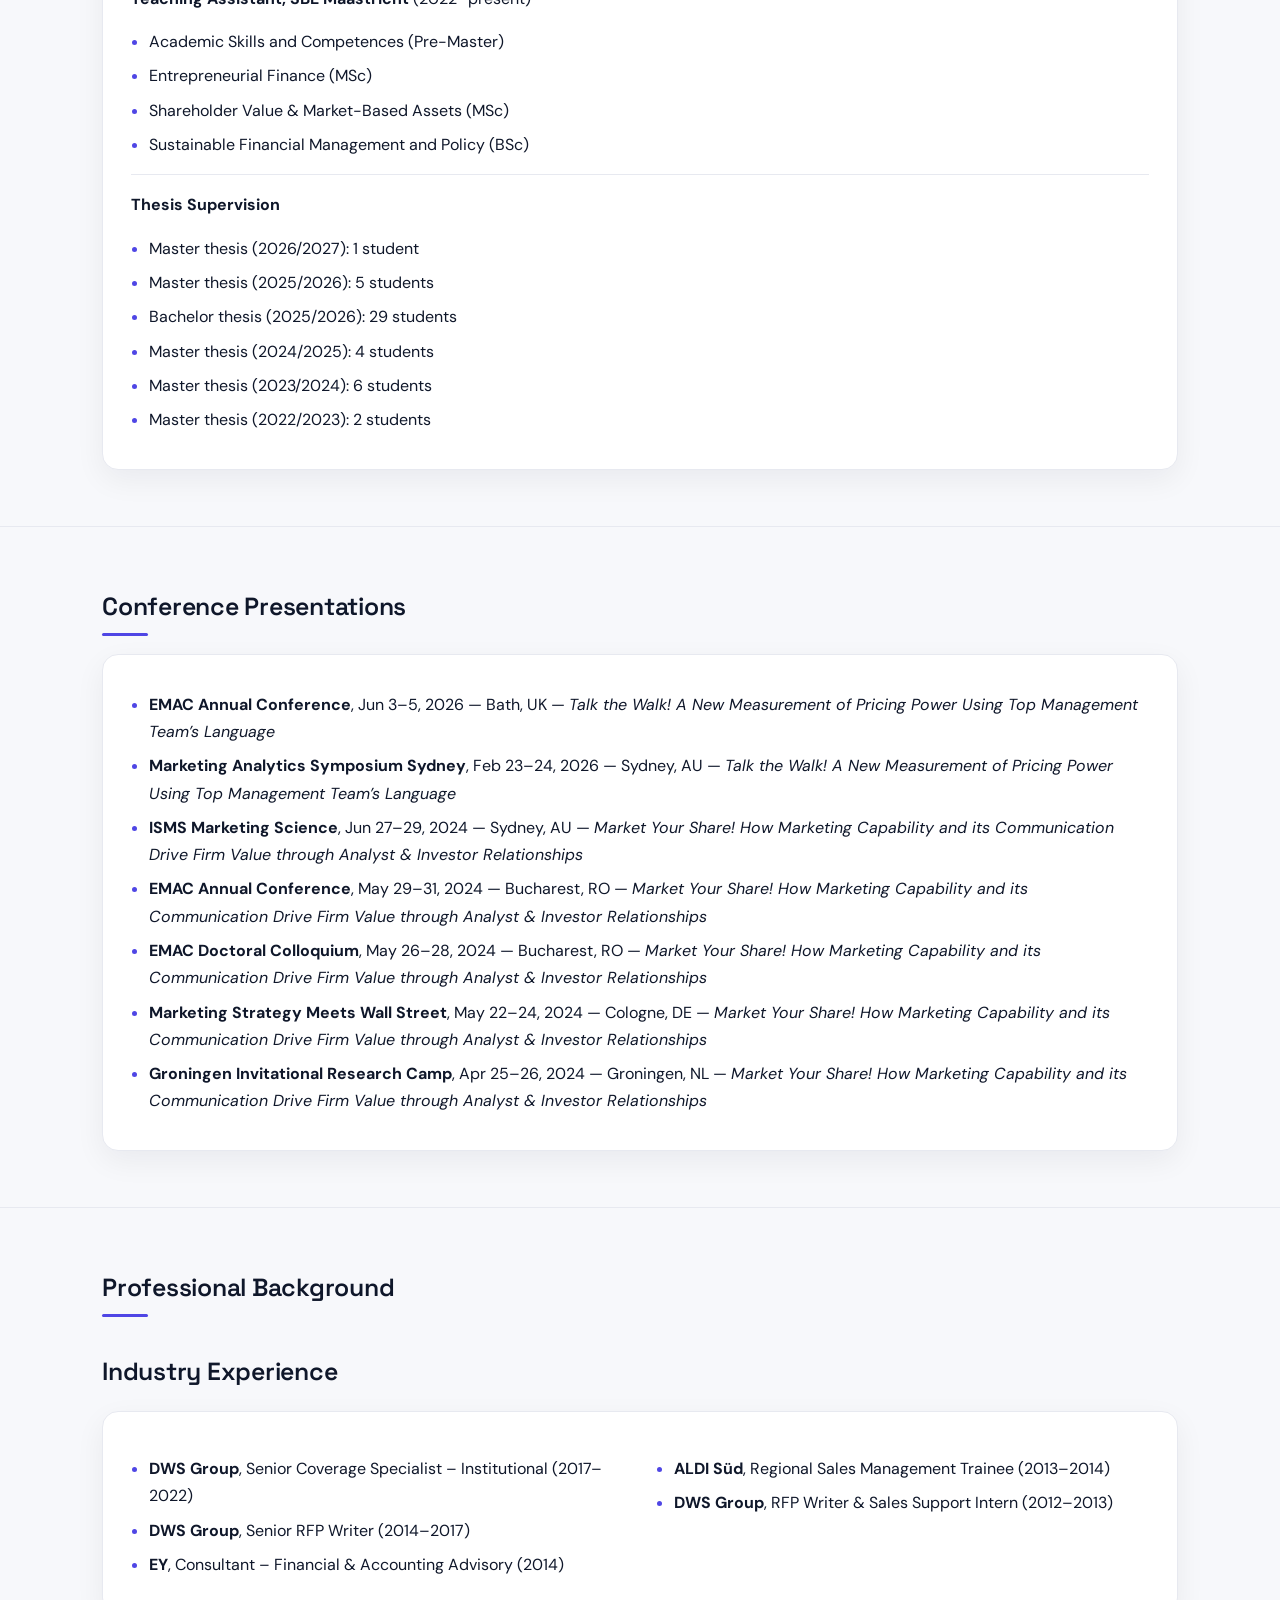
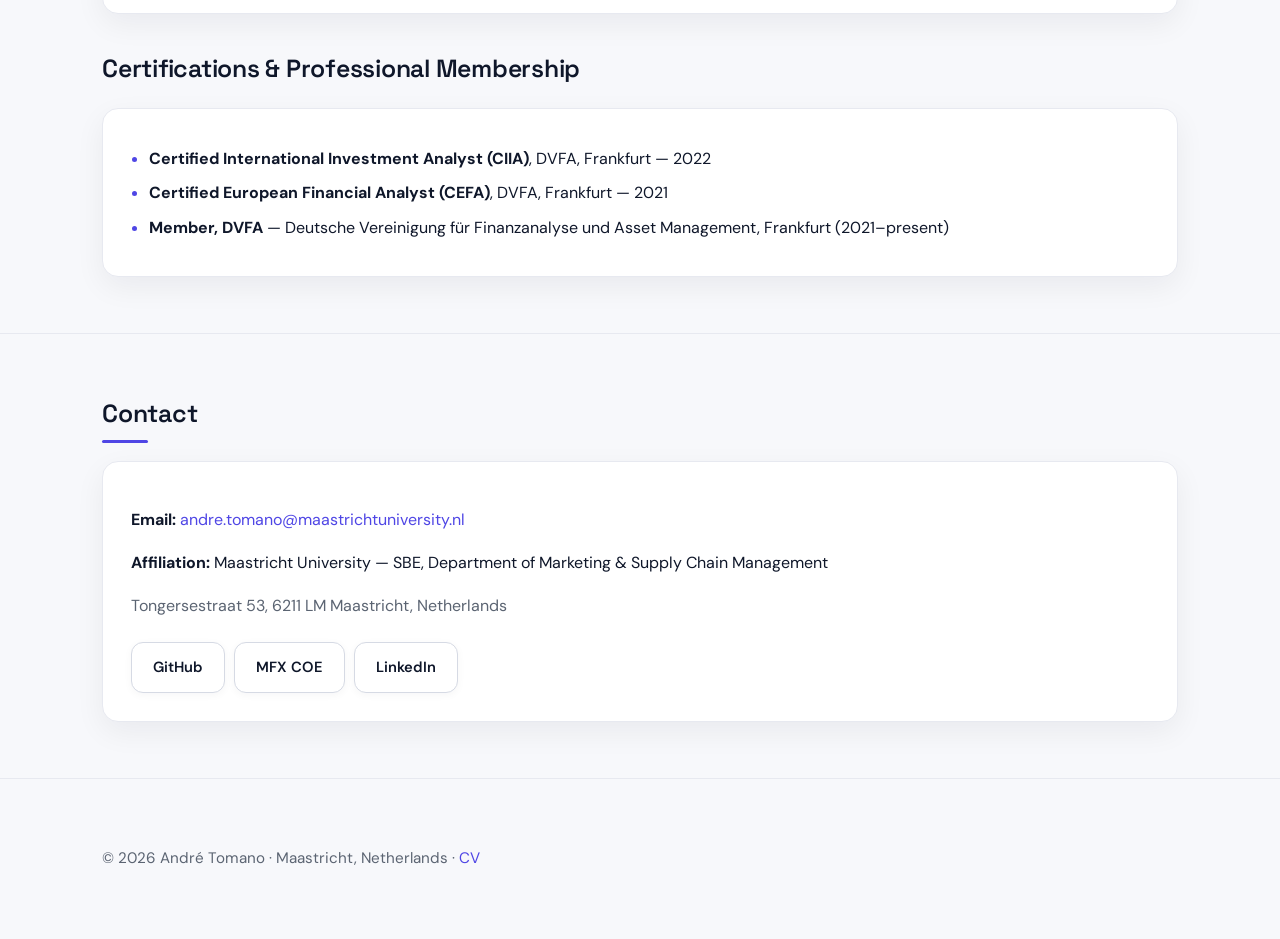
==== commit 42ec2f2a: "Title-case all headings" ====
--- a/index.html
+++ b/index.html
@@ -88,7 +88,7 @@
             <a class="btn secondary" href="#research">Explore research</a>
           </div>
           <div class="hero-interests">
-            <p class="kicker">Research interests</p>
+            <p class="kicker">Research Interests</p>
             <div class="chip-wrap">
               <span class="tag">Marketing–Finance Interface</span>
               <span class="tag">Marketing Strategy</span>
@@ -149,7 +149,7 @@
         </div>
 
         <div class="section-sub">
-          <h3>Research visit</h3>
+          <h3>Research Visit</h3>
           <div class="card">
             <ul class="list">
               <li><strong>Visiting PhD Researcher</strong>, School of Marketing, UNSW Sydney, Australia (Jan–Apr 2026) — hosted by Prof. Hauke Wetzel</li>
@@ -158,7 +158,7 @@
         </div>
 
         <div class="section-sub">
-          <h3>Research community service</h3>
+          <h3>Research Community Service</h3>
           <div class="card">
             <ul class="list">
               <li><strong>Co-Director</strong>, Marketing–Finance Exchange Center of Excellence (MFX COE) (2022–present)</li>
@@ -185,7 +185,7 @@
 
     <section id="teaching">
       <div class="container">
-        <h3>Teaching &amp; supervision</h3>
+        <h3>Teaching &amp; Supervision</h3>
         <div class="card">
           <p><strong>Teaching Assistant, SBE Maastricht</strong> (2022–present)</p>
           <ul class="list">
@@ -195,7 +195,7 @@
             <li>Sustainable Financial Management and Policy (BSc)</li>
           </ul>
           <hr style="border:none;border-top:1px solid var(--border);margin:1rem 0">
-          <p><strong>Thesis supervision</strong></p>
+          <p><strong>Thesis Supervision</strong></p>
           <ul class="list">
             <li>Master thesis (2026/2027): 1 student</li>
             <li>Master thesis (2025/2026): 5 students</li>
@@ -210,7 +210,7 @@
 
     <section id="talks">
       <div class="container">
-        <h3>Conference presentations</h3>
+        <h3>Conference Presentations</h3>
         <div class="card">
           <ul class="list">
             <li><strong>EMAC Annual Conference</strong>, Jun 3–5, 2026 — Bath, UK — <em>Talk the Walk! A New Measurement of Pricing Power Using Top Management Team’s Language</em></li>
@@ -227,10 +227,10 @@
 
     <section id="background">
       <div class="container">
-        <h3>Professional background</h3>
-
-        <div class="section-sub">
-          <h3>Industry experience</h3>
+        <h3>Professional Background</h3>
+
+        <div class="section-sub">
+          <h3>Industry Experience</h3>
           <div class="card two-col">
             <ul class="list">
               <li><strong>DWS Group</strong>, Senior Coverage Specialist – Institutional (2017–2022)</li>
@@ -245,7 +245,7 @@
         </div>
 
         <div class="section-sub">
-          <h3>Certifications &amp; professional membership</h3>
+          <h3>Certifications &amp; Professional Membership</h3>
           <div class="card">
             <ul class="list">
               <li><strong>Certified International Investment Analyst (CIIA)</strong>, DVFA, Frankfurt — 2022</li>
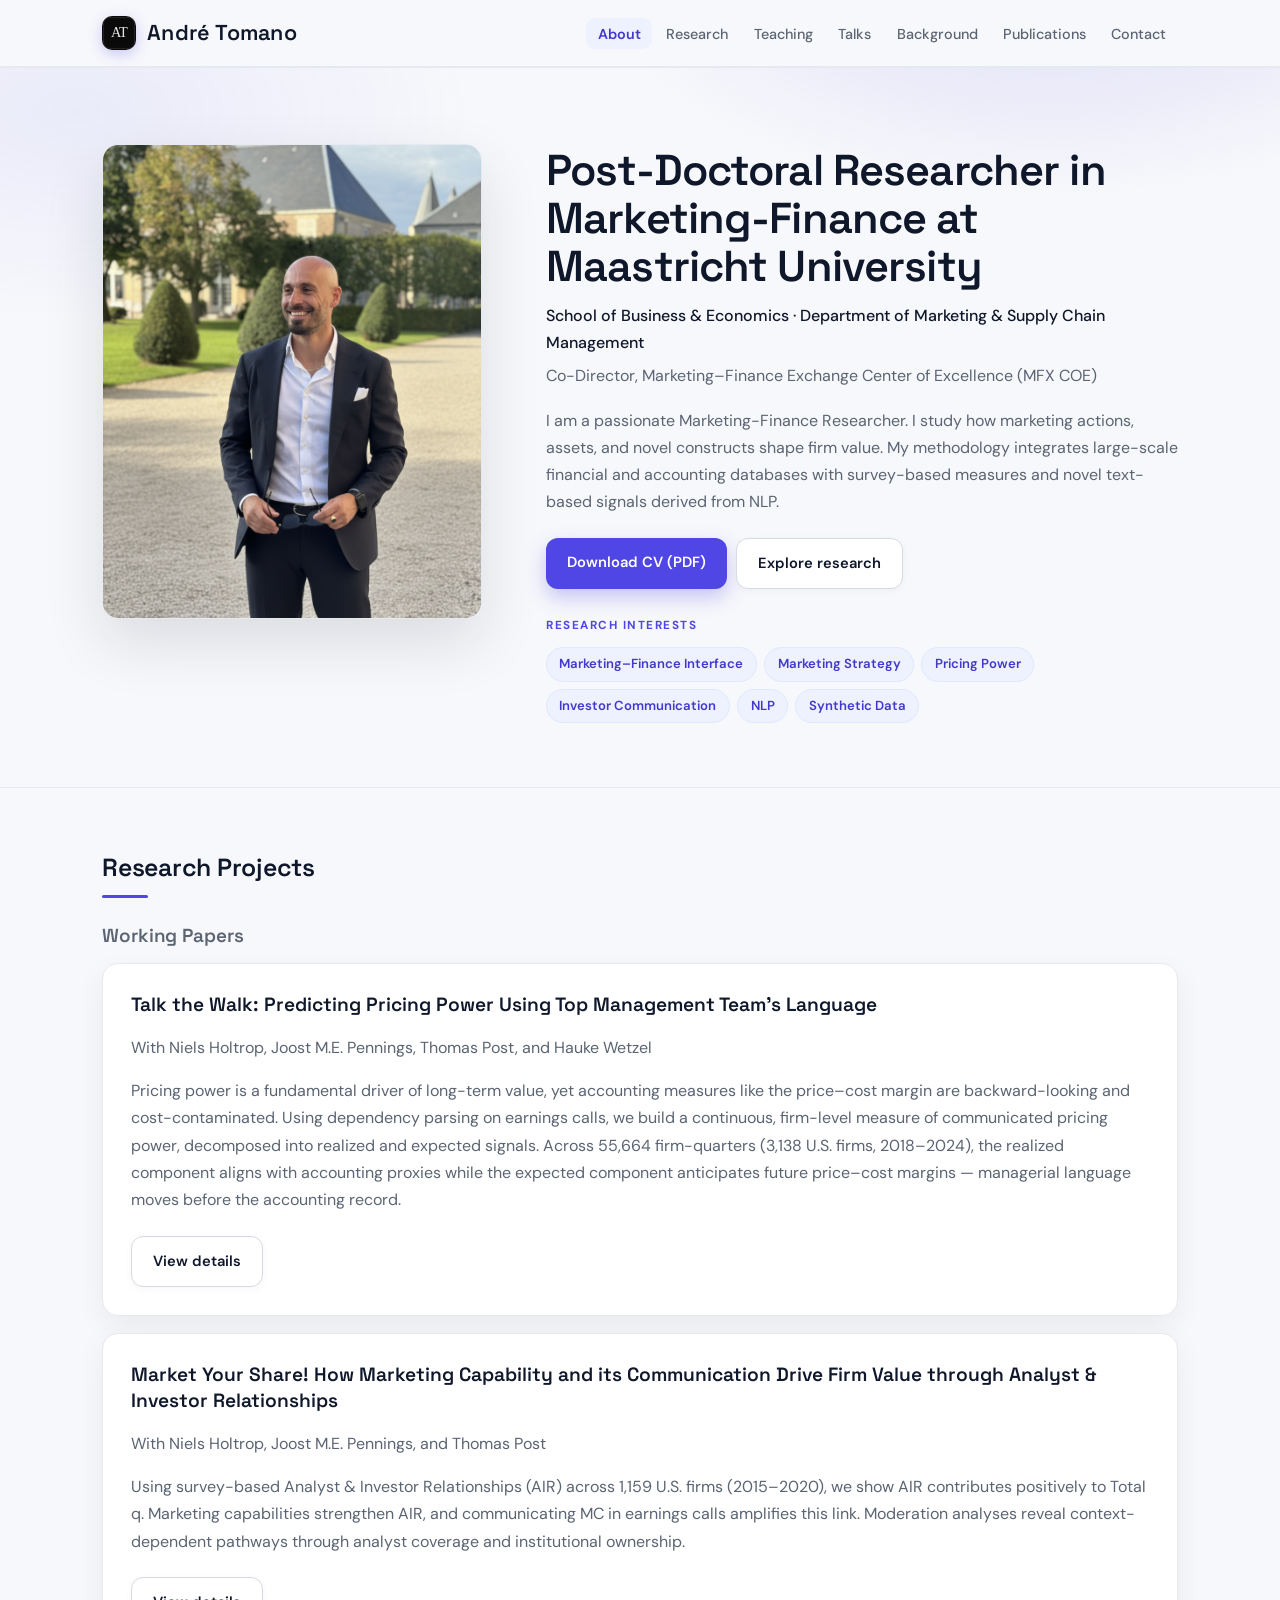
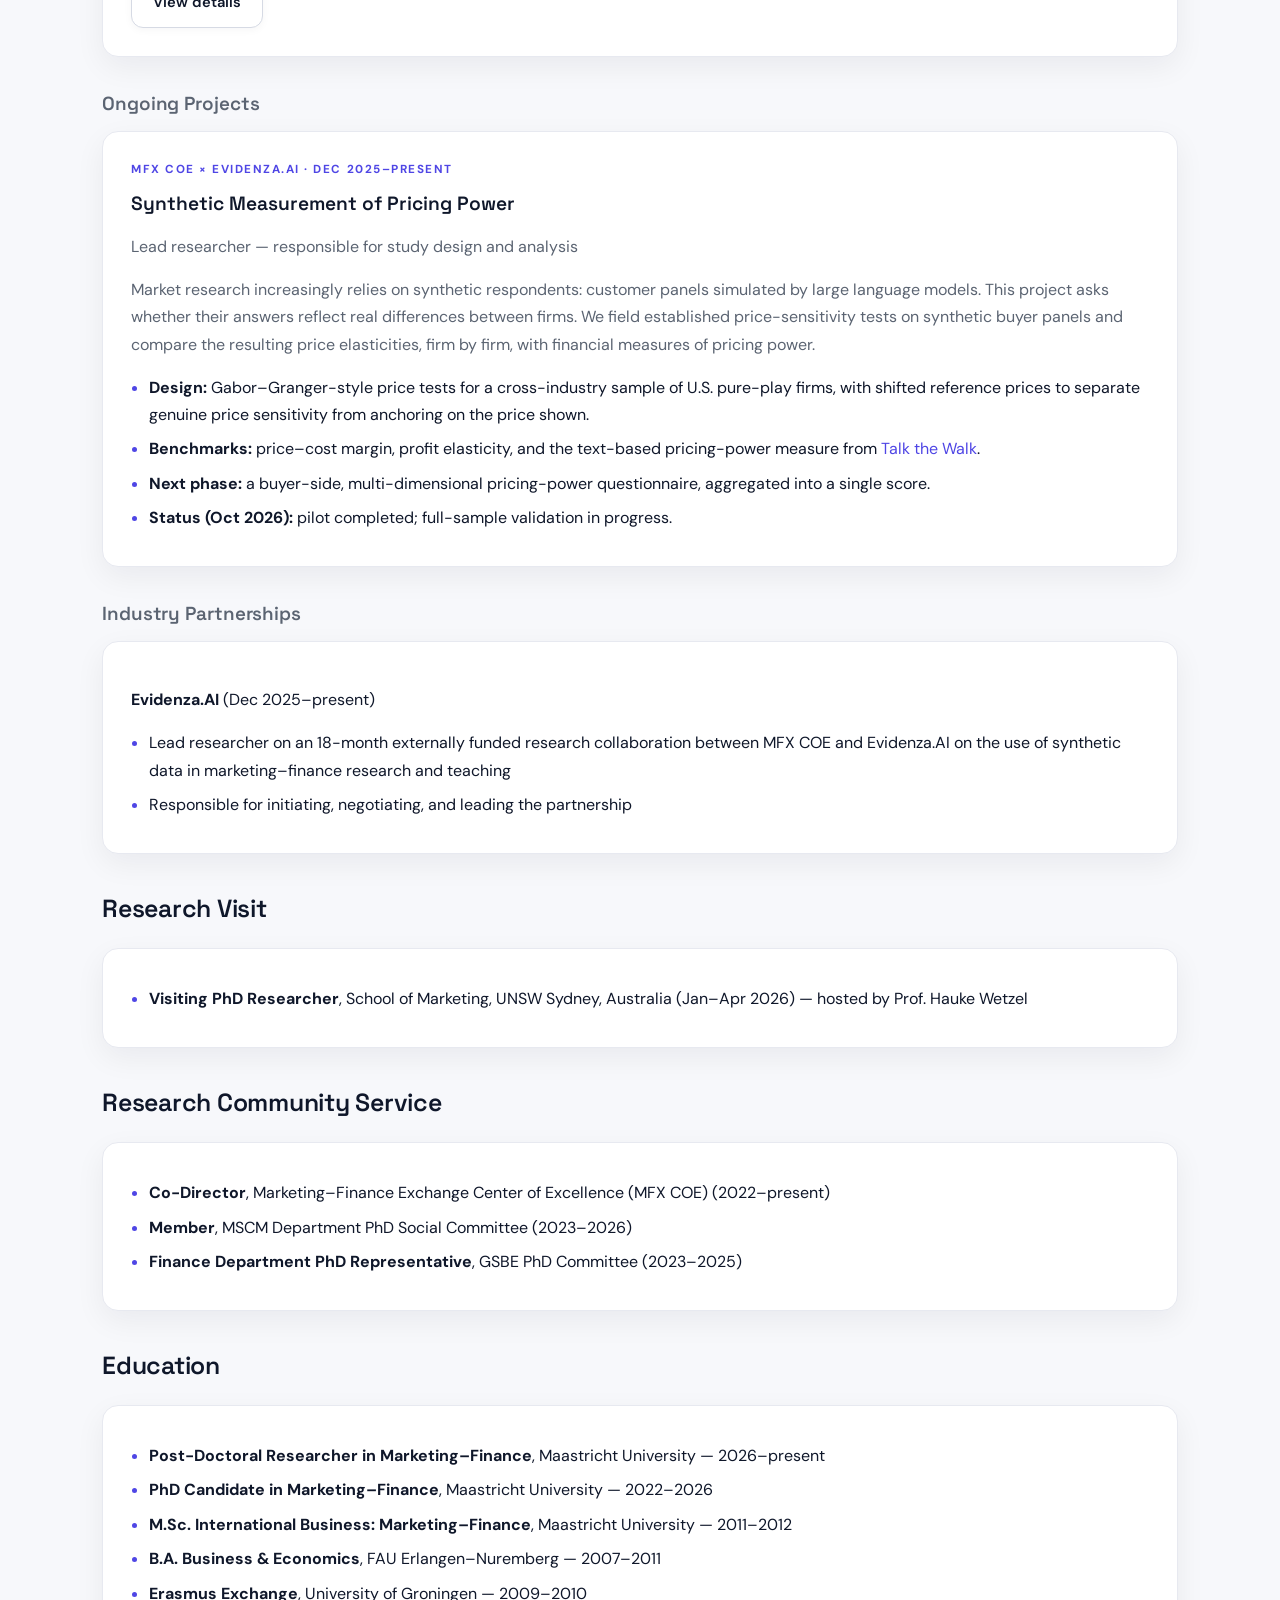
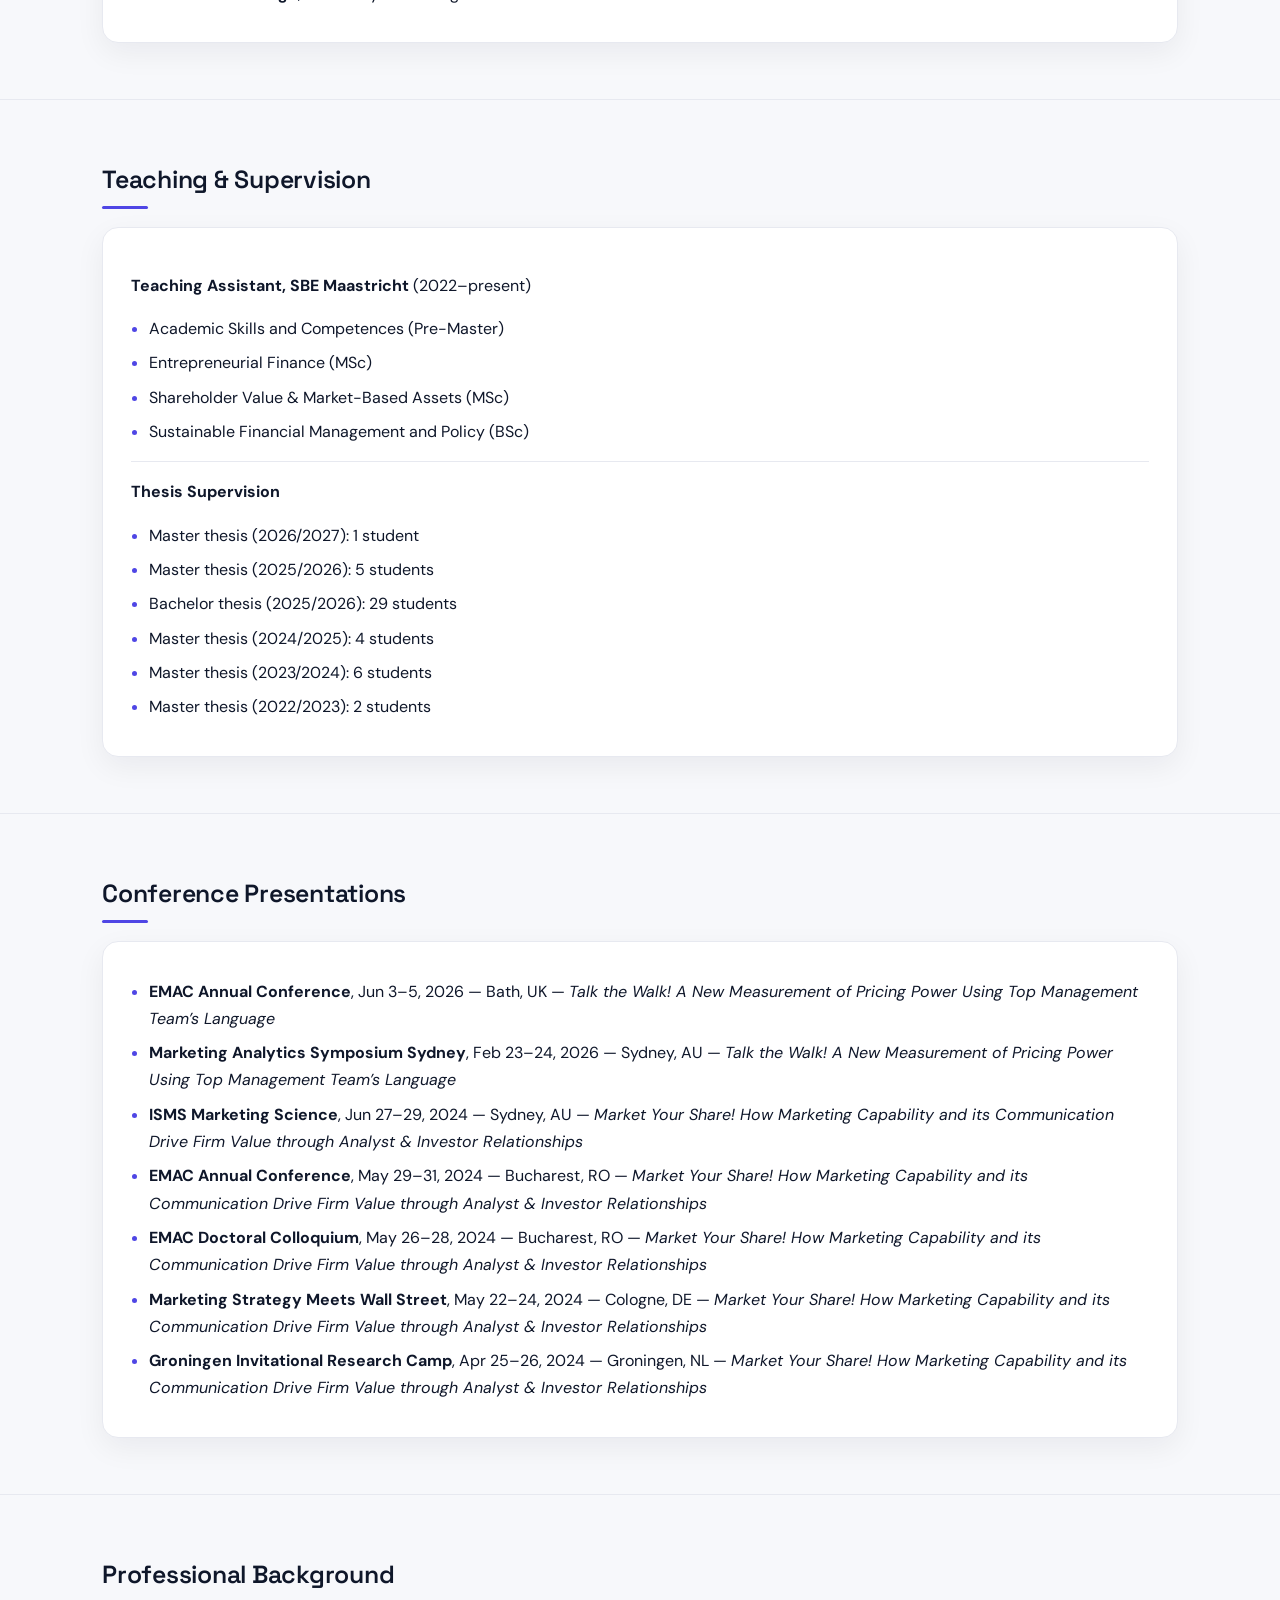
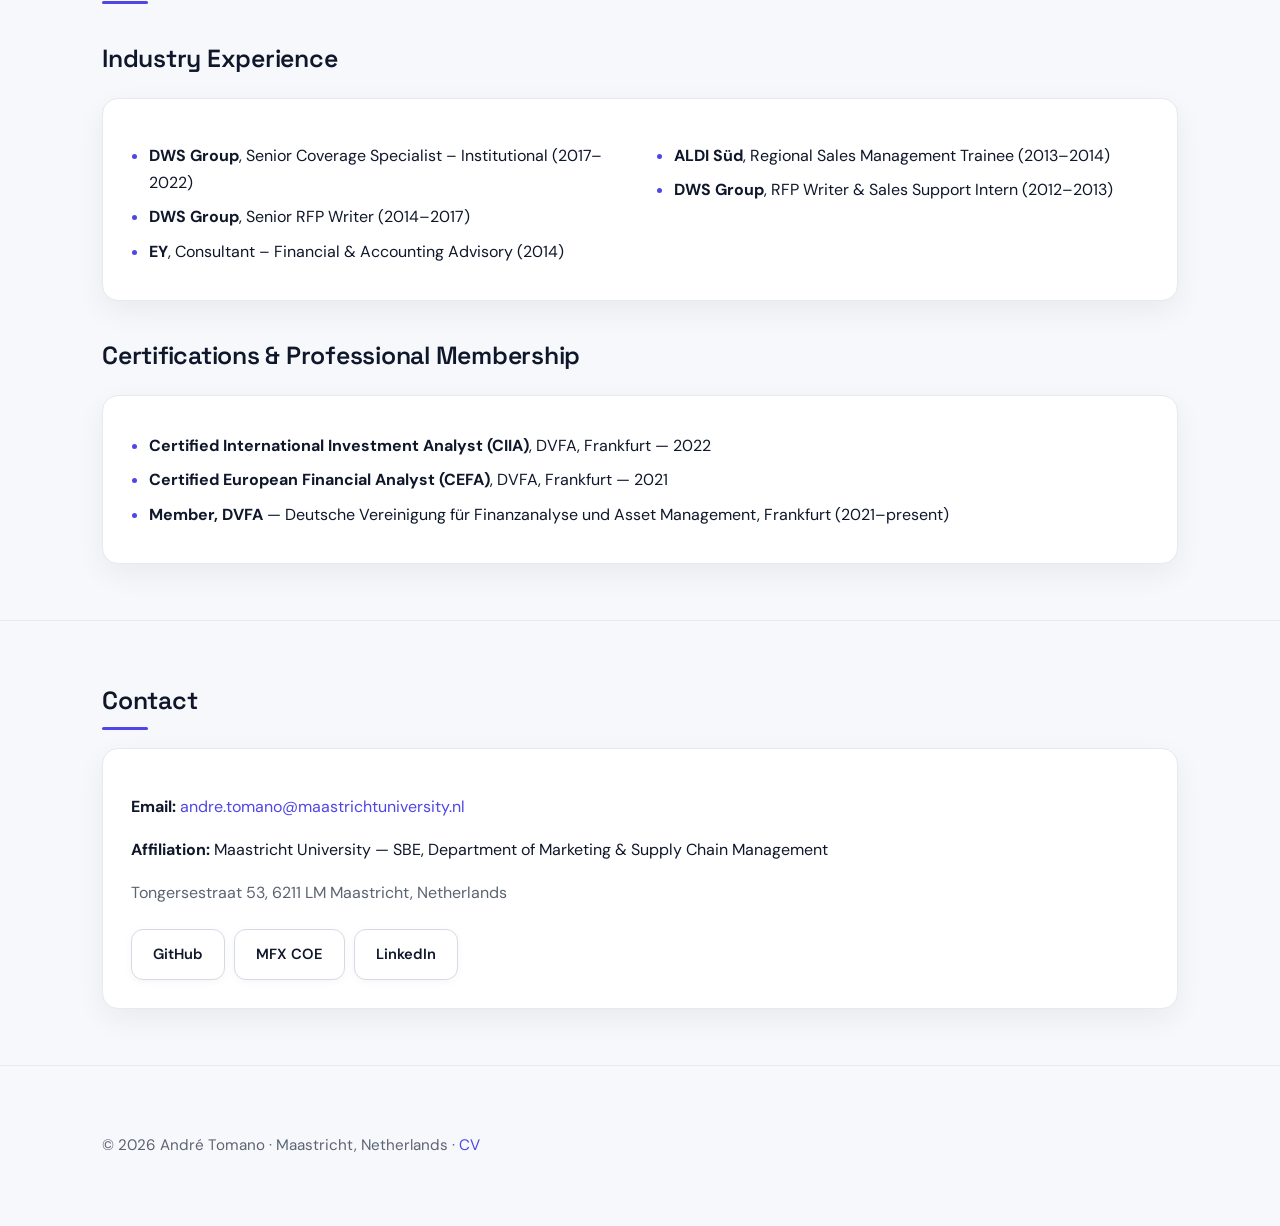
==== commit 3e3ab8cd: "Research Projects restructure, new research interests, CV 2026-10" ====
--- a/index.html
+++ b/index.html
@@ -84,7 +84,7 @@
           <p class="hero-role">Co-Director, Marketing–Finance Exchange Center of Excellence (MFX COE)</p>
           <p class="hero-bio">I am a passionate Marketing-Finance Researcher. I study how marketing actions, assets, and novel constructs shape firm value. My methodology integrates large-scale financial and accounting databases with survey-based measures and novel text-based signals derived from NLP.</p>
           <div class="btn-row">
-            <a class="btn" href="/assets/Andre-Tomano-CV-2026-09.pdf" target="_blank" rel="noopener">Download CV (PDF)</a>
+            <a class="btn" href="/assets/Andre-Tomano-CV-2026-10.pdf" target="_blank" rel="noopener">Download CV (PDF)</a>
             <a class="btn secondary" href="#research">Explore research</a>
           </div>
           <div class="hero-interests">
@@ -92,8 +92,8 @@
             <div class="chip-wrap">
               <span class="tag">Marketing–Finance Interface</span>
               <span class="tag">Marketing Strategy</span>
-              <span class="tag">Marketing Excellence</span>
-              <span class="tag">Analyst &amp; Investor Behavior</span>
+              <span class="tag">Pricing Power</span>
+              <span class="tag">Investor Communication</span>
               <span class="tag">NLP</span>
               <span class="tag">Synthetic Data</span>
             </div>
@@ -131,11 +131,11 @@
         </article>
 
         <div class="section-sub">
-          <h4 class="subhead">Industry Partnerships</h4>
+          <h4 class="subhead">Ongoing Projects</h4>
           <article class="card" id="synthetic-pricing">
             <p class="kicker">MFX COE × Evidenza.AI · Dec 2025–present</p>
             <h4>Synthetic Measurement of Pricing Power</h4>
-            <p class="muted">Lead researcher — initiated and negotiated the partnership; responsible for study design and analysis</p>
+            <p class="muted">Lead researcher — responsible for study design and analysis</p>
             <p class="muted">
               Market research increasingly relies on synthetic respondents: customer panels simulated by large language models. This project asks whether their answers reflect real differences between firms. We field established price-sensitivity tests on synthetic buyer panels and compare the resulting price elasticities, firm by firm, with financial measures of pricing power.
             </p>
@@ -146,6 +146,17 @@
               <li><strong>Status (Oct 2026):</strong> pilot completed; full-sample validation in progress.</li>
             </ul>
           </article>
+        </div>
+
+        <div class="section-sub">
+          <h4 class="subhead">Industry Partnerships</h4>
+          <div class="card">
+            <p><strong>Evidenza.AI</strong> (Dec 2025–present)</p>
+            <ul class="list">
+              <li>Lead researcher on an 18-month externally funded research collaboration between MFX COE and Evidenza.AI on the use of synthetic data in marketing–finance research and teaching</li>
+              <li>Responsible for initiating, negotiating, and leading the partnership</li>
+            </ul>
+          </div>
         </div>
 
         <div class="section-sub">
@@ -276,7 +287,7 @@
 
   <footer>
     <div class="container">
-      <p>© 2026 André Tomano · Maastricht, Netherlands · <a href="/assets/Andre-Tomano-CV-2026-09.pdf" target="_blank" rel="noopener">CV</a></p>
+      <p>© 2026 André Tomano · Maastricht, Netherlands · <a href="/assets/Andre-Tomano-CV-2026-10.pdf" target="_blank" rel="noopener">CV</a></p>
     </div>
   </footer>
 
